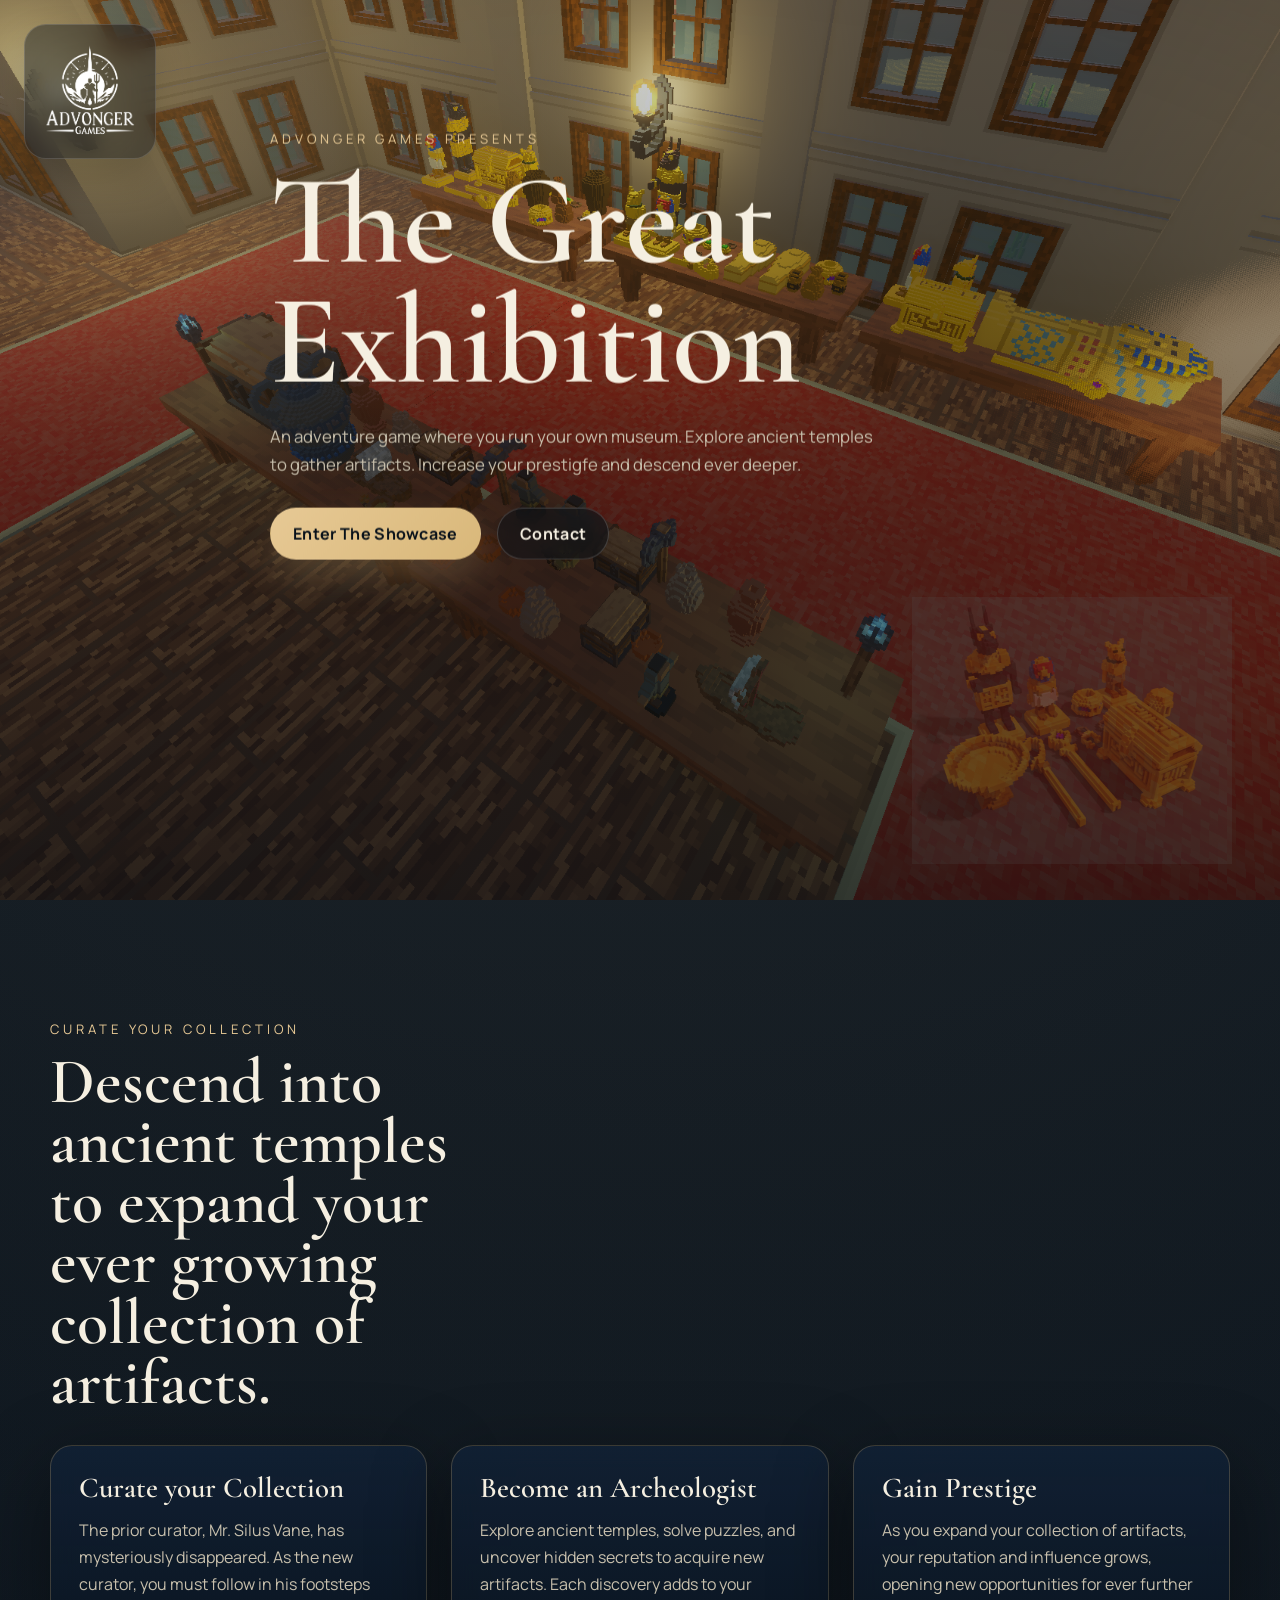
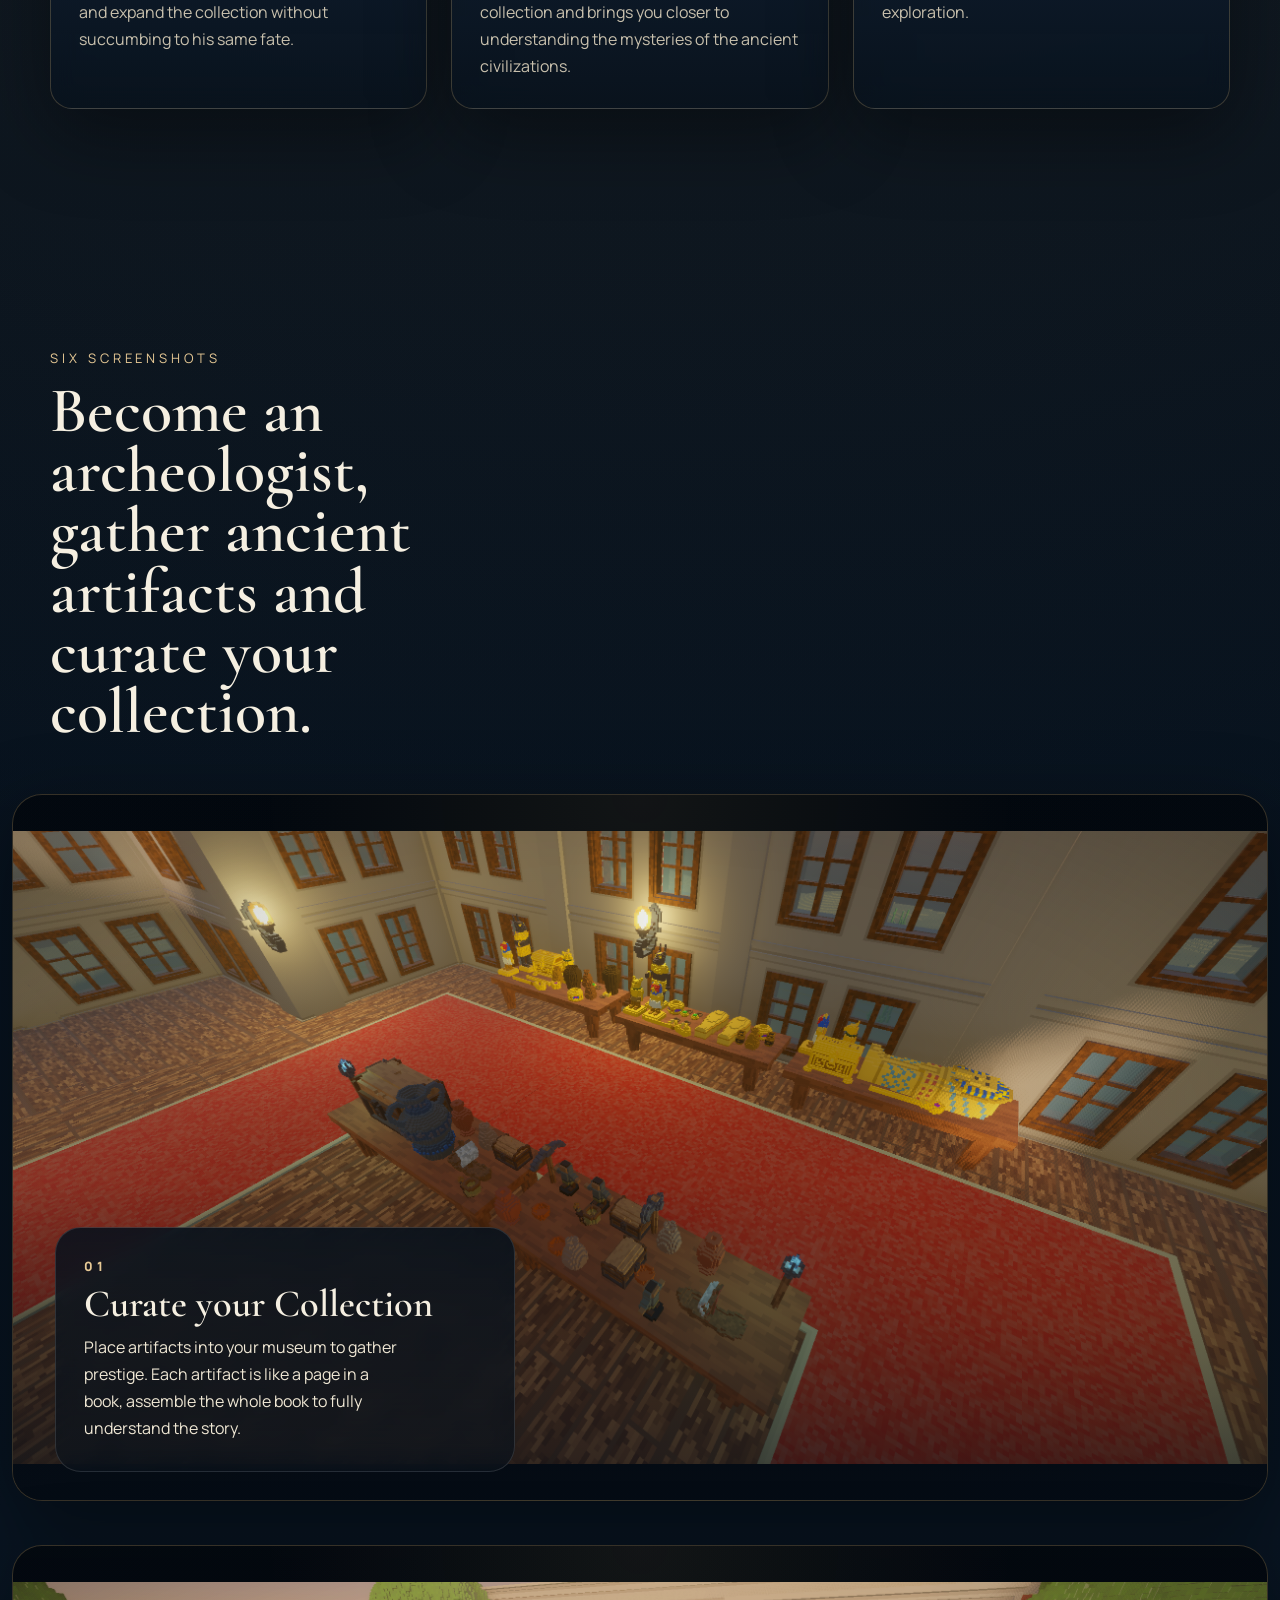
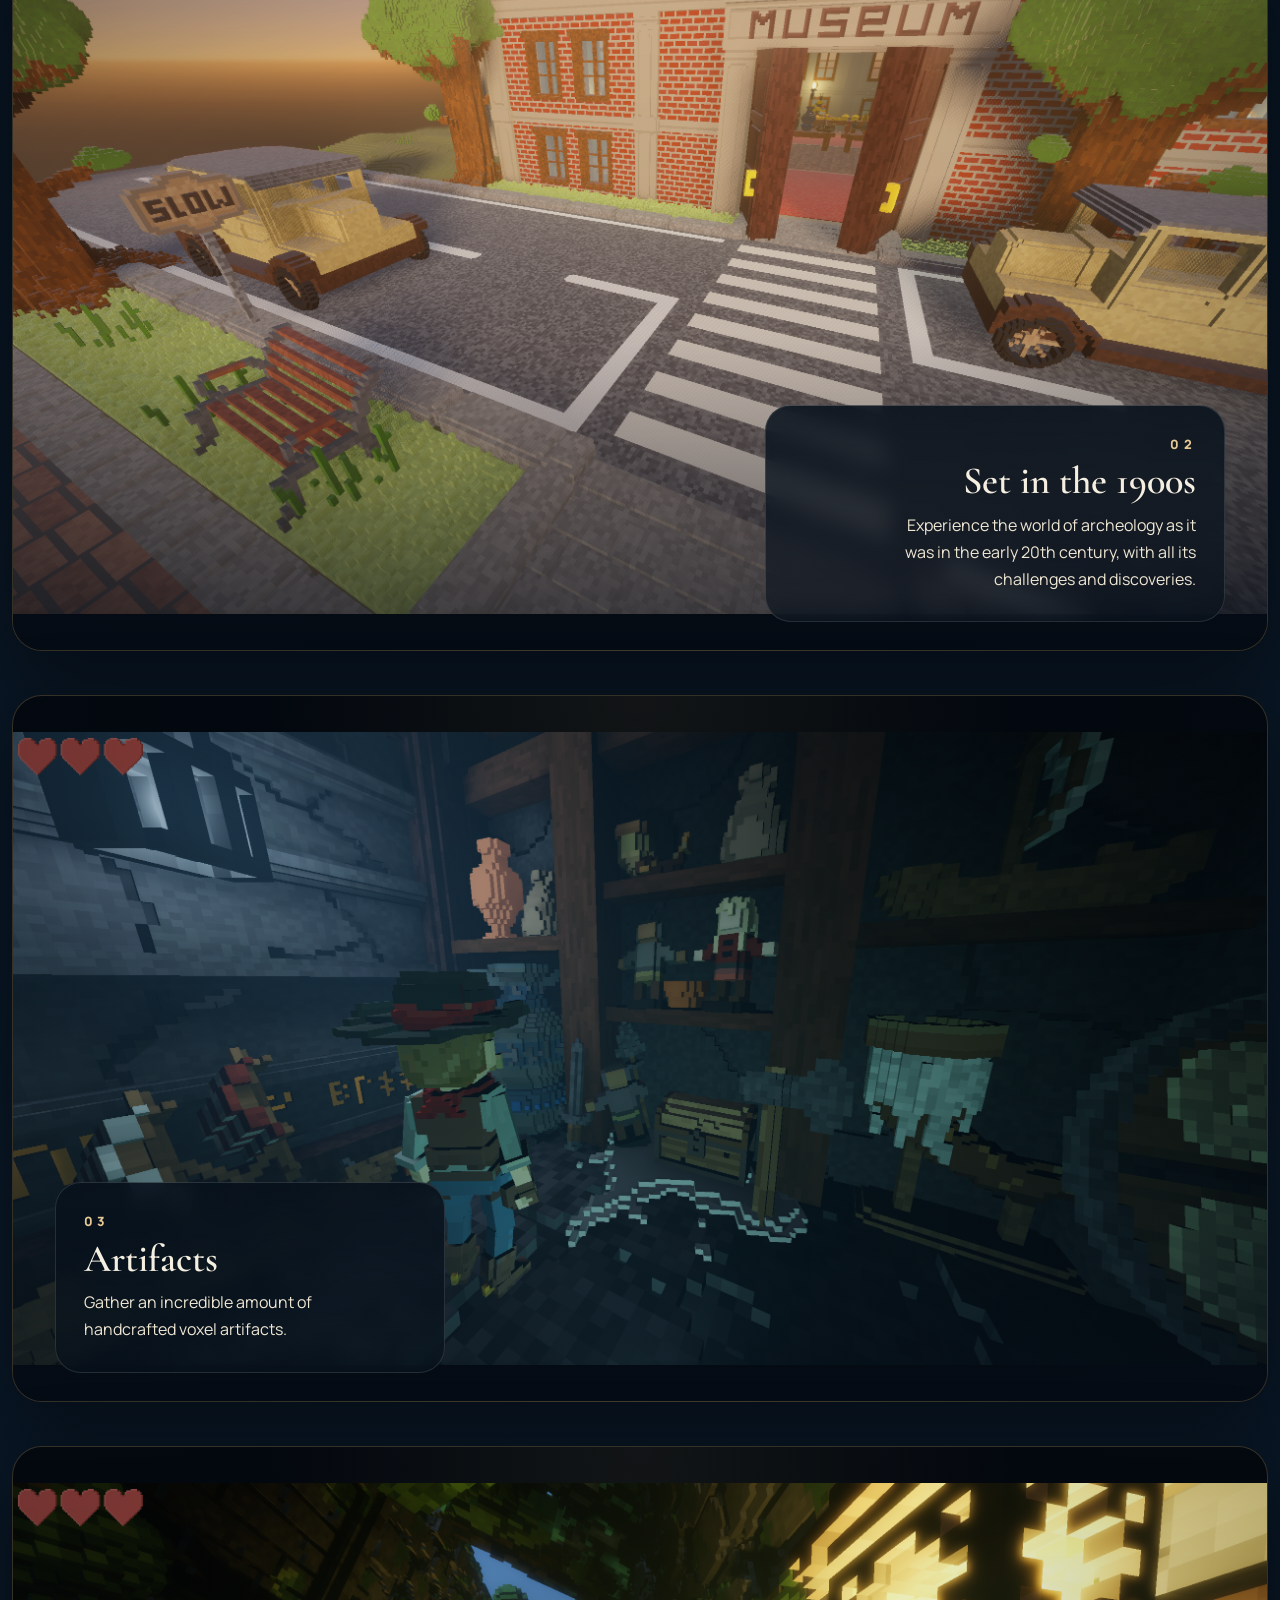
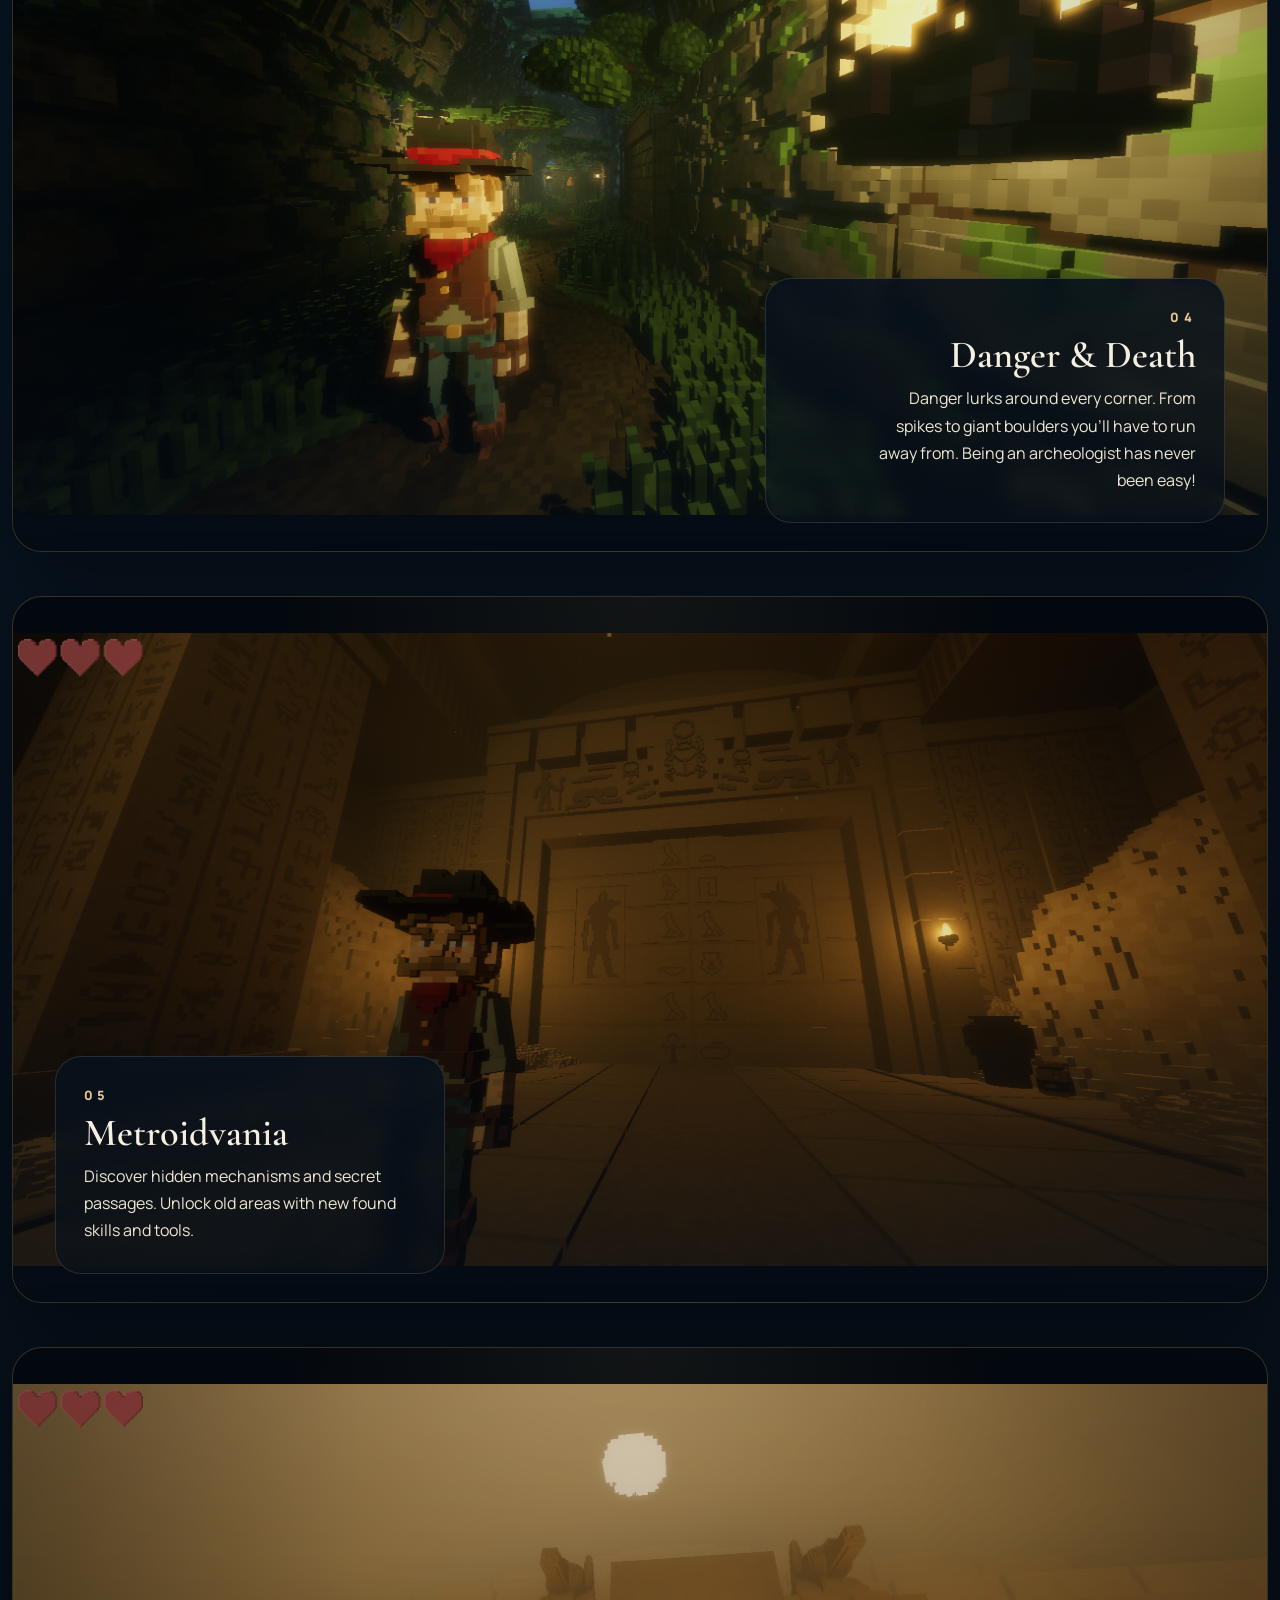
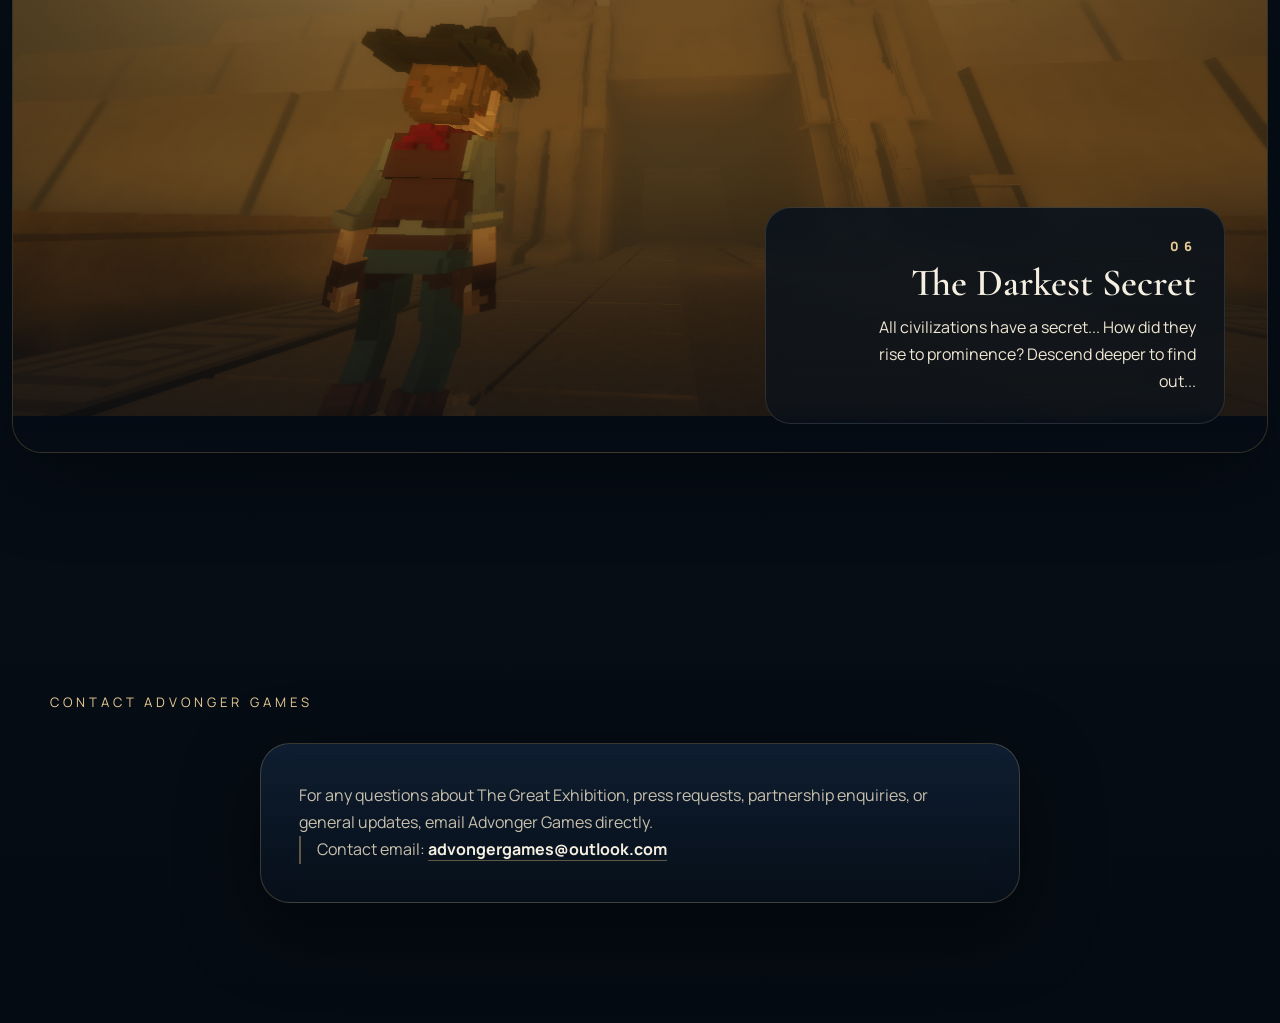
==== index.html @ 19810dae "second commit" ====
<!DOCTYPE html>
<html lang="en">
<head>
  <meta charset="UTF-8">
  <meta name="viewport" content="width=device-width, initial-scale=1.0">
  <meta name="description" content="The Great Exhibition is a cinematic game experience showcased through a parallax single-page website.">
  <title>The Great Exhibition | Advonger Games</title>
  <link rel="preconnect" href="https://fonts.googleapis.com">
  <link rel="preconnect" href="https://fonts.gstatic.com" crossorigin>
  <link href="https://fonts.googleapis.com/css2?family=Cormorant+Garamond:wght@500;600;700&family=Manrope:wght@400;500;600;700;800&display=swap" rel="stylesheet">
  <link rel="stylesheet" href="styles.css">
</head>
<body>
  <div class="page-shell">
    <header class="hero" id="top">
      <div class="hero-backdrop"></div>
      <nav class="topbar">
        <a class="brand" href="#top" aria-label="Advonger Games home">
          <img src="images/Advonger_Games_logo.png" alt="Advonger Games logo">
        </a>
      </nav>

      <div class="hero-content" data-parallax data-speed="0.18">
        <p class="eyebrow">Advonger Games presents</p>
        <h1>The Great Exhibition</h1>
        <p class="hero-copy">
          An adventure game where you run your own museum. Explore ancient temples to gather artifacts. Increase your prestigfe and descend ever deeper.
        </p>
        <div class="hero-actions">
          <a class="button button-primary" href="#gallery">Enter The Showcase</a>
          <a class="button button-secondary" href="#contact">Contact</a>
        </div>
      </div>

      <div class="hero-sigil" aria-hidden="true">
        <img src="images/Artifacts.png" alt="">
      </div>
    </header>

    <main>
      <section class="intro section" id="experience">
        <div class="section-heading">
          <p class="eyebrow">Curate your Collection</p>
          <h2>Descend into ancient temples to expand your ever growing collection of artifacts.</h2>
        </div>
        <div class="intro-grid">
          <article>
            <h3>Curate your Collection</h3>
            <p>
                The prior curator, Mr. Silus Vane, has mysteriously disappeared. As the new curator, you must follow in his footsteps and expand the collection without succumbing to his same fate.
            </p>
          </article>
          <article>
            <h3>Become an Archeologist</h3>
            <p>
                Explore ancient temples, solve puzzles, and uncover hidden secrets to acquire new artifacts. Each discovery adds to your collection and brings you closer to understanding the mysteries of the ancient civilizations. 
            </p>
          </article>
          <article>
            <h3>Gain Prestige</h3>
            <p>
              As you expand your collection of artifacts, your reputation and influence grows, opening new opportunities for ever further exploration.
            </p>
          </article>
        </div>
      </section>

      <section class="gallery section" id="gallery">
        <div class="section-heading gallery-heading">
          <p class="eyebrow">Six screenshots</p>
          <h2>Become an archeologist, gather ancient artifacts and curate your collection.</h2>
        </div>

        <article class="showcase-card">
          <div class="showcase-media">
            <img src="images/Screenshot1.png" alt="The Great Exhibition screenshot one">
            <div class="showcase-overlay left-align">
              <p class="showcase-index">01</p>
              <h3>Curate your Collection</h3>
              <p>Place artifacts into your museum to gather prestige. Each artifact is like a page in a book, assemble the whole book to fully understand the story.
            </div>
          </div>
        </article>

        <article class="showcase-card">
          <div class="showcase-media">
            <img src="images/Screenshot2.png" alt="The Great Exhibition screenshot two">
            <div class="showcase-overlay right-align">
              <p class="showcase-index">02</p>
              <h3>Set in the 1900s</h3>
              <p>Experience the world of archeology as it was in the early 20th century, with all its challenges and discoveries.</p>
            </div>
          </div>
        </article>

        <article class="showcase-card">
          <div class="showcase-media">
            <img src="images/Screenshot3.png" alt="The Great Exhibition screenshot three">
            <div class="showcase-overlay left-align compact">
              <p class="showcase-index">03</p>
              <h3>Artifacts</h3>
              <p>Gather an incredible amount of handcrafted voxel artifacts.</p>
            </div>
          </div>
        </article>

        <article class="showcase-card">
          <div class="showcase-media">
            <img src="images/Screenshot4.png" alt="The Great Exhibition screenshot four">
            <div class="showcase-overlay right-align">
              <p class="showcase-index">04</p>
              <h3>Danger & Death</h3>
              <p>Danger lurks around every corner. From spikes to giant boulders you'll have to run away from. Being an archeologist has never been easy!</p>
            </div>
          </div>
        </article>

        <article class="showcase-card">
          <div class="showcase-media">
            <img src="images/Screenshot5.png" alt="The Great Exhibition screenshot five">
            <div class="showcase-overlay left-align compact">
              <p class="showcase-index">05</p>
              <h3>Metroidvania</h3>
              <p>Discover hidden mechanisms and secret passages. Unlock old areas with new found skills and tools.</p>
            </div>
          </div>
        </article>

        <article class="showcase-card">
          <div class="showcase-media">
            <img src="images/Screenshot6.png" alt="The Great Exhibition screenshot six">
            <div class="showcase-overlay right-align">
              <p class="showcase-index">06</p>
              <h3>The Darkest Secret</h3>
              <p>All civilizations have a secret... How did they rise to prominence? Descend deeper to find out...</p>
            </div>
          </div>
        </article>
      </section>

      <section class="contact section" id="contact">
        <div class="section-heading contact-heading">
          <p class="eyebrow">Contact Advonger Games</p>
        </div>

        <div class="contact-layout">
          <div class="contact-copy">
            <p>
              For any questions about The Great Exhibition, press requests, partnership enquiries, or general updates, email Advonger Games directly.
            </p>
            <p class="contact-note">
              Contact email: <a class="contact-email" href="mailto:advongergames@outlook.com">advongergames@outlook.com</a>
            </p>
          </div>
        </div>
      </section>
    </main>
  </div>

  <script src="script.js"></script>
</body>
</html>
---- styles.css ----
:root {
  --bg: #07111c;
  --bg-soft: #102136;
  --panel: rgba(7, 17, 28, 0.72);
  --panel-strong: rgba(7, 17, 28, 0.88);
  --line: rgba(217, 184, 122, 0.24);
  --text: #f5efe1;
  --muted: #c8c0ad;
  --accent: #d9b87a;
  --accent-strong: #e7c995;
  --shadow: 0 24px 80px rgba(0, 0, 0, 0.42);
  --radius-lg: 30px;
  --radius-md: 22px;
  --content-width: min(1180px, calc(100% - 48px));
}

* {
  box-sizing: border-box;
}

html {
  scroll-behavior: smooth;
}

body {
  margin: 0;
  font-family: "Manrope", sans-serif;
  color: var(--text);
  background:
    radial-gradient(circle at top, rgba(217, 184, 122, 0.12), transparent 34%),
    linear-gradient(180deg, #08131f 0%, #07111c 24%, #091726 60%, #050b12 100%);
  overflow-x: hidden;
}

img {
  display: block;
  max-width: 100%;
}

a {
  color: inherit;
  text-decoration: none;
}

.page-shell {
  position: relative;
}

.page-shell::before {
  content: "";
  position: fixed;
  inset: 0;
  pointer-events: none;
  background-image:
    linear-gradient(rgba(255, 255, 255, 0.03) 1px, transparent 1px),
    linear-gradient(90deg, rgba(255, 255, 255, 0.03) 1px, transparent 1px);
  background-size: 120px 120px;
  mask-image: radial-gradient(circle at center, black 20%, transparent 80%);
  opacity: 0.18;
}

.section,
.hero {
  position: relative;
  z-index: 1;
}

.hero {
  min-height: 100vh;
  padding: 24px 0 64px;
  display: grid;
  grid-template-rows: auto 1fr;
  overflow: clip;
}

.hero-backdrop {
  position: absolute;
  inset: 0;
  background:
    linear-gradient(180deg, rgba(5, 11, 18, 0.16), rgba(5, 11, 18, 0.7)),
    radial-gradient(circle at 20% 20%, rgba(217, 184, 122, 0.18), transparent 28%),
    url("images/Screenshot1.png") center top / cover no-repeat;
  transform: scale(1.08);
}

.topbar,
.hero-content,
.section-heading,
.intro-grid,
.gallery,
.details-panel,
.contact-layout {
  width: var(--content-width);
  margin: 0 auto;
}

.topbar {
  position: absolute;
  top: 24px;
  left: 24px;
  width: auto;
  margin: 0;
  display: flex;
  align-items: center;
  justify-content: flex-start;
  gap: 24px;
  padding: 0;
  z-index: 3;
}

.brand {
  display: inline-flex;
  align-items: center;
  padding: 12px 14px;
  border: 1px solid rgba(255, 255, 255, 0.14);
  border-radius: 22px;
  background: rgba(6, 14, 24, 0.42);
  backdrop-filter: blur(12px);
  box-shadow: 0 18px 36px rgba(0, 0, 0, 0.22);
}

.brand img {
  width: clamp(92px, 8vw, 126px);
  filter: drop-shadow(0 12px 28px rgba(0, 0, 0, 0.36));
}

.topbar-links {
  display: flex;
  gap: 18px;
  flex-wrap: wrap;
}

.topbar-links a {
  padding: 10px 14px;
  border: 1px solid rgba(255, 255, 255, 0.12);
  border-radius: 999px;
  background: rgba(6, 14, 24, 0.34);
  backdrop-filter: blur(12px);
  transition: border-color 180ms ease, transform 180ms ease, background 180ms ease;
}

.topbar-links a:hover,
.topbar-links a:focus-visible {
  border-color: rgba(217, 184, 122, 0.5);
  background: rgba(6, 14, 24, 0.54);
  transform: translateY(-2px);
}

.hero-content {
  position: relative;
  z-index: 2;
  align-self: center;
  max-width: 740px;
  padding: 8vh 0 4vh;
}

.eyebrow {
  margin: 0 0 14px;
  font-size: 0.82rem;
  letter-spacing: 0.3em;
  text-transform: uppercase;
  color: var(--accent-strong);
}

h1,
h2,
h3 {
  margin: 0;
  font-family: "Cormorant Garamond", serif;
  font-weight: 600;
  line-height: 0.94;
}

h1 {
  max-width: 9ch;
  font-size: clamp(4rem, 11vw, 8rem);
}

h2 {
  font-size: clamp(2.6rem, 5vw, 4.6rem);
}

h3 {
  font-size: clamp(2rem, 3vw, 3.1rem);
}

.hero-copy,
.intro-grid p,
.showcase-overlay p,
.details-copy p,
.contact-copy p,
.contact-form input,
.contact-form textarea,
.form-status {
  line-height: 1.7;
}

.hero-copy {
  max-width: 62ch;
  margin: 20px 0 0;
  font-size: 1.05rem;
  color: var(--muted);
}

.hero-actions {
  display: flex;
  flex-wrap: wrap;
  gap: 16px;
  margin-top: 28px;
}

.button {
  display: inline-flex;
  align-items: center;
  justify-content: center;
  min-height: 52px;
  padding: 0 22px;
  border-radius: 999px;
  border: 1px solid transparent;
  font-weight: 700;
  letter-spacing: 0.02em;
  cursor: pointer;
  transition: transform 180ms ease, box-shadow 180ms ease, background 180ms ease, border-color 180ms ease;
}

.button:hover,
.button:focus-visible {
  transform: translateY(-2px);
}

.button-primary {
  color: #08111a;
  background: linear-gradient(135deg, var(--accent-strong), var(--accent));
  box-shadow: 0 18px 36px rgba(217, 184, 122, 0.24);
}

.button-secondary {
  border-color: rgba(255, 255, 255, 0.18);
  background: rgba(8, 17, 26, 0.46);
  color: var(--text);
  backdrop-filter: blur(12px);
}

.hero-sigil {
  position: absolute;
  right: min(4vw, 48px);
  bottom: 4vh;
  width: min(26vw, 320px);
  opacity: 0.22;
  pointer-events: none;
  z-index: 1;
}

.section {
  padding: 120px 0;
}

.section-heading {
  margin-bottom: 32px;
}

.section-heading h2 {
  max-width: 13ch;
}

.intro-grid {
  display: grid;
  grid-template-columns: repeat(3, minmax(0, 1fr));
  gap: 24px;
}

.intro-grid article,
.details-panel,
.contact-layout,
.contact-form {
  border: 1px solid var(--line);
  background: linear-gradient(180deg, rgba(17, 33, 54, 0.84), rgba(7, 17, 28, 0.72));
  box-shadow: var(--shadow);
  backdrop-filter: blur(12px);
}

.intro-grid article {
  padding: 28px;
  border-radius: var(--radius-md);
}

.intro-grid h3 {
  margin-bottom: 16px;
  font-size: clamp(1.8rem, 2vw, 2.3rem);
}

.intro-grid p {
  margin: 0;
  color: var(--muted);
}

.gallery {
  width: min(1380px, calc(100% - 24px));
  display: grid;
  gap: 44px;
}

.gallery-heading {
  margin-bottom: 8px;
}

.showcase-card {
  position: relative;
}

.showcase-media {
  position: relative;
  aspect-ratio: 16 / 9;
  border-radius: var(--radius-lg);
  overflow: hidden;
  border: 1px solid rgba(217, 184, 122, 0.24);
  box-shadow: var(--shadow);
  background:
    radial-gradient(circle at top, rgba(217, 184, 122, 0.08), transparent 40%),
    #02070d;
}

.showcase-media::after {
  content: "";
  position: absolute;
  inset: 0;
  background:
    linear-gradient(180deg, rgba(6, 14, 24, 0.06) 0%, rgba(6, 14, 24, 0.12) 55%, rgba(6, 14, 24, 0.66) 100%),
    linear-gradient(90deg, rgba(6, 14, 24, 0.16), transparent 28%, transparent 72%, rgba(6, 14, 24, 0.16));
}

.showcase-media img {
  width: 100%;
  height: 100%;
  object-fit: contain;
  object-position: center;
}

.showcase-overlay {
  position: absolute;
  bottom: clamp(18px, 3vw, 28px);
  z-index: 1;
  width: min(460px, calc(100% - 36px));
  max-width: 46%;
  padding: clamp(18px, 2.6vw, 28px);
  border-radius: 26px;
  background: linear-gradient(180deg, rgba(7, 17, 28, 0.88), rgba(7, 17, 28, 0.58));
  border: 1px solid rgba(255, 255, 255, 0.12);
  display: flex;
  flex-direction: column;
  justify-content: flex-end;
  backdrop-filter: blur(10px);
}

.showcase-overlay.left-align {
  left: clamp(18px, 4vw, 42px);
}

.showcase-overlay.right-align {
  right: clamp(18px, 4vw, 42px);
  text-align: right;
  align-items: flex-end;
}

.showcase-overlay.compact {
  width: min(390px, calc(100% - 36px));
  max-width: 40%;
}

.showcase-index {
  margin: 0 0 8px;
  font-size: 0.8rem;
  font-weight: 800;
  letter-spacing: 0.34em;
  text-transform: uppercase;
  color: var(--accent-strong);
}

.showcase-overlay h3 {
  margin-bottom: 12px;
}

.showcase-overlay p:last-child {
  margin: 0;
  max-width: 32ch;
  color: #efe7d4;
}

.details-panel {
  border-radius: var(--radius-lg);
  padding: clamp(28px, 5vw, 52px);
  display: grid;
  grid-template-columns: minmax(0, 0.9fr) minmax(0, 1.1fr);
  gap: 28px;
}

.details-copy p {
  margin: 0;
  color: var(--muted);
}

.details-copy p + p {
  margin-top: 16px;
}

.contact-layout {
  border-radius: var(--radius-lg);
  padding: clamp(22px, 4vw, 38px);
  max-width: 760px;
  margin: 0 auto;
}

.contact-copy {
  align-self: start;
}

.contact-copy p {
  margin: 0;
  color: var(--muted);
}

.contact-note {
  margin-top: 16px;
  padding-left: 16px;
  border-left: 2px solid rgba(217, 184, 122, 0.42);
}

.contact-email {
  font-weight: 700;
  color: var(--text);
  border-bottom: 1px solid rgba(217, 184, 122, 0.42);
}

.contact-email:hover,
.contact-email:focus-visible {
  color: var(--accent-strong);
  border-bottom-color: rgba(231, 201, 149, 0.9);
}

.contact-form {
  padding: 22px;
  border-radius: 24px;
}

.contact-form label {
  display: grid;
  gap: 8px;
  margin-bottom: 18px;
}

.contact-form span {
  font-size: 0.84rem;
  font-weight: 700;
  letter-spacing: 0.08em;
  text-transform: uppercase;
  color: var(--accent-strong);
}

.contact-form input,
.contact-form textarea {
  width: 100%;
  border: 1px solid rgba(255, 255, 255, 0.14);
  border-radius: 16px;
  padding: 14px 16px;
  font: inherit;
  color: var(--text);
  background: rgba(6, 14, 24, 0.58);
}

.contact-form input:focus,
.contact-form textarea:focus {
  outline: 2px solid rgba(217, 184, 122, 0.42);
  border-color: rgba(217, 184, 122, 0.42);
}

.contact-form textarea {
  resize: vertical;
  min-height: 160px;
}

.form-status {
  min-height: 1.7em;
  margin: 14px 0 0;
  color: var(--muted);
}

.form-status.success {
  color: #e9d7aa;
}

.form-status.error {
  color: #ffb3b3;
}

[data-parallax] {
  --parallax-offset: 0px;
  transform: translate3d(0, var(--parallax-offset), 0);
  will-change: transform;
}

@media (max-width: 980px) {
  .intro-grid,
  .details-panel,
  .contact-layout {
    grid-template-columns: 1fr;
  }

  .gallery {
    width: var(--content-width);
  }

  .showcase-overlay,
  .showcase-overlay.left-align,
  .showcase-overlay.right-align {
    left: 18px;
    right: 18px;
    top: auto;
    width: auto;
    max-width: none;
    text-align: left;
    align-items: flex-start;
  }
}

@media (max-width: 720px) {
  :root {
    --content-width: min(100% - 28px, 1180px);
  }

  .hero {
    padding-top: 18px;
  }

  .topbar {
    top: 18px;
    left: 14px;
  }

  .topbar-links {
    width: 100%;
  }

  .topbar-links a {
    flex: 1 1 auto;
    text-align: center;
  }

  .section {
    padding: 88px 0;
  }

  .showcase-media {
    aspect-ratio: 16 / 10;
  }

  .hero-sigil {
    width: 180px;
    opacity: 0.18;
  }
}

@media (prefers-reduced-motion: reduce) {
  html {
    scroll-behavior: auto;
  }

  [data-parallax],
  .button,
  .topbar-links a {
    transition: none;
    transform: none;
  }
}
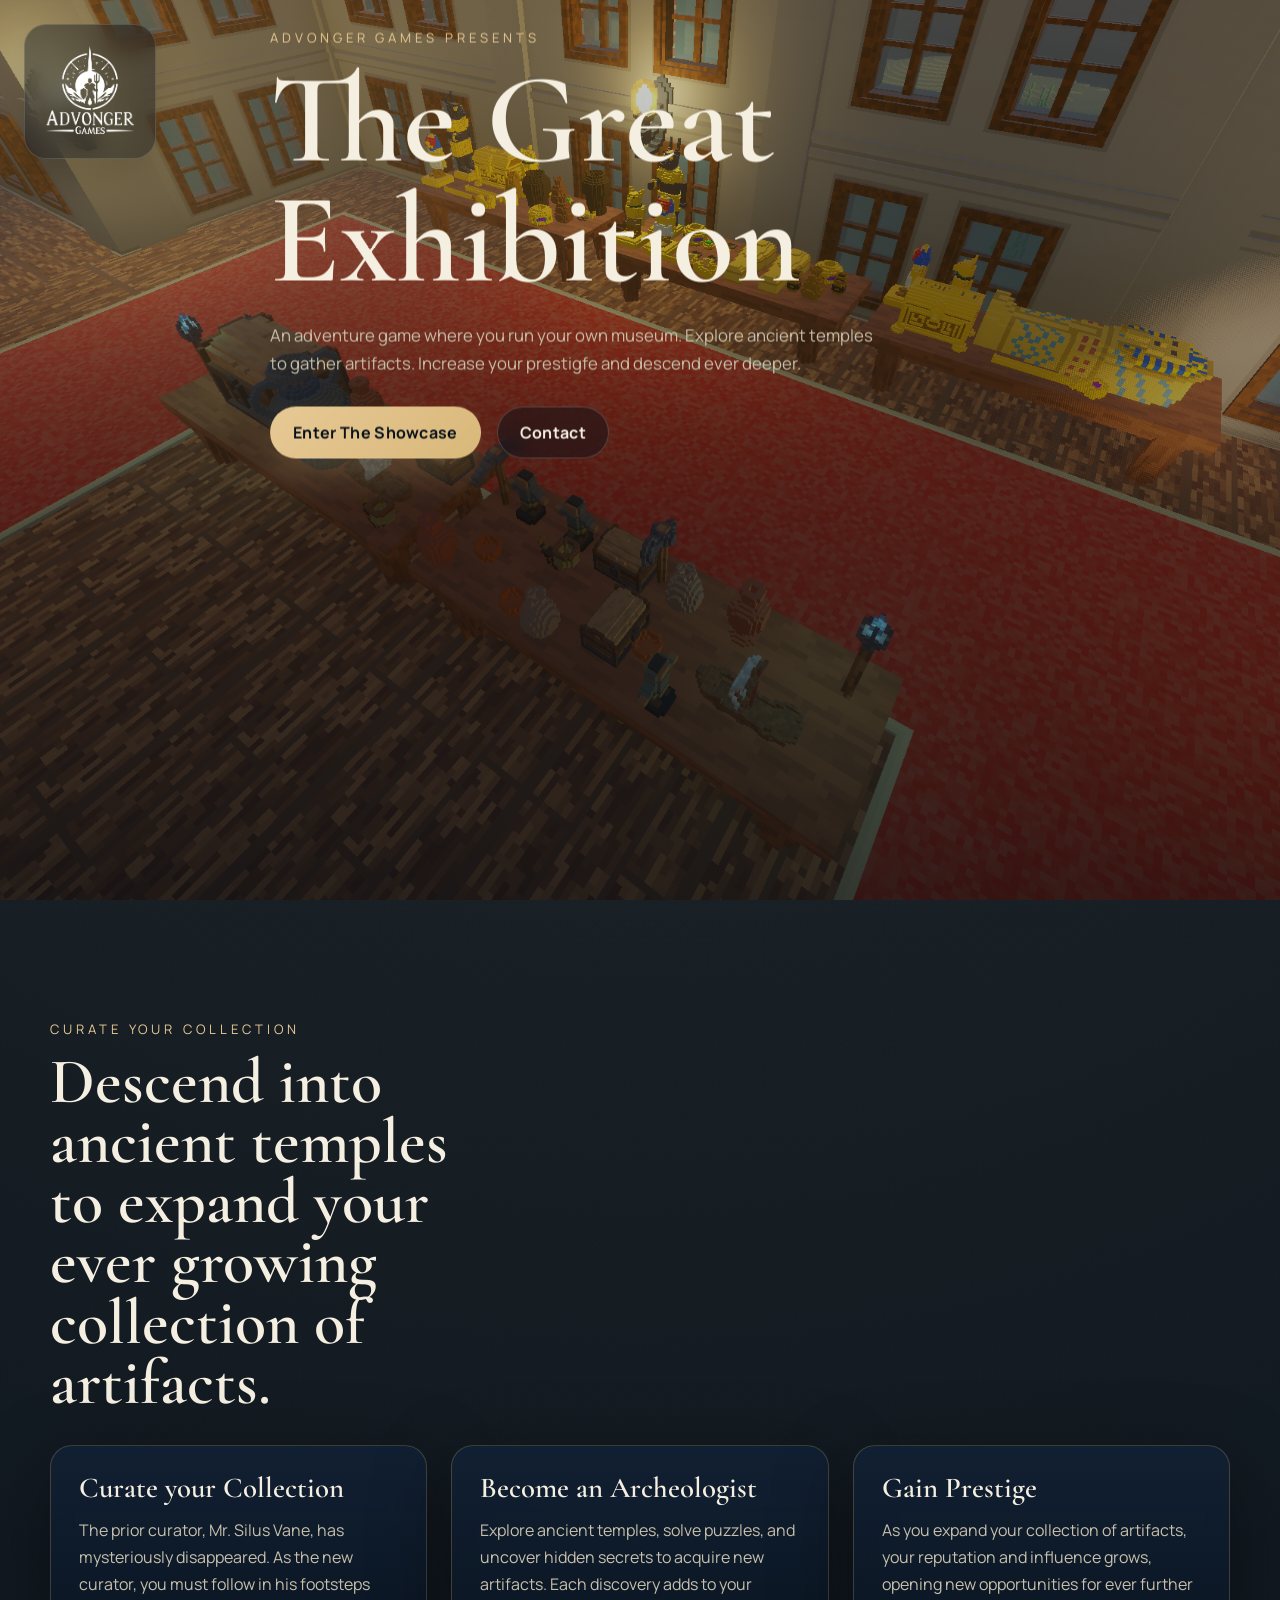
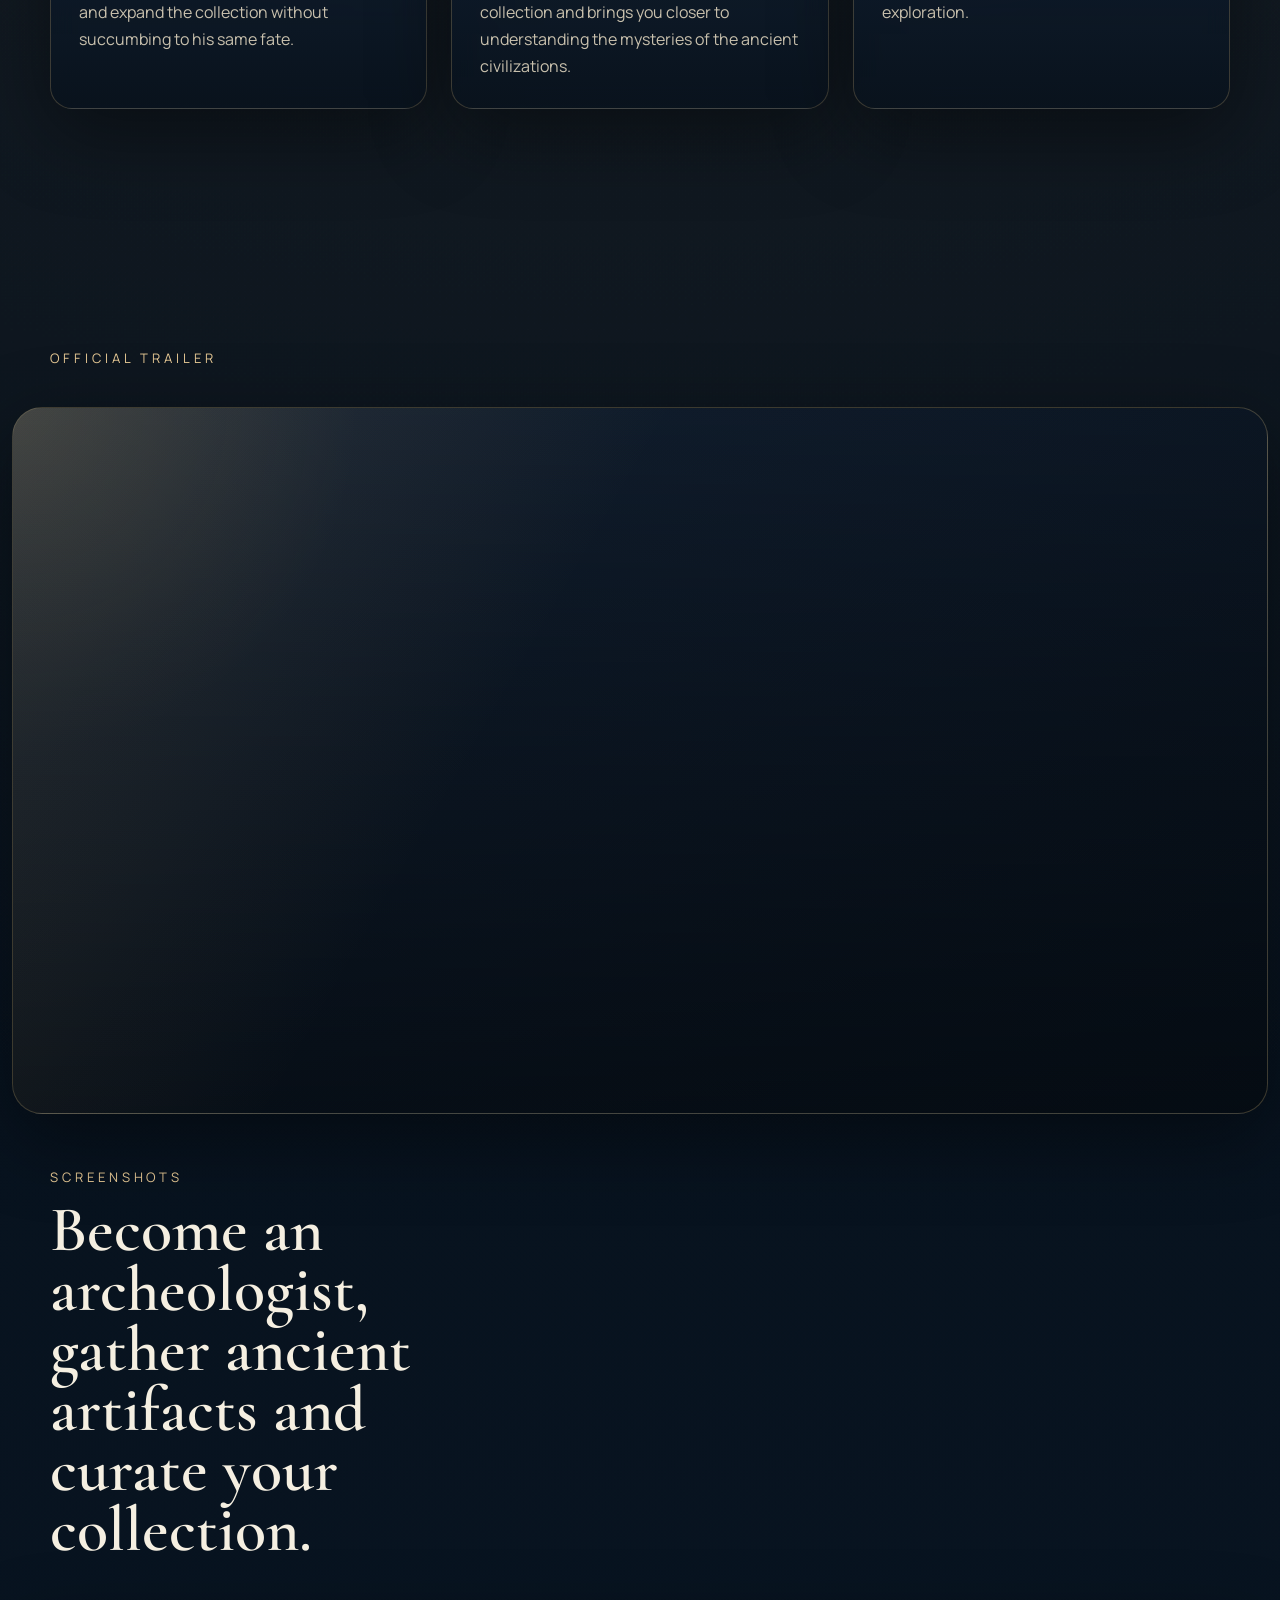
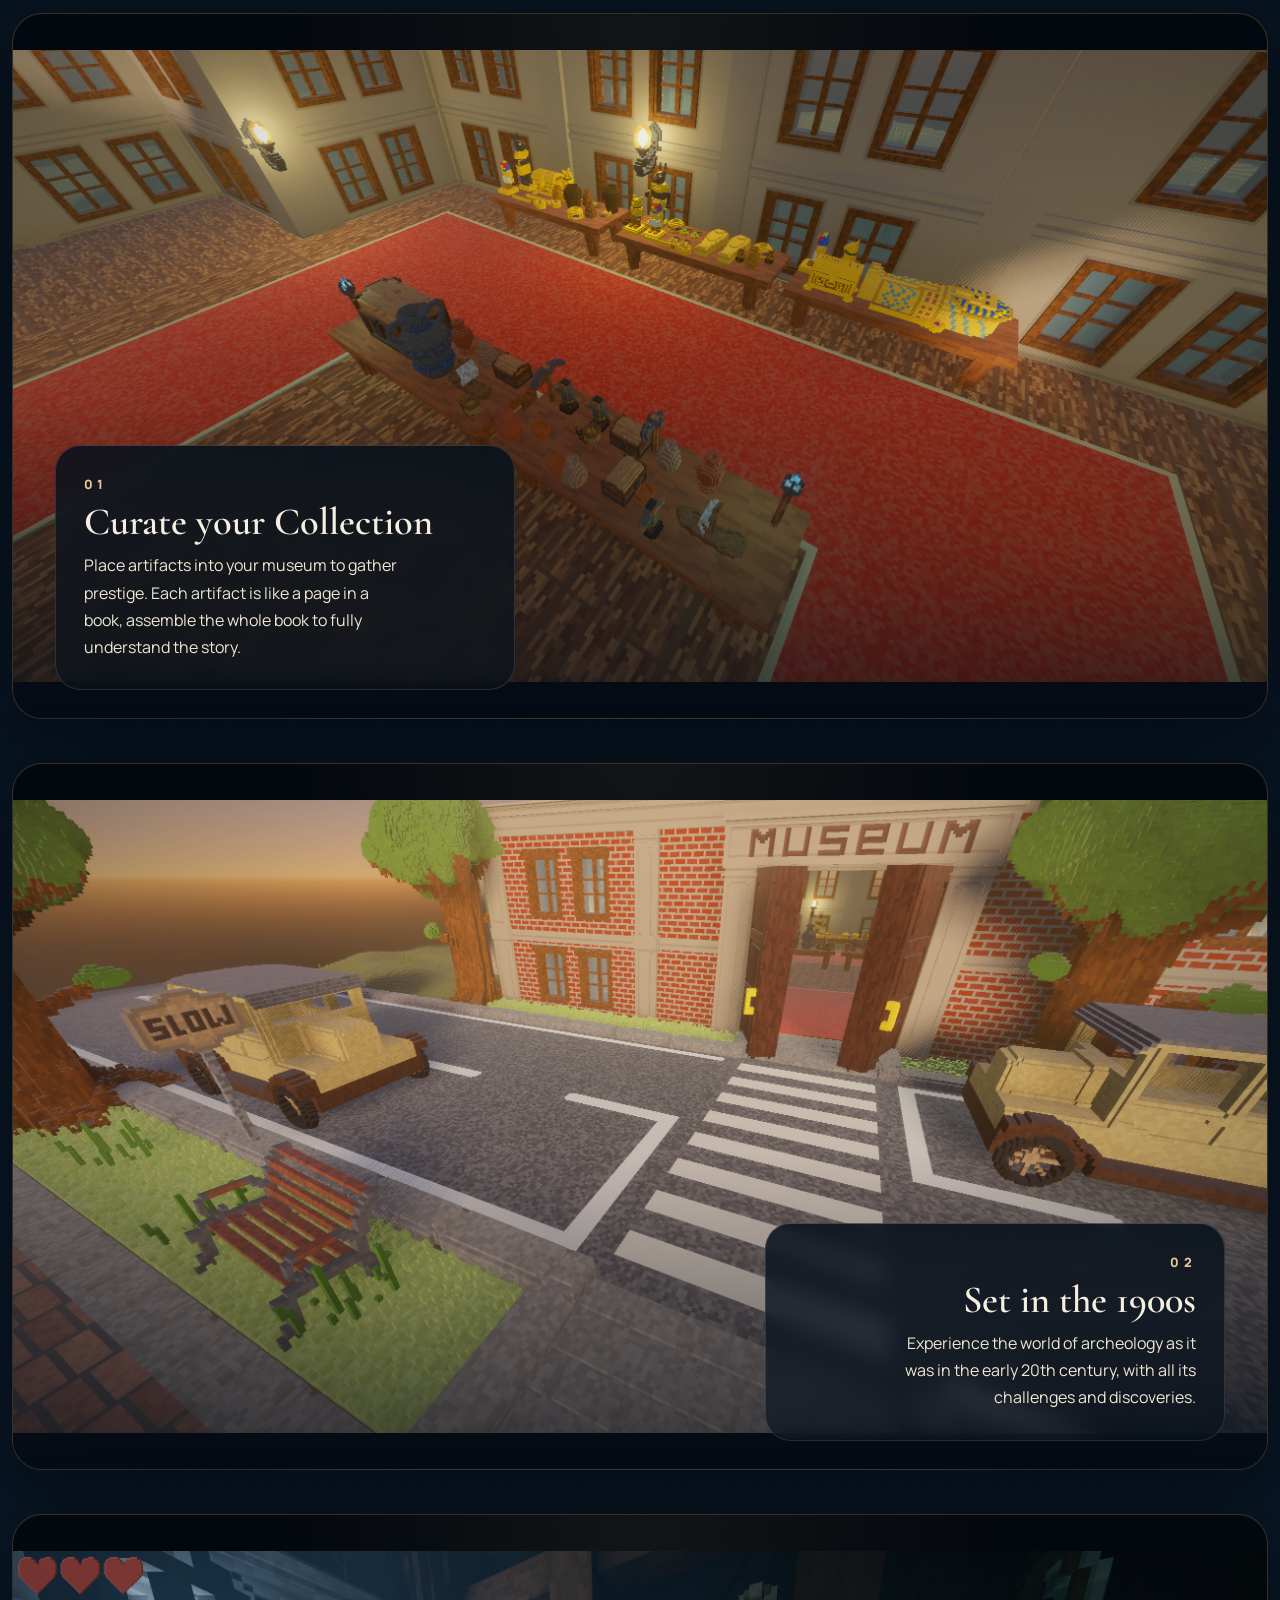
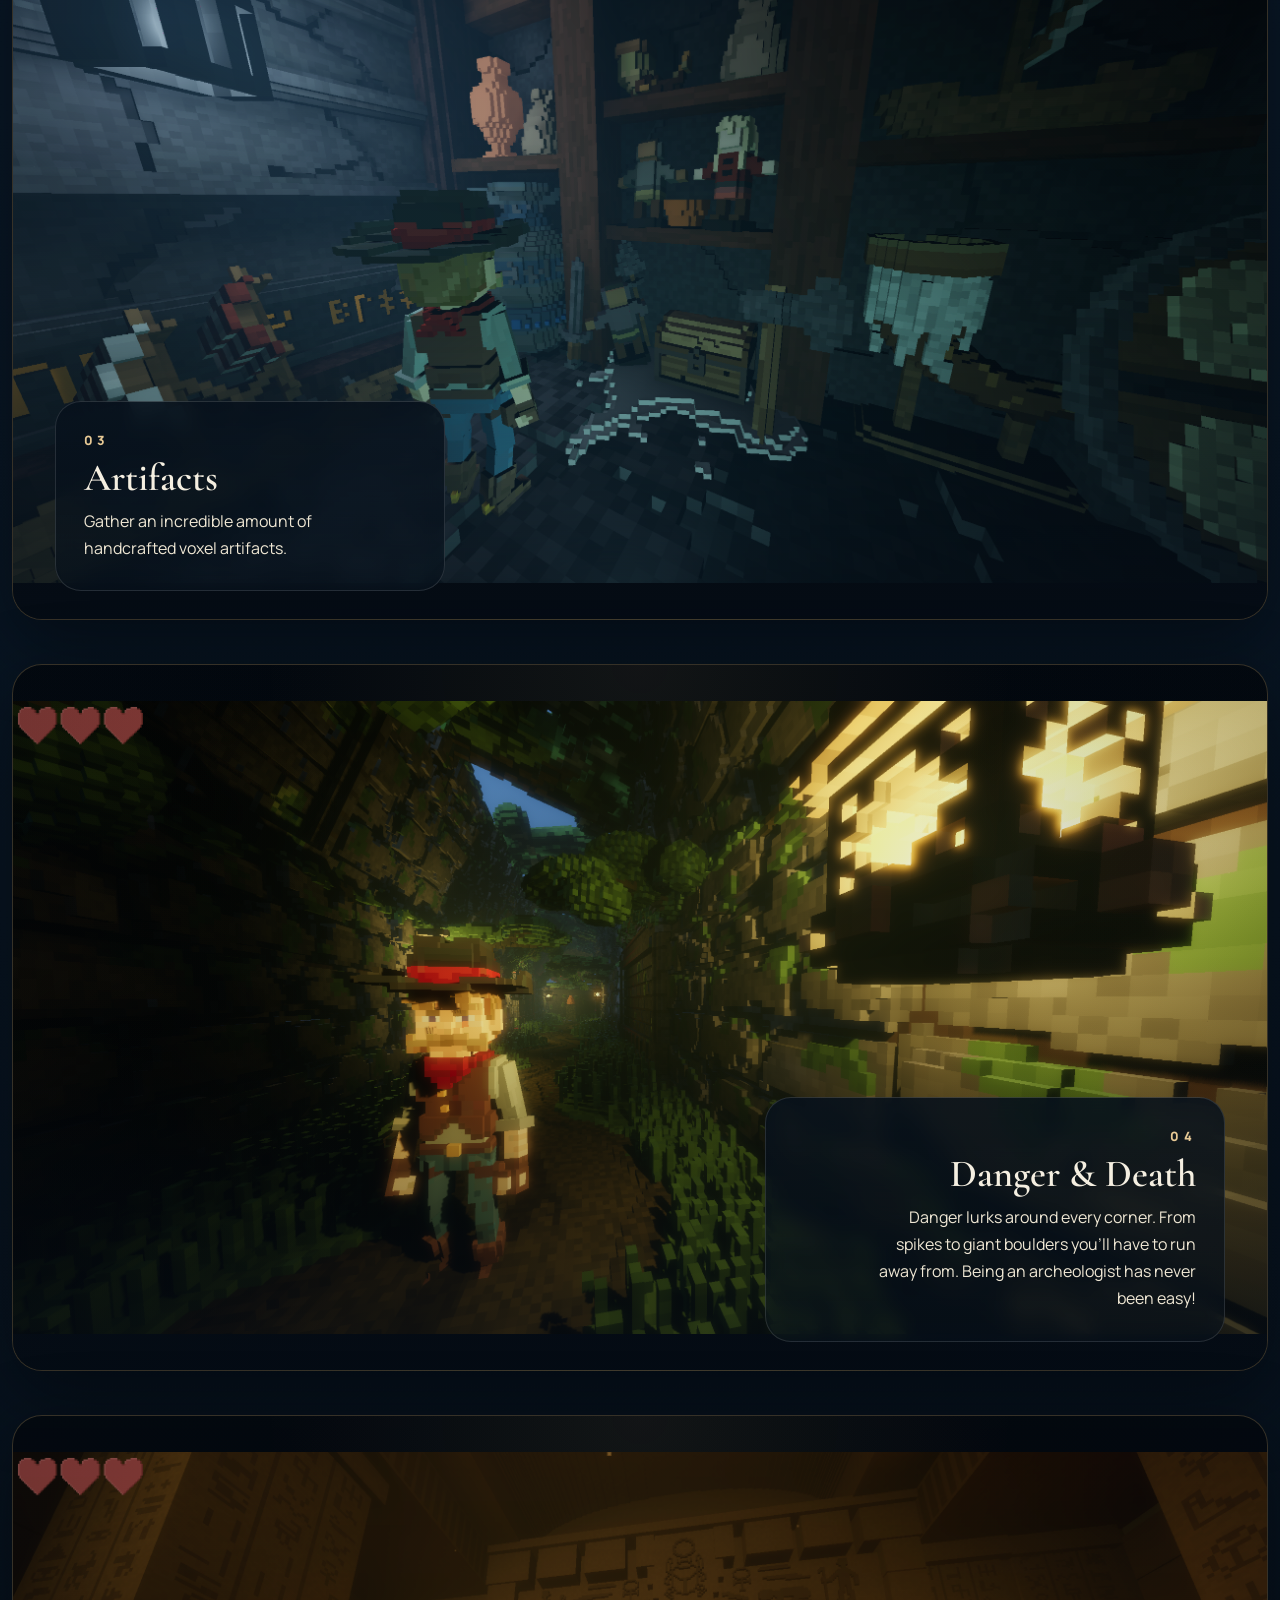
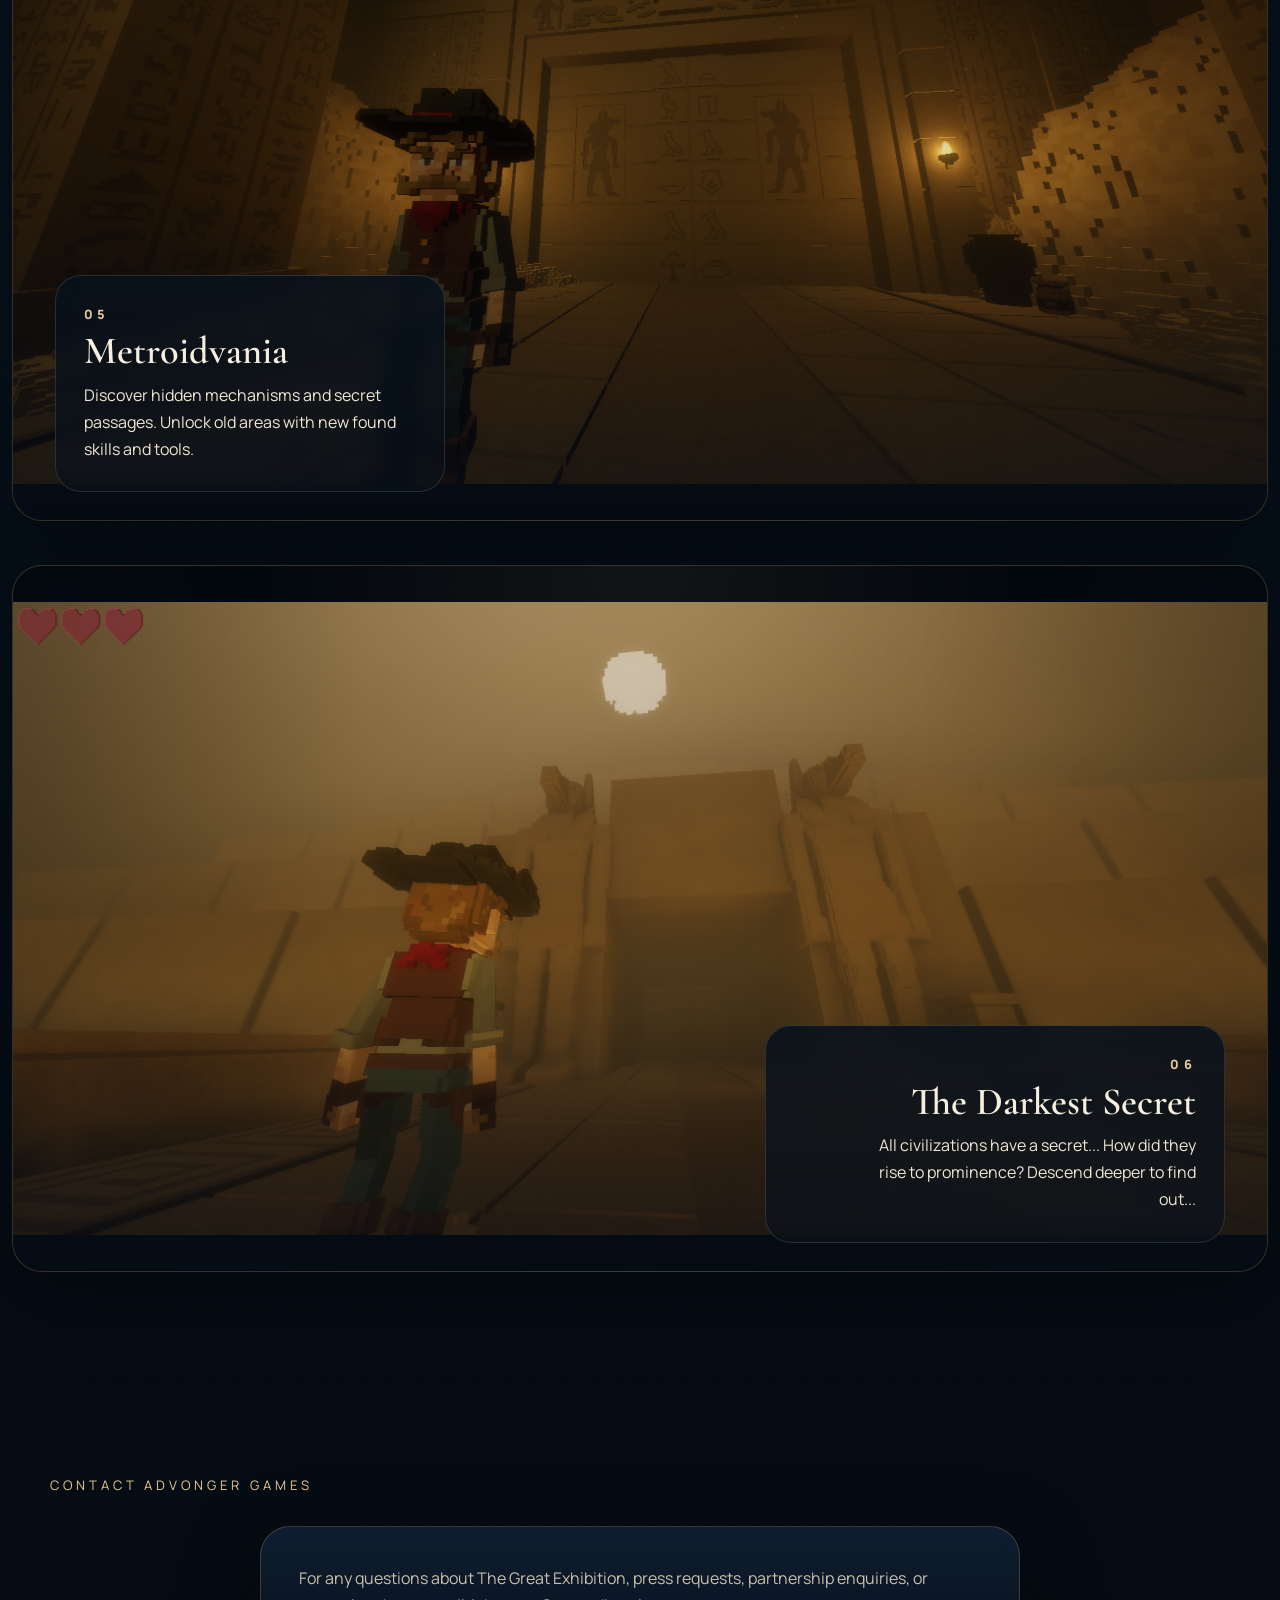
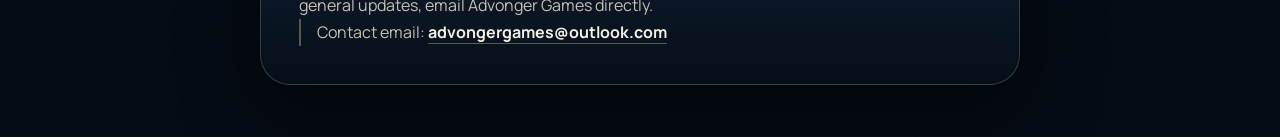
==== commit 7e0697e6: "Banana" ====
--- a/index.html
+++ b/index.html
@@ -31,10 +31,6 @@
           <a class="button button-secondary" href="#contact">Contact</a>
         </div>
       </div>
-
-      <div class="hero-sigil" aria-hidden="true">
-        <img src="images/Artifacts.png" alt="">
-      </div>
     </header>
 
     <main>
@@ -66,8 +62,27 @@
       </section>
 
       <section class="gallery section" id="gallery">
+        <div class="trailer-feature">
+          <div class="section-heading trailer-heading">
+            <p class="eyebrow">Official trailer</p>
+          </div>
+
+          <div class="trailer-player">
+            <div class="trailer-frame">
+              <iframe
+                src="https://drive.google.com/file/d/1xAnU7zW53WGJoswJsCjLzrLVVc6YeqzQ/view?usp=drive_link"
+                title="The Great Exhibition trailer"
+                loading="lazy"
+                allow="accelerometer; autoplay; clipboard-write; encrypted-media; gyroscope; picture-in-picture; web-share"
+                referrerpolicy="strict-origin-when-cross-origin"
+                allowfullscreen
+              ></iframe>
+            </div>
+          </div>
+        </div>
+
         <div class="section-heading gallery-heading">
-          <p class="eyebrow">Six screenshots</p>
+          <p class="eyebrow">Screenshots</p>
           <h2>Become an archeologist, gather ancient artifacts and curate your collection.</h2>
         </div>
 
@@ -77,7 +92,7 @@
             <div class="showcase-overlay left-align">
               <p class="showcase-index">01</p>
               <h3>Curate your Collection</h3>
-              <p>Place artifacts into your museum to gather prestige. Each artifact is like a page in a book, assemble the whole book to fully understand the story.
+              <p>Place artifacts into your museum to gather prestige. Each artifact is like a page in a book, assemble the whole book to fully understand the story.</p>
             </div>
           </div>
         </article>
--- a/styles.css
+++ b/styles.css
@@ -151,7 +151,8 @@
   z-index: 2;
   align-self: center;
   max-width: 740px;
-  padding: 8vh 0 4vh;
+  margin-top: clamp(72px, 10vh, 132px);
+  padding: 4vh 0 8vh;
 }
 
 .eyebrow {
@@ -241,16 +242,6 @@
   backdrop-filter: blur(12px);
 }
 
-.hero-sigil {
-  position: absolute;
-  right: min(4vw, 48px);
-  bottom: 4vh;
-  width: min(26vw, 320px);
-  opacity: 0.22;
-  pointer-events: none;
-  z-index: 1;
-}
-
 .section {
   padding: 120px 0;
 }
@@ -300,16 +291,157 @@
   gap: 44px;
 }
 
+.trailer-feature {
+  display: grid;
+  gap: 26px;
+  margin-bottom: 10px;
+}
+
+.trailer-heading {
+  margin-bottom: 0;
+}
+
+.trailer-heading h2 {
+  max-width: 14ch;
+}
+
+.trailer-player {
+  display: grid;
+  gap: 20px;
+}
+
+.trailer-frame {
+  position: relative;
+  aspect-ratio: 16 / 9;
+  border-radius: var(--radius-lg);
+  overflow: hidden;
+  border: 1px solid rgba(217, 184, 122, 0.26);
+  box-shadow: var(--shadow);
+  background:
+    linear-gradient(180deg, rgba(4, 10, 16, 0.18), rgba(4, 10, 16, 0.74)),
+    radial-gradient(circle at top left, rgba(217, 184, 122, 0.18), transparent 24%),
+    url("https://img.youtube.com/vi/-8i6SAYagWk/maxresdefault.jpg") center center / cover no-repeat,
+    linear-gradient(135deg, #18283d, #08111c);
+}
+
+.trailer-frame::before {
+  content: "";
+  position: absolute;
+  inset: 0;
+  pointer-events: none;
+  z-index: 1;
+  background:
+    linear-gradient(180deg, rgba(5, 11, 18, 0.06), rgba(5, 11, 18, 0.14)),
+    linear-gradient(120deg, rgba(217, 184, 122, 0.14), transparent 40%);
+}
+
+.trailer-frame iframe {
+  width: 100%;
+  height: 100%;
+  border: 0;
+  display: block;
+}
+
+.trailer-copy {
+  max-width: min(720px, 100%);
+  padding: clamp(22px, 3vw, 32px);
+  border-radius: 26px;
+  border: 1px solid rgba(255, 255, 255, 0.12);
+  background: linear-gradient(180deg, rgba(7, 17, 28, 0.86), rgba(7, 17, 28, 0.62));
+  backdrop-filter: blur(10px);
+}
+
+.trailer-kicker {
+  margin: 0 0 10px;
+  font-size: 0.78rem;
+  font-weight: 800;
+  letter-spacing: 0.3em;
+  text-transform: uppercase;
+  color: var(--accent-strong);
+}
+
+.trailer-copy h3 {
+  margin-bottom: 10px;
+}
+
+.trailer-copy p:last-child {
+  margin: 0;
+  max-width: 40ch;
+  color: #efe7d4;
+}
+
+.trailer-note a {
+  color: var(--accent-strong);
+  font-weight: 700;
+  border-bottom: 1px solid rgba(231, 201, 149, 0.5);
+}
+
+.trailer-note a:hover,
+.trailer-note a:focus-visible {
+  color: var(--text);
+  border-bottom-color: rgba(245, 239, 225, 0.8);
+}
+
 .gallery-heading {
   margin-bottom: 8px;
 }
 
 .showcase-card {
   position: relative;
+  isolation: isolate;
+  overflow: visible;
+}
+
+.showcase-card::before,
+.showcase-card::after {
+  content: "";
+  position: absolute;
+  top: 36px;
+  bottom: 36px;
+  width: clamp(108px, 11vw, 156px);
+  transform: scale(0.88);
+  transform-origin: center;
+  opacity: 0;
+  pointer-events: none;
+  z-index: 0;
+  background-repeat: no-repeat;
+  background-image:
+    linear-gradient(180deg, transparent 0%, rgba(231, 201, 149, 0.95) 12%, rgba(231, 201, 149, 0.95) 88%, transparent 100%),
+    linear-gradient(90deg, rgba(231, 201, 149, 0.96), transparent 88%),
+    linear-gradient(90deg, rgba(231, 201, 149, 0.96), transparent 88%),
+    linear-gradient(90deg, rgba(231, 201, 149, 0.72), transparent 82%),
+    linear-gradient(90deg, rgba(231, 201, 149, 0.72), transparent 82%),
+    radial-gradient(circle, rgba(245, 228, 184, 1) 0%, rgba(231, 201, 149, 0.96) 38%, transparent 42%),
+    radial-gradient(circle, rgba(245, 228, 184, 0.96) 0%, rgba(231, 201, 149, 0.92) 34%, transparent 40%),
+    radial-gradient(circle, rgba(245, 228, 184, 0.92) 0%, rgba(231, 201, 149, 0.88) 32%, transparent 38%);
+  background-size: 2px 100%, 70px 2px, 70px 2px, 44px 2px, 44px 2px, 14px 14px, 12px 12px, 12px 12px;
+  background-position: 34px center, 34px 26px, 34px calc(100% - 26px), 34px 42px, 34px calc(100% - 42px), 28px 50%, 29px 26px, 29px calc(100% - 26px);
+  filter: drop-shadow(0 0 16px rgba(217, 184, 122, 0.5)) drop-shadow(0 0 28px rgba(217, 184, 122, 0.24));
+  transition: opacity 420ms ease, transform 700ms ease;
+}
+
+.showcase-card::before {
+  left: clamp(-140px, -10vw, -88px);
+}
+
+.showcase-card::after {
+  right: clamp(-140px, -10vw, -88px);
+  transform: scale(0.88) scaleX(-1);
+}
+
+.showcase-card.is-visible::before,
+.showcase-card.is-visible::after {
+  opacity: 1;
+  transform: scale(1);
+}
+
+.showcase-card.is-visible::after {
+  transform: scaleX(-1);
 }
 
 .showcase-media {
   position: relative;
+  z-index: 1;
   aspect-ratio: 16 / 9;
   border-radius: var(--radius-lg);
   overflow: hidden;
@@ -410,6 +542,11 @@
   margin: 0 auto;
 }
 
+.contact {
+  padding-top: 84px;
+  padding-bottom: 52px;
+}
+
 .contact-copy {
   align-self: start;
 }
@@ -507,6 +644,10 @@
 
   .gallery {
     width: var(--content-width);
+  }
+
+  .trailer-frame {
+    aspect-ratio: 16 / 9;
   }
 
   .showcase-overlay,
@@ -549,13 +690,34 @@
     padding: 88px 0;
   }
 
+  .hero-content {
+    margin-top: 92px;
+    padding-bottom: 6vh;
+  }
+
+  .trailer-frame {
+    aspect-ratio: 16 / 10;
+  }
+
+  .trailer-copy {
+    max-width: 100%;
+  }
+
+  .showcase-card::before,
+  .showcase-card::after {
+    width: 96px;
+    top: 28px;
+    bottom: 28px;
+    display: none;
+  }
+
   .showcase-media {
     aspect-ratio: 16 / 10;
   }
 
-  .hero-sigil {
-    width: 180px;
-    opacity: 0.18;
+  .contact {
+    padding-top: 72px;
+    padding-bottom: 36px;
   }
 }
 
@@ -566,8 +728,15 @@
 
   [data-parallax],
   .button,
-  .topbar-links a {
+  .topbar-links a,
+  .showcase-card::before,
+  .showcase-card::after {
     transition: none;
     transform: none;
   }
+
+  .showcase-card::before,
+  .showcase-card::after {
+    opacity: 1;
+  }
 }
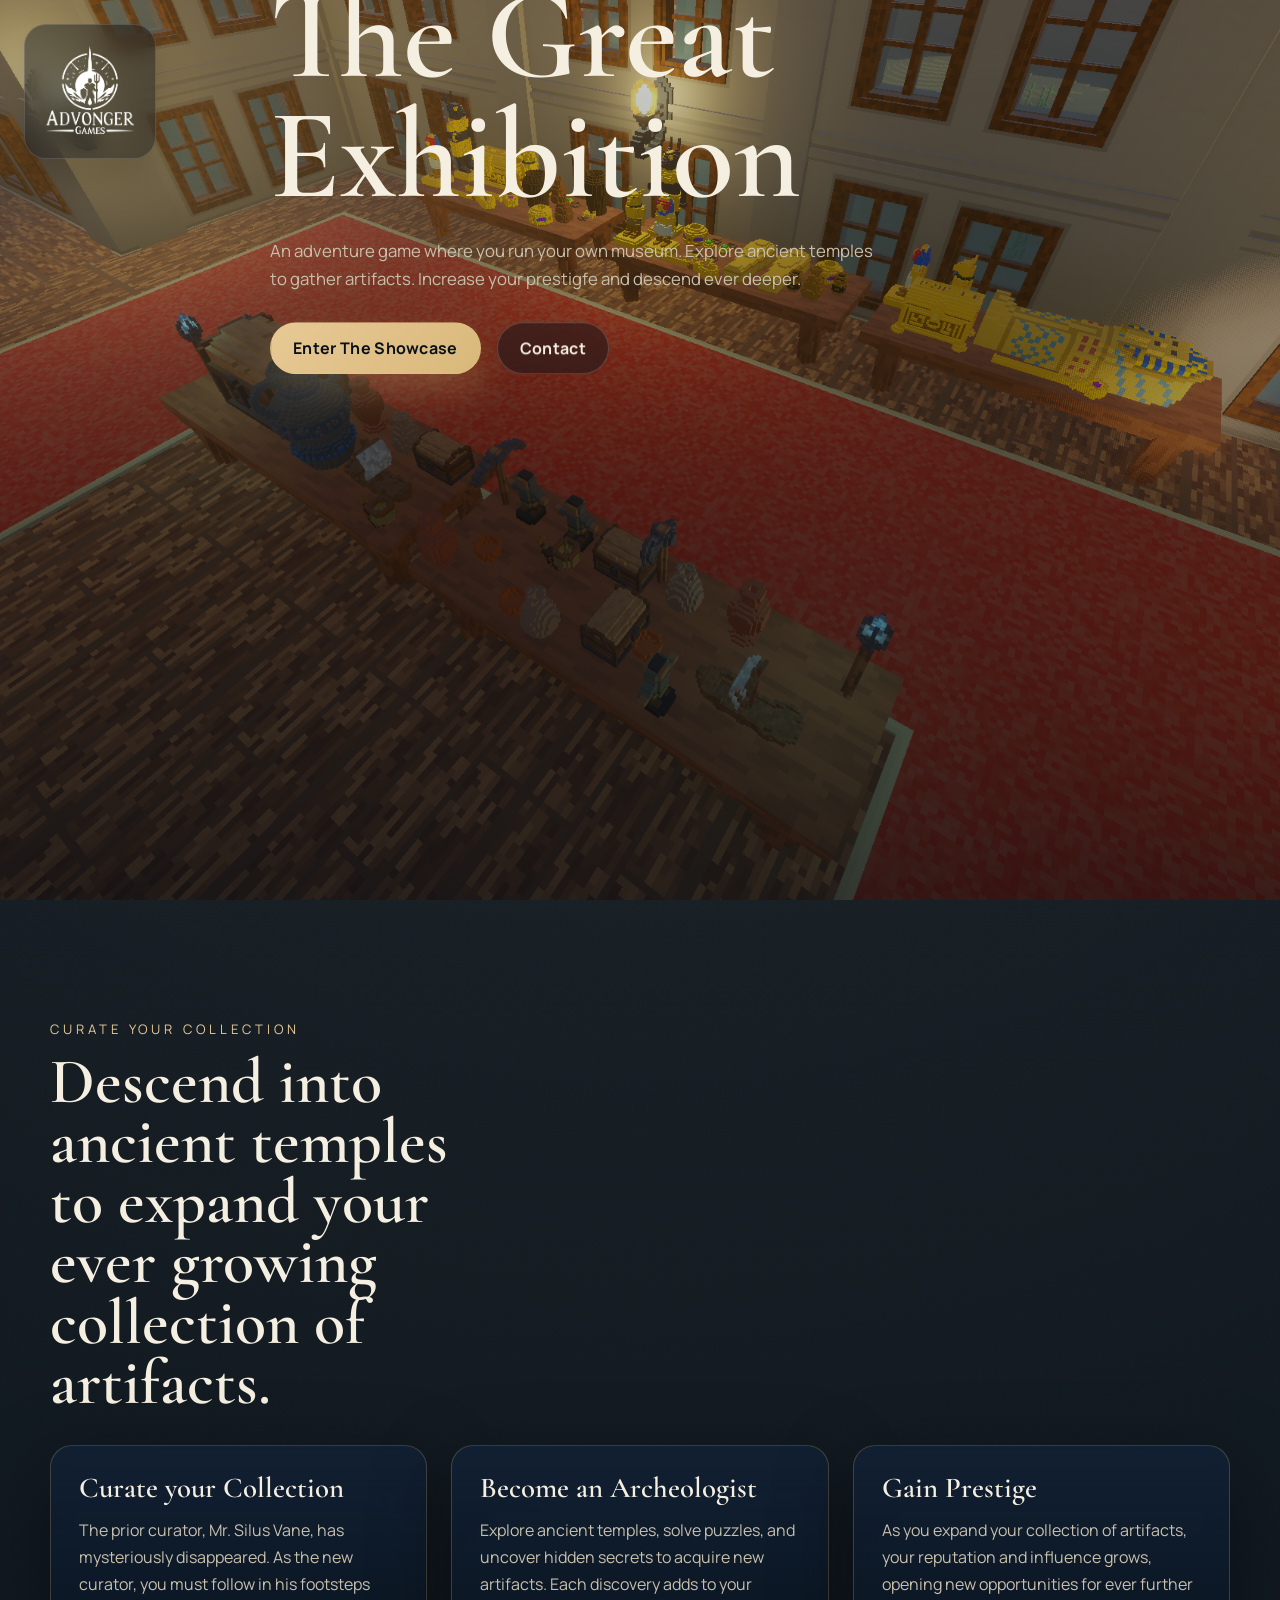
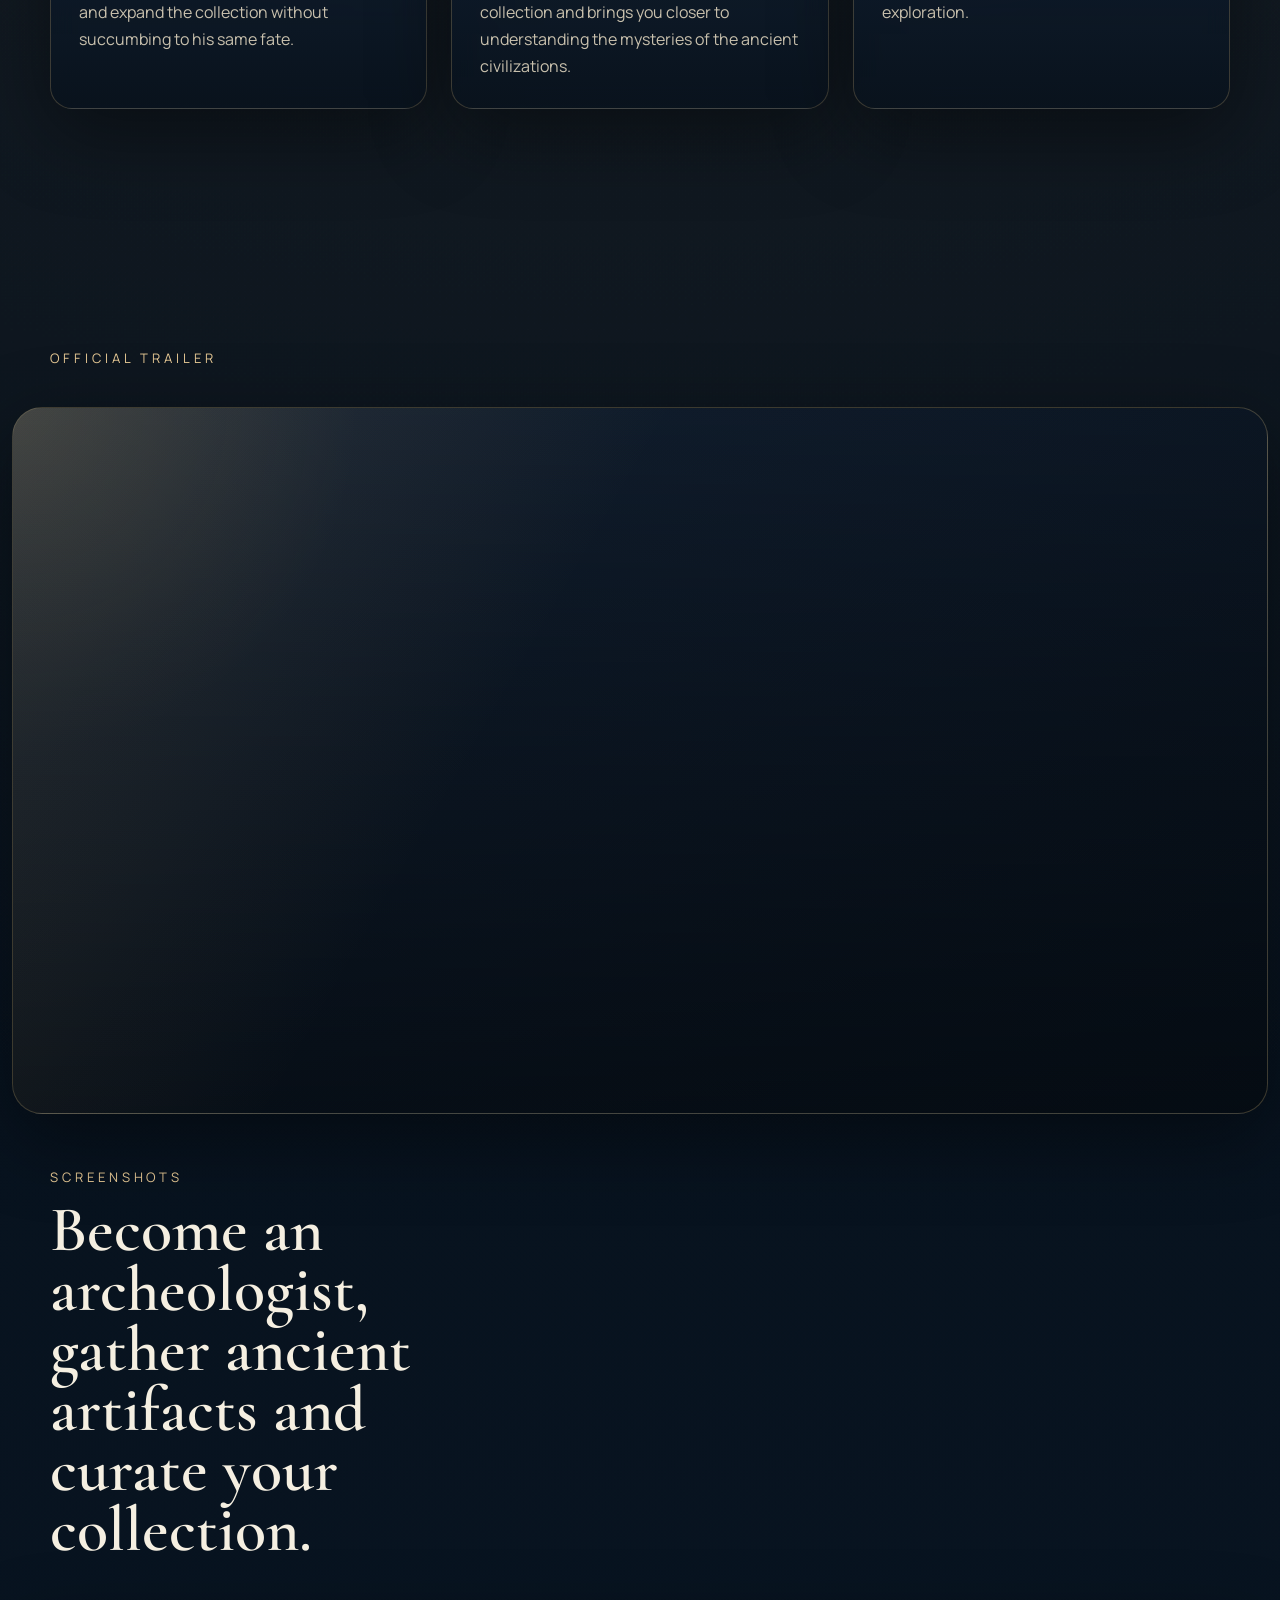
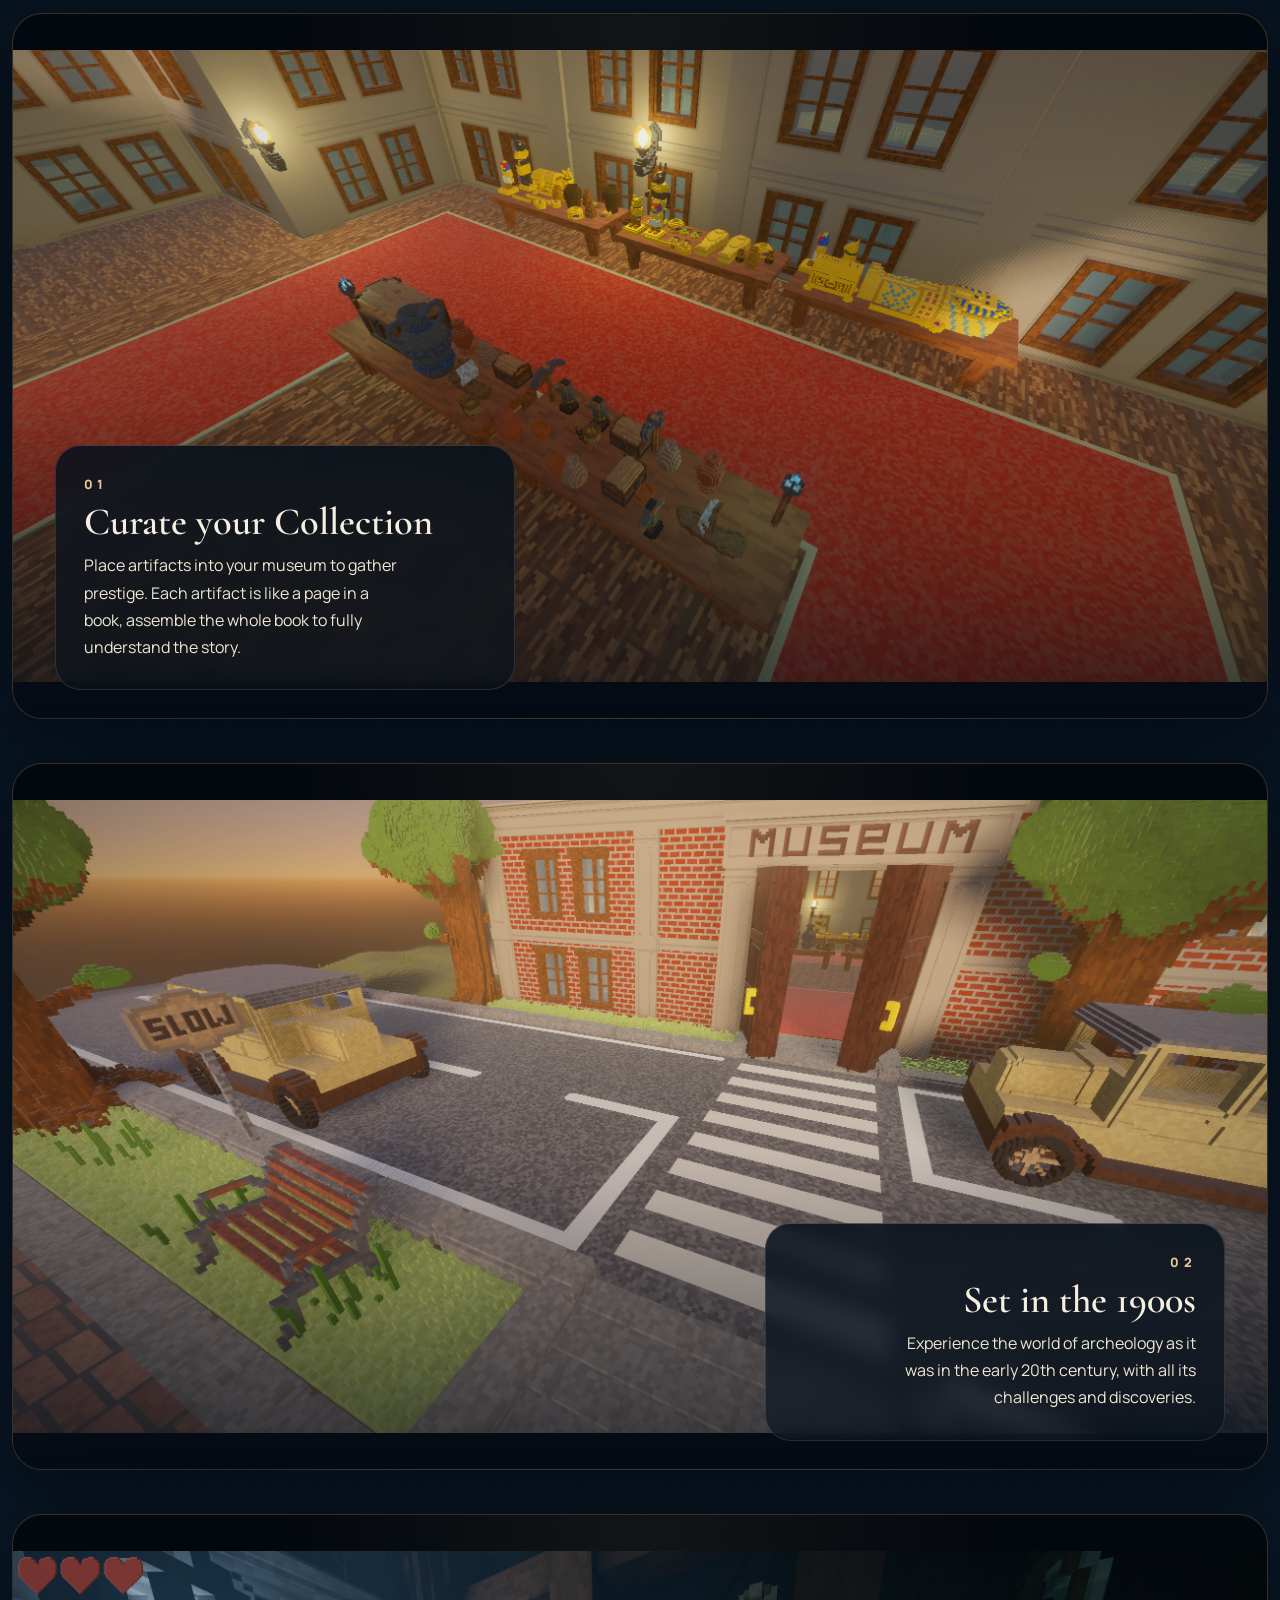
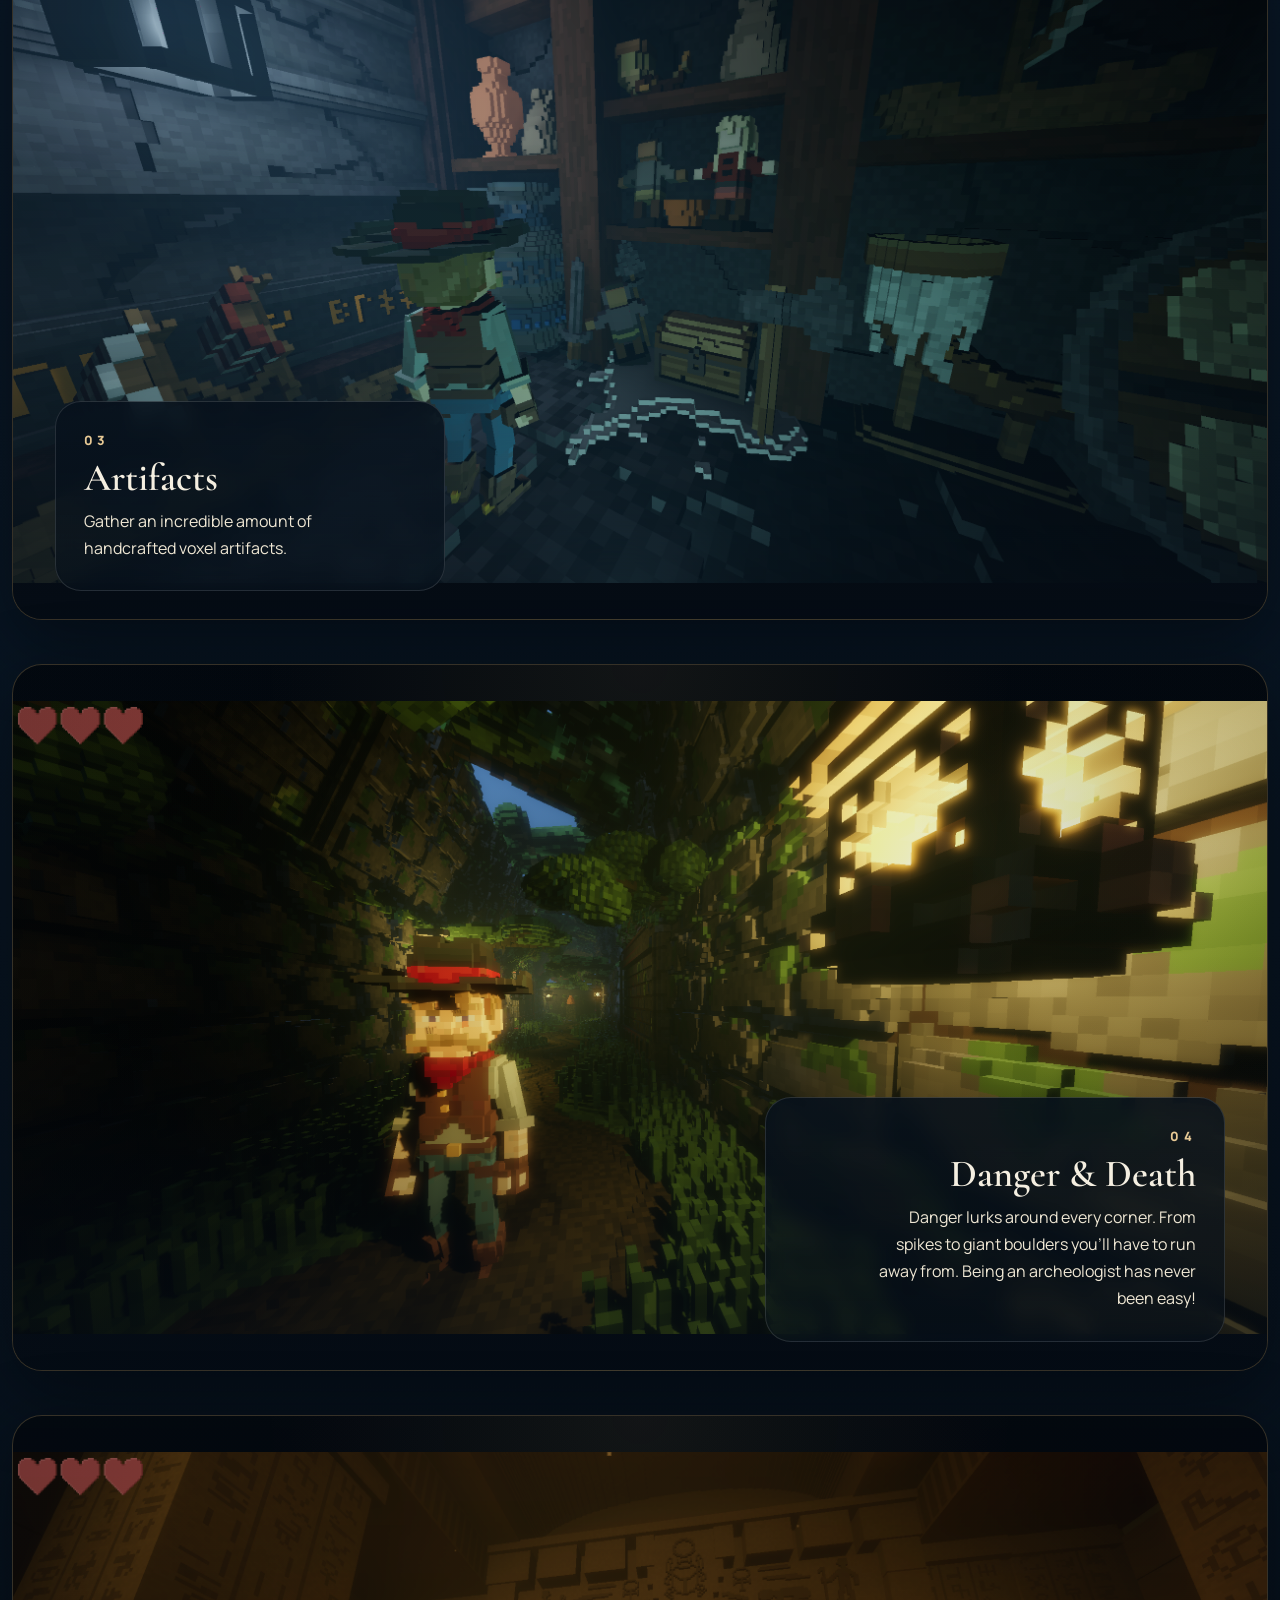
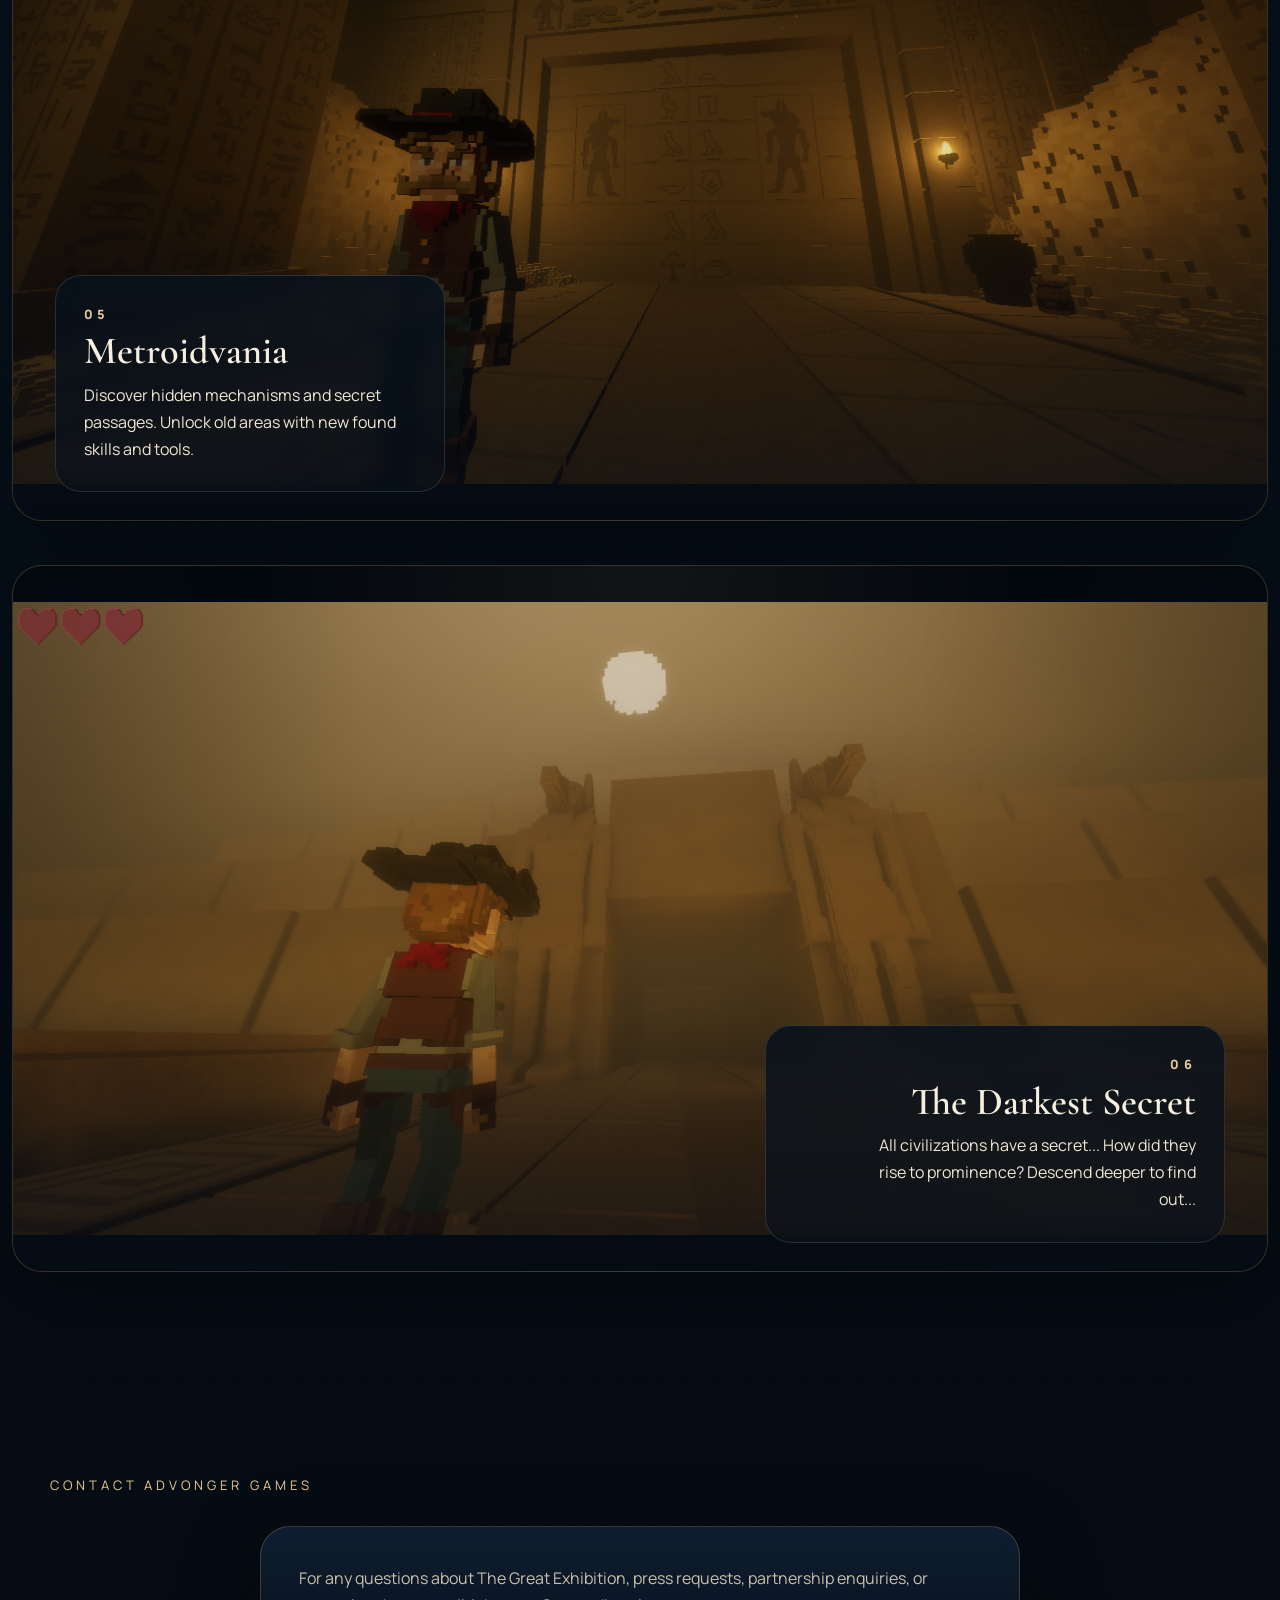
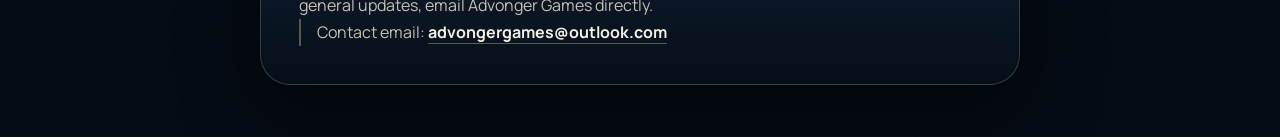
==== commit 9548b682: "Banan" ====
--- a/index.html
+++ b/index.html
@@ -70,7 +70,7 @@
           <div class="trailer-player">
             <div class="trailer-frame">
               <iframe
-                src="https://drive.google.com/file/d/1xAnU7zW53WGJoswJsCjLzrLVVc6YeqzQ/view?usp=drive_link"
+                src="https://youtu.be/RSC0NTQQ5ZE"
                 title="The Great Exhibition trailer"
                 loading="lazy"
                 allow="accelerometer; autoplay; clipboard-write; encrypted-media; gyroscope; picture-in-picture; web-share"
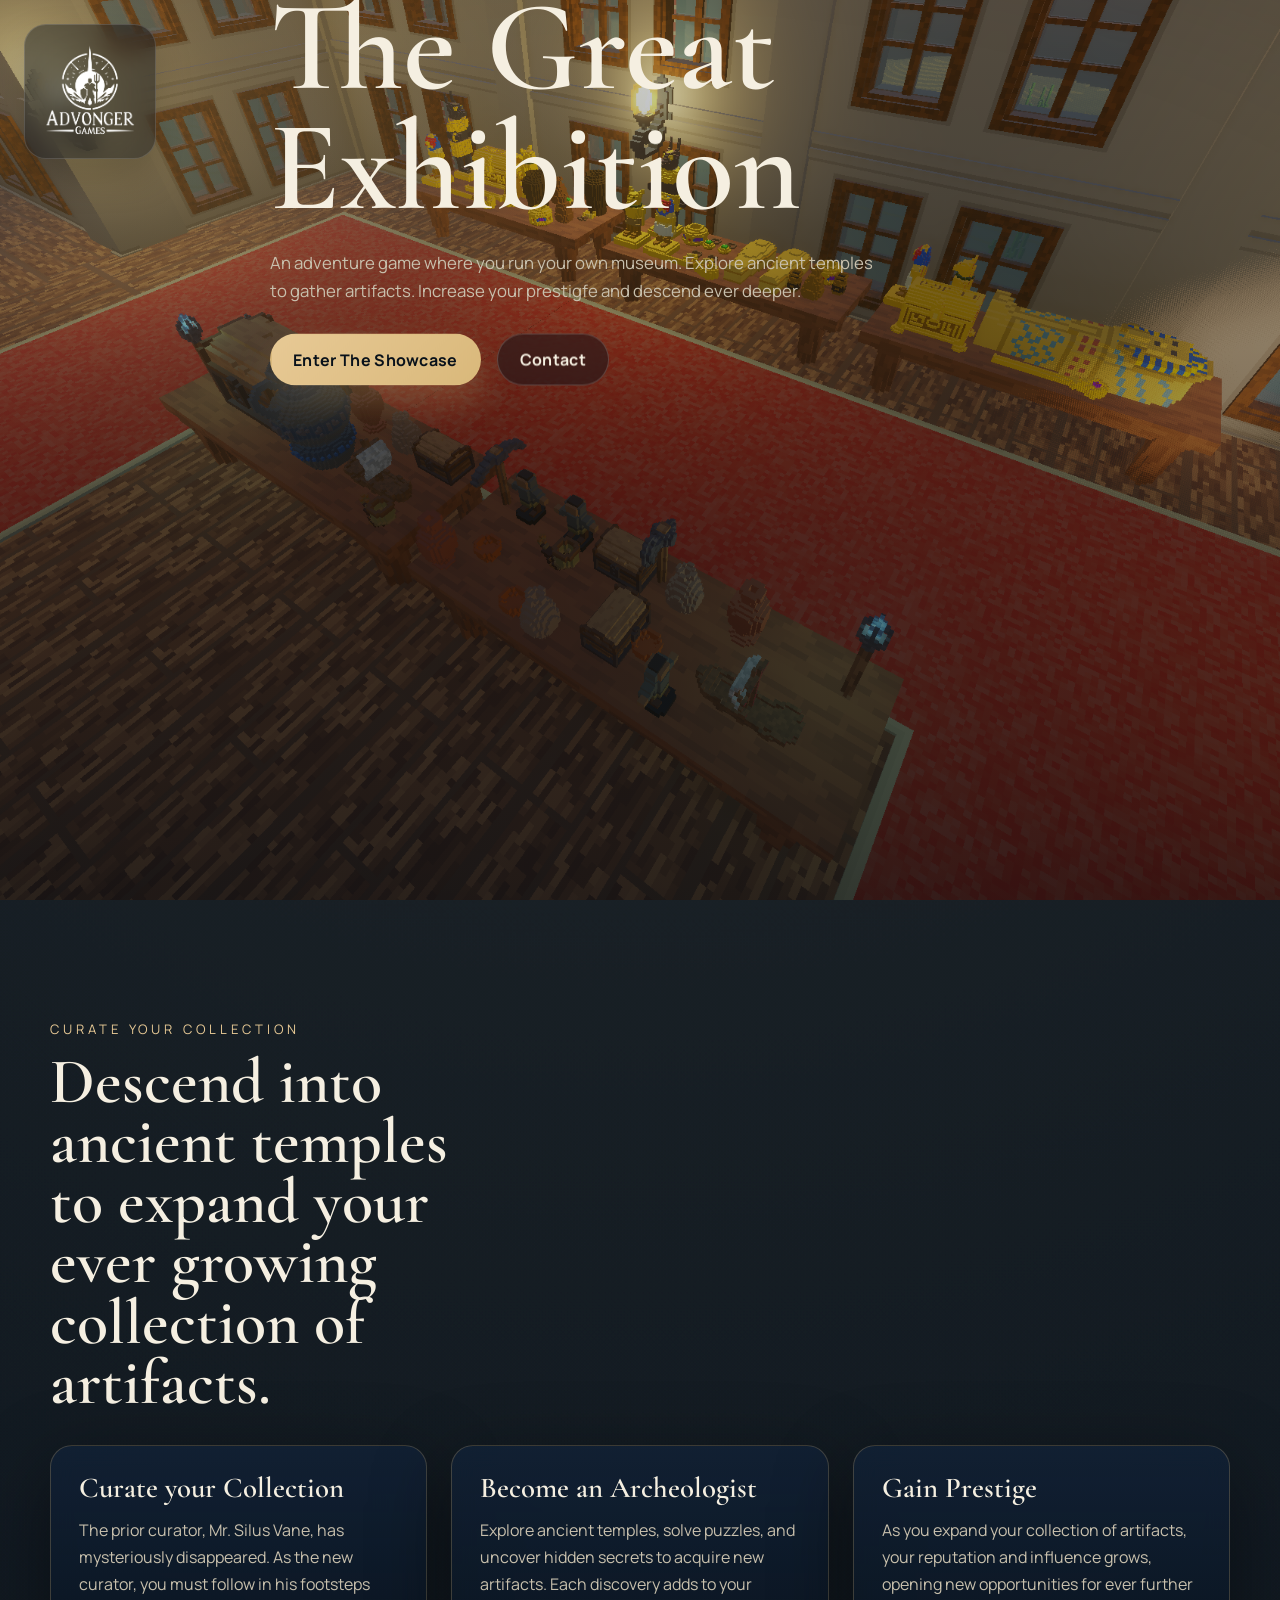
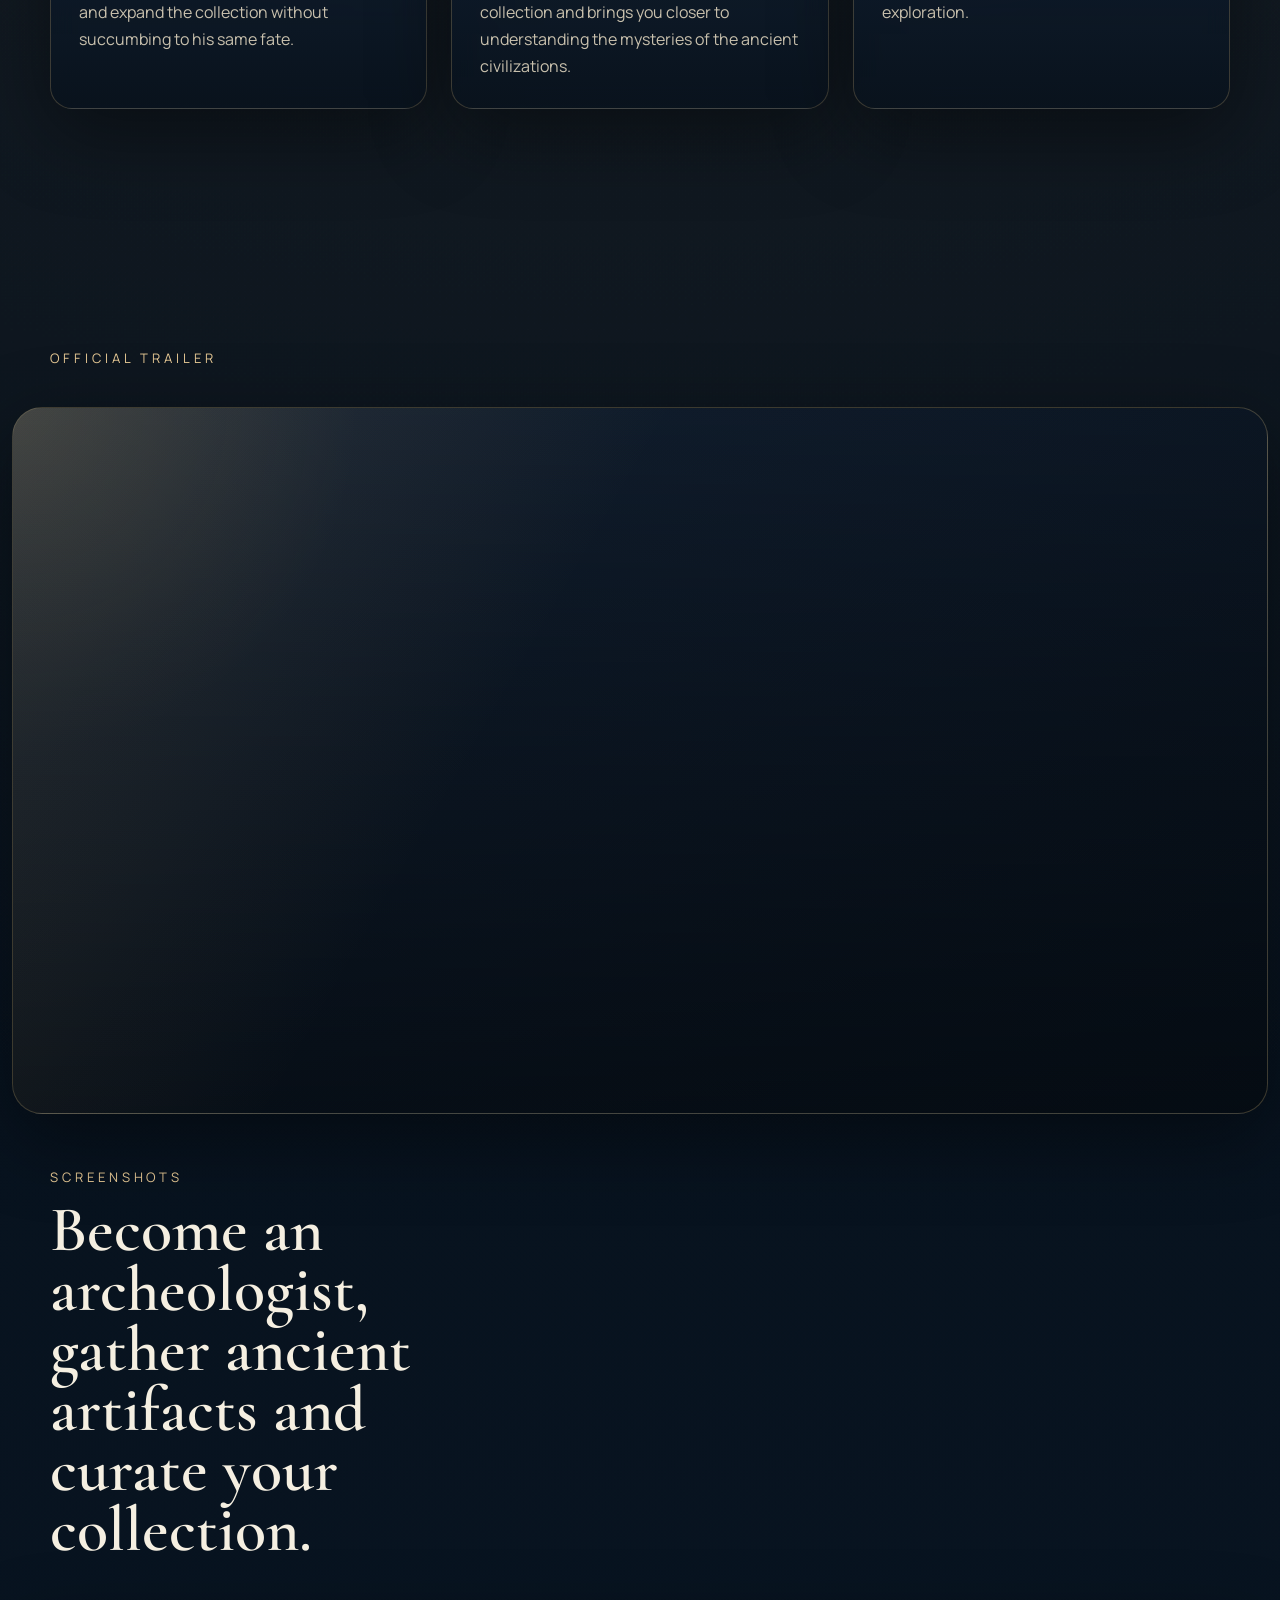
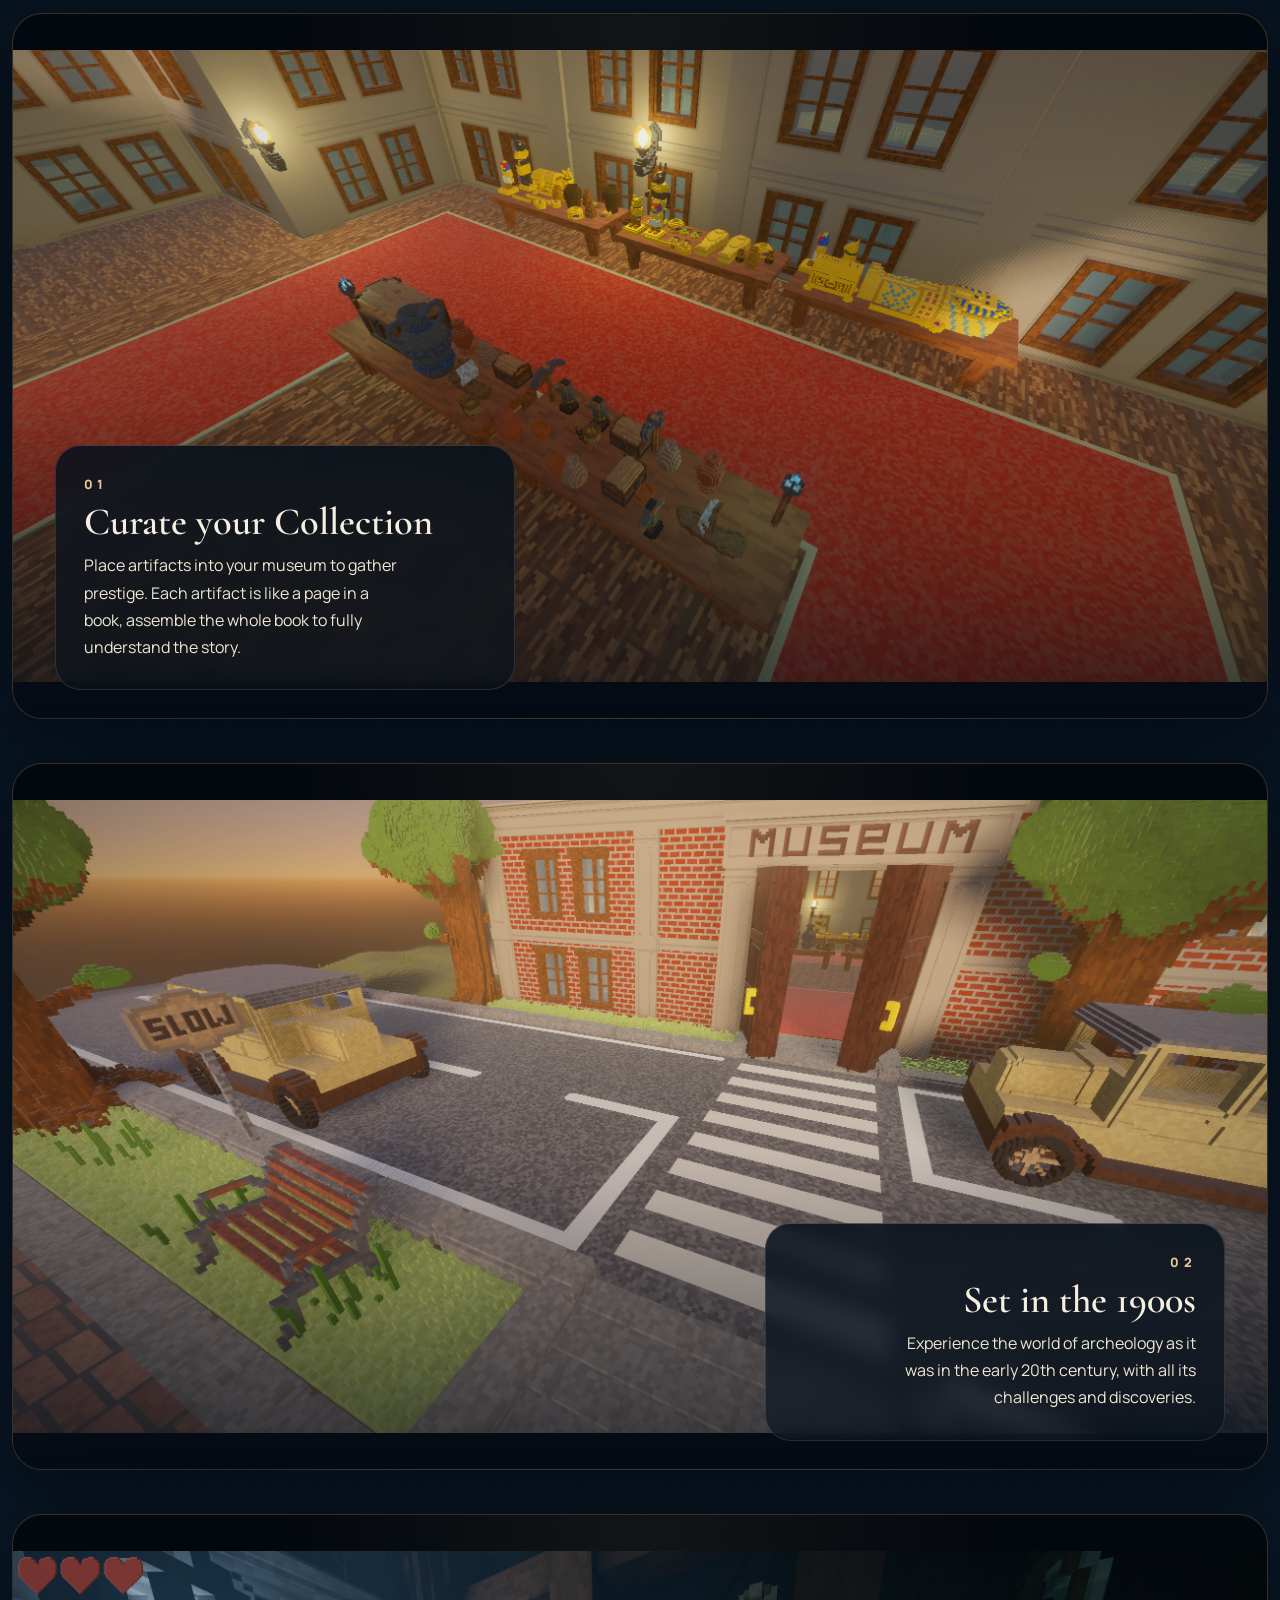
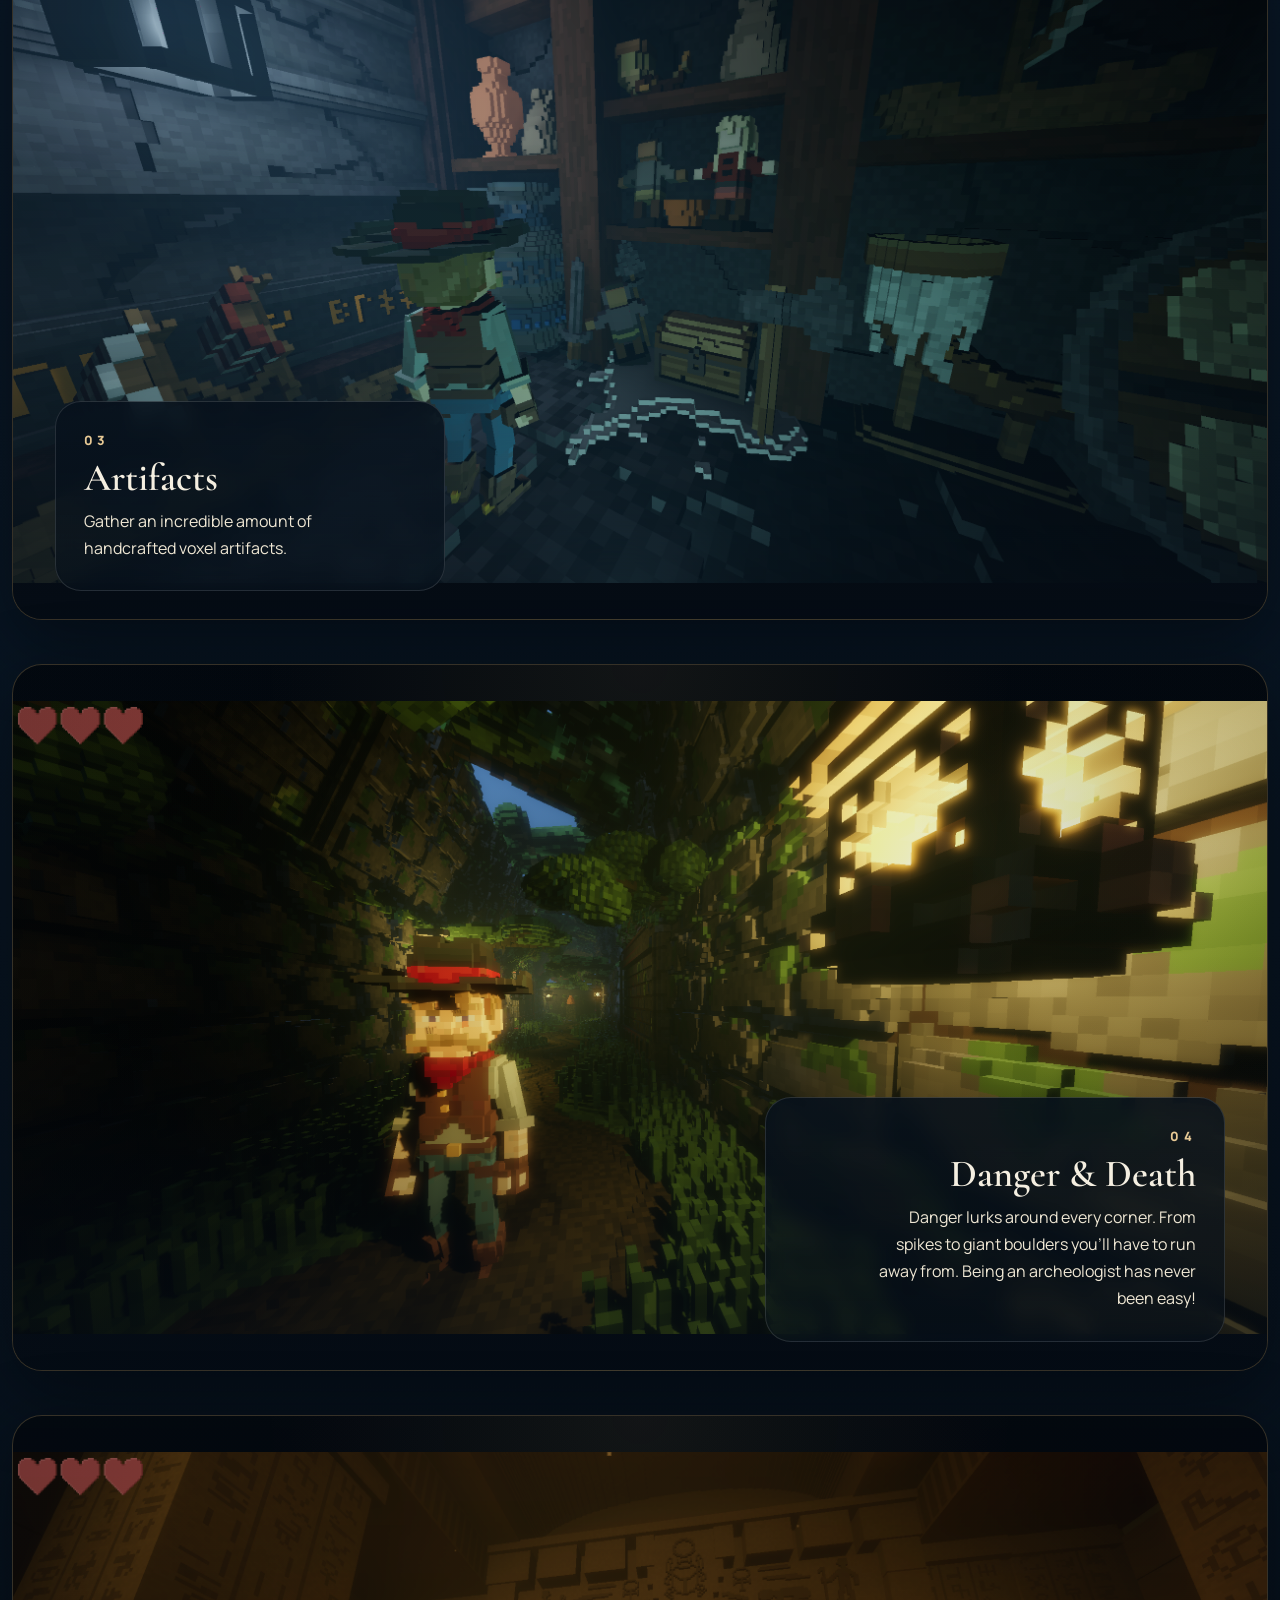
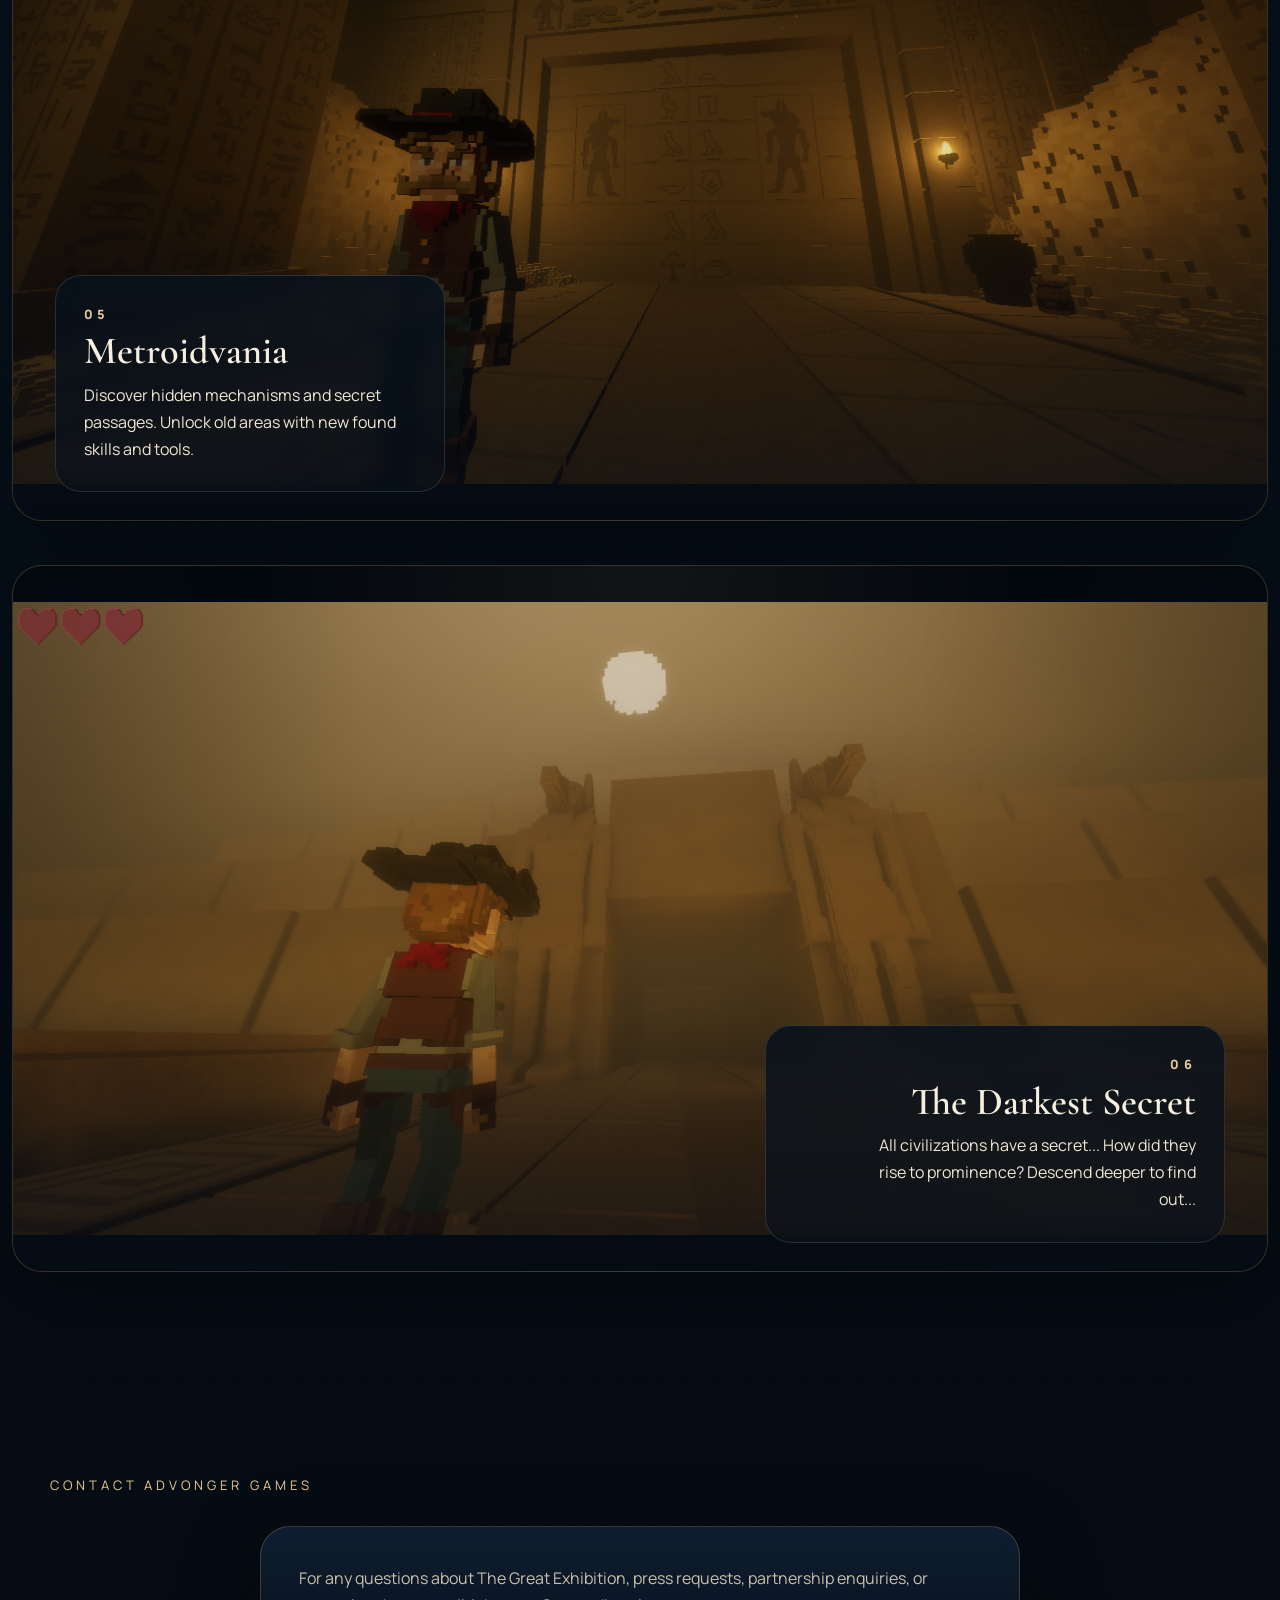
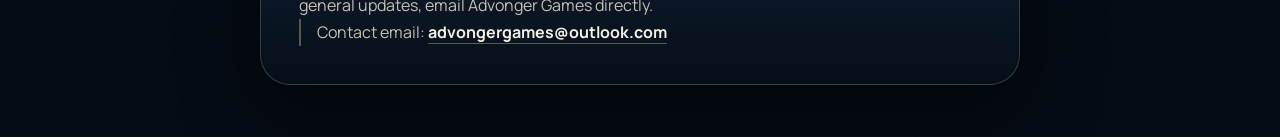
==== commit 2a6ff194: "Banana" ====
--- a/index.html
+++ b/index.html
@@ -70,7 +70,7 @@
           <div class="trailer-player">
             <div class="trailer-frame">
               <iframe
-                src="https://youtu.be/RSC0NTQQ5ZE"
+                src="https://www.youtube.com/watch?v=RSC0NTQQ5ZE"
                 title="The Great Exhibition trailer"
                 loading="lazy"
                 allow="accelerometer; autoplay; clipboard-write; encrypted-media; gyroscope; picture-in-picture; web-share"
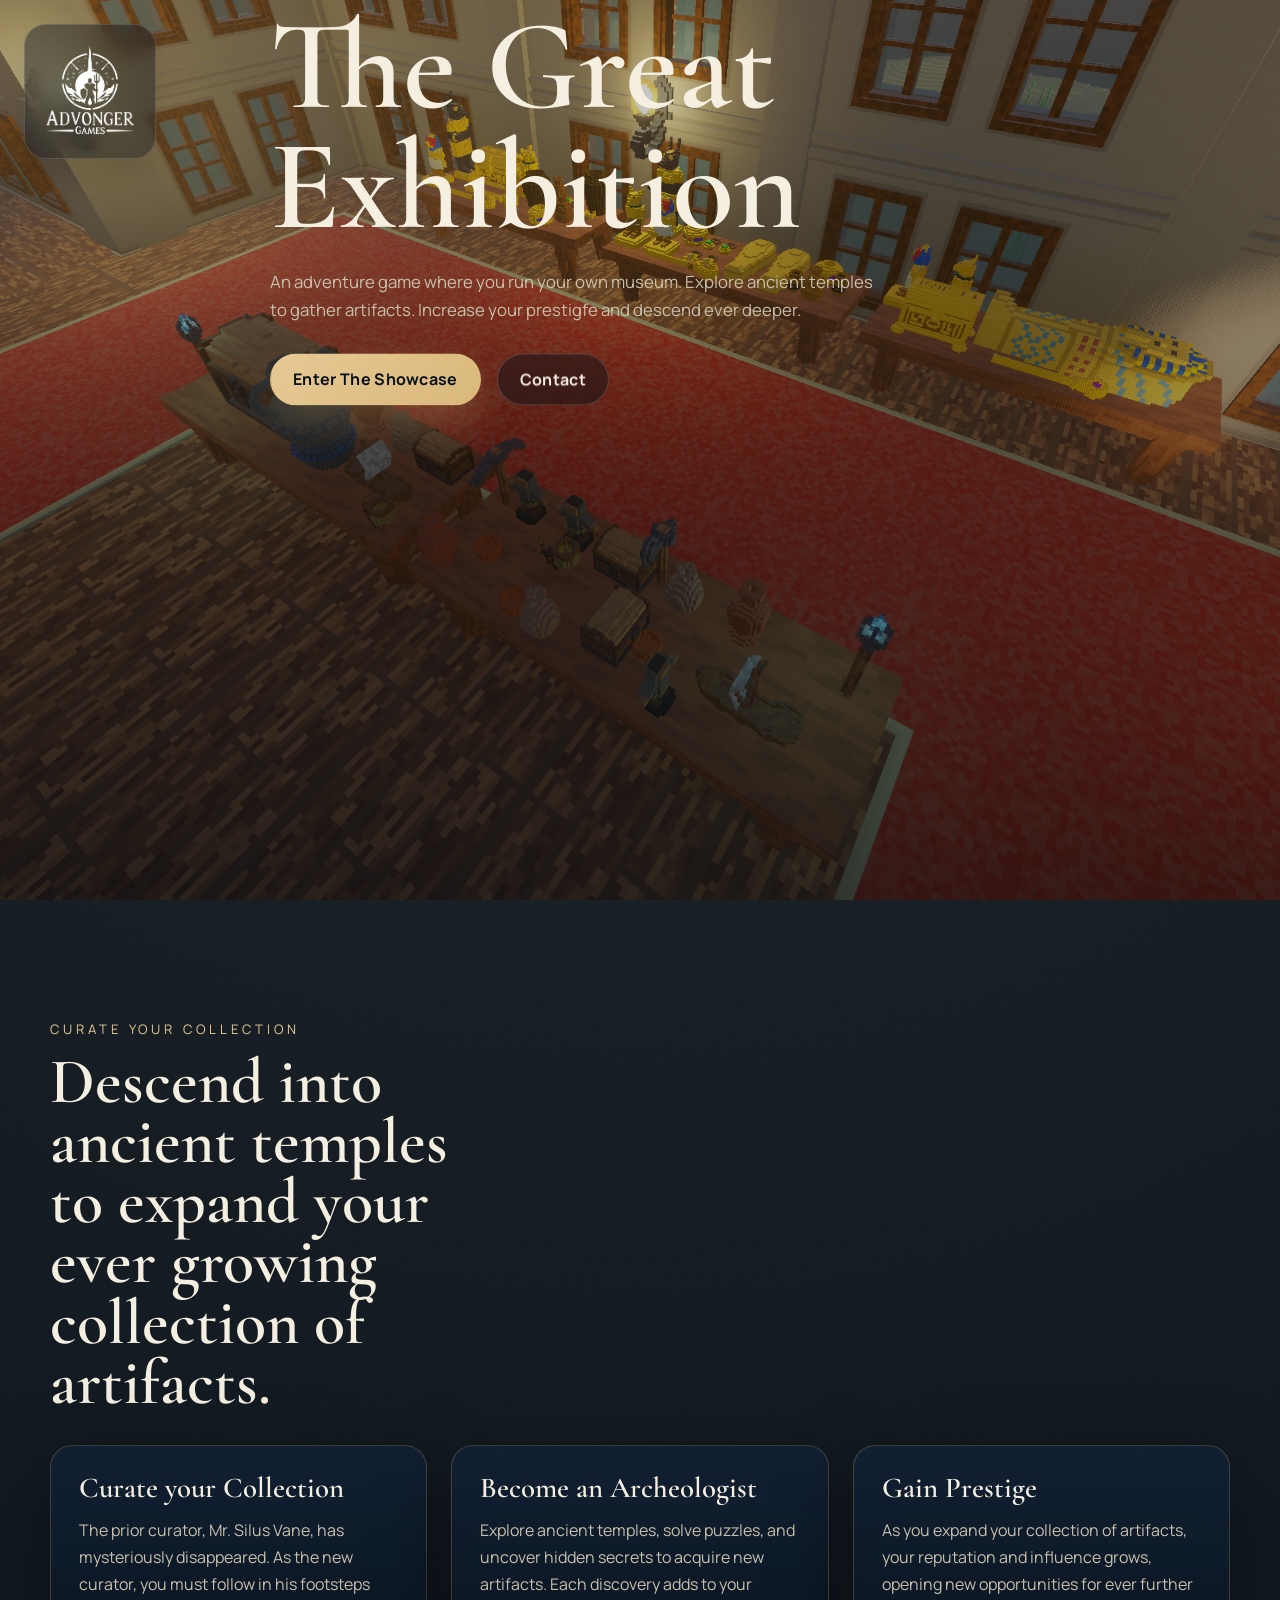
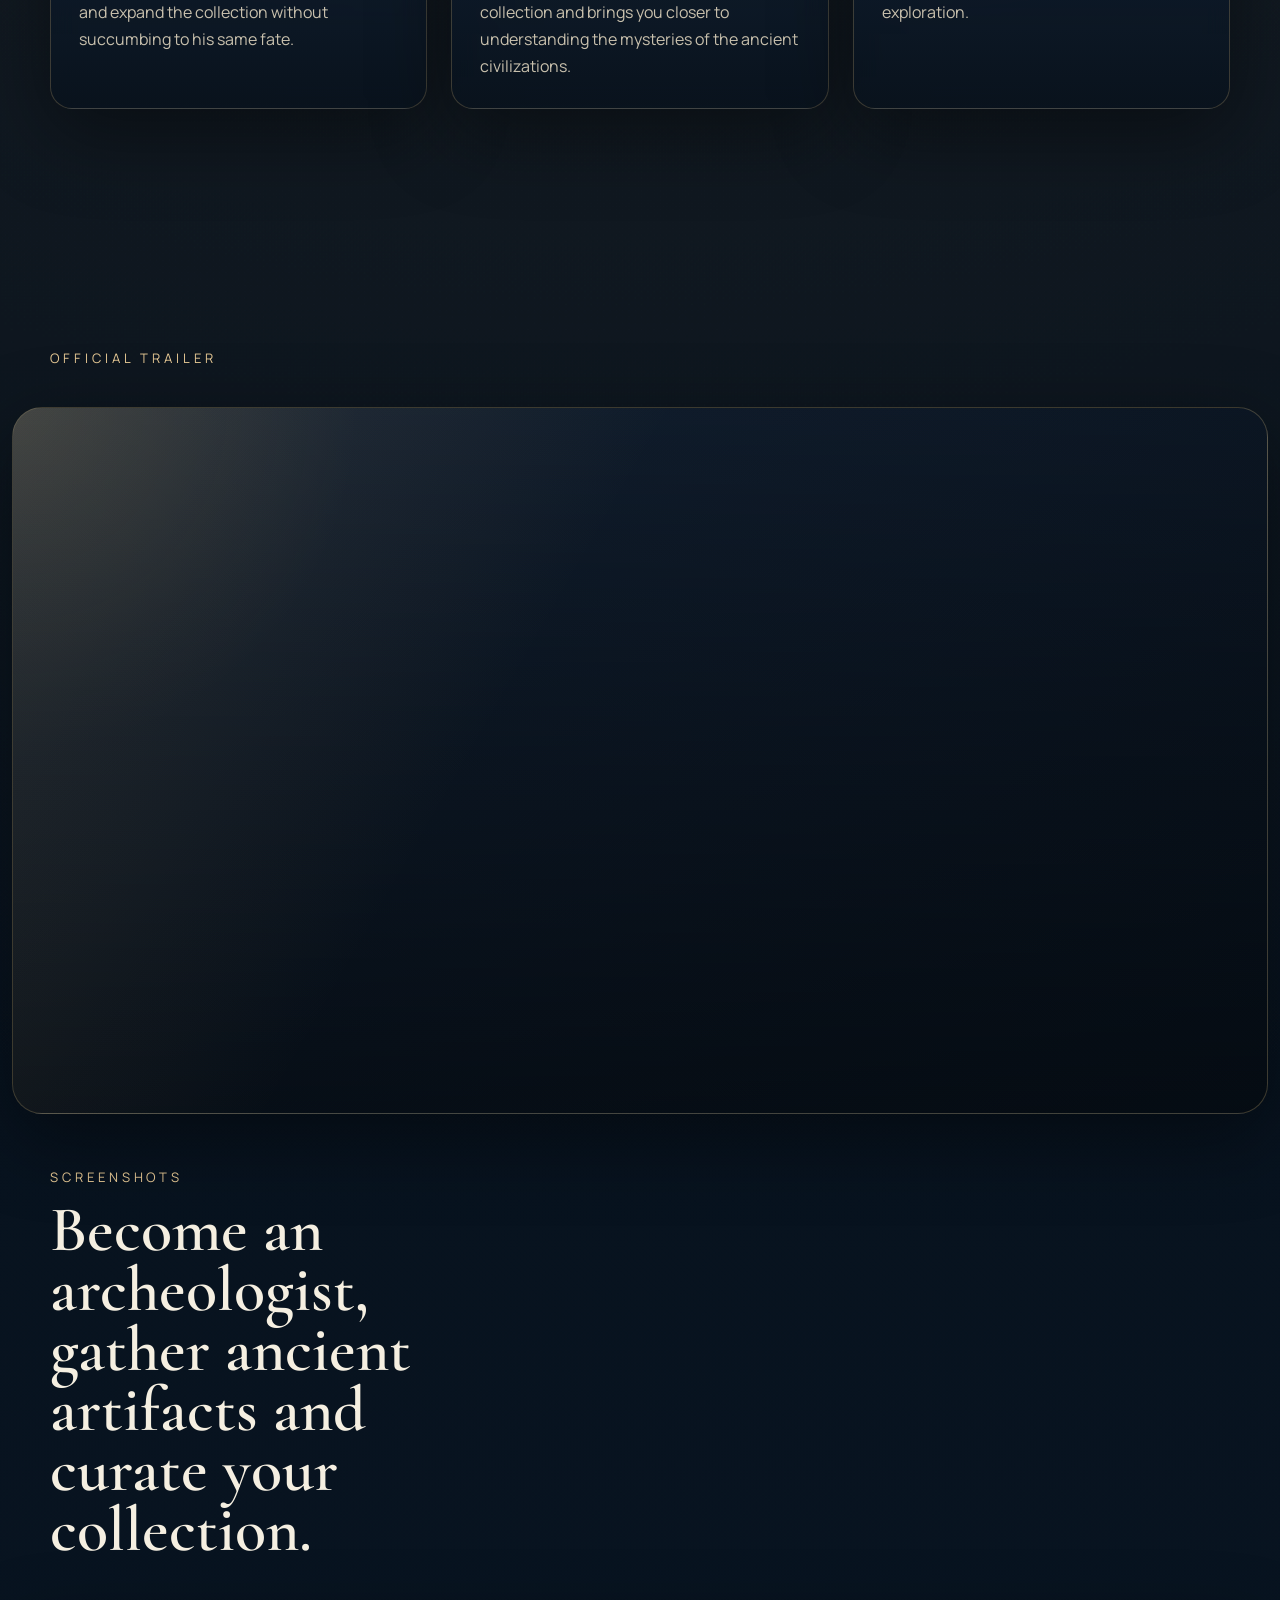
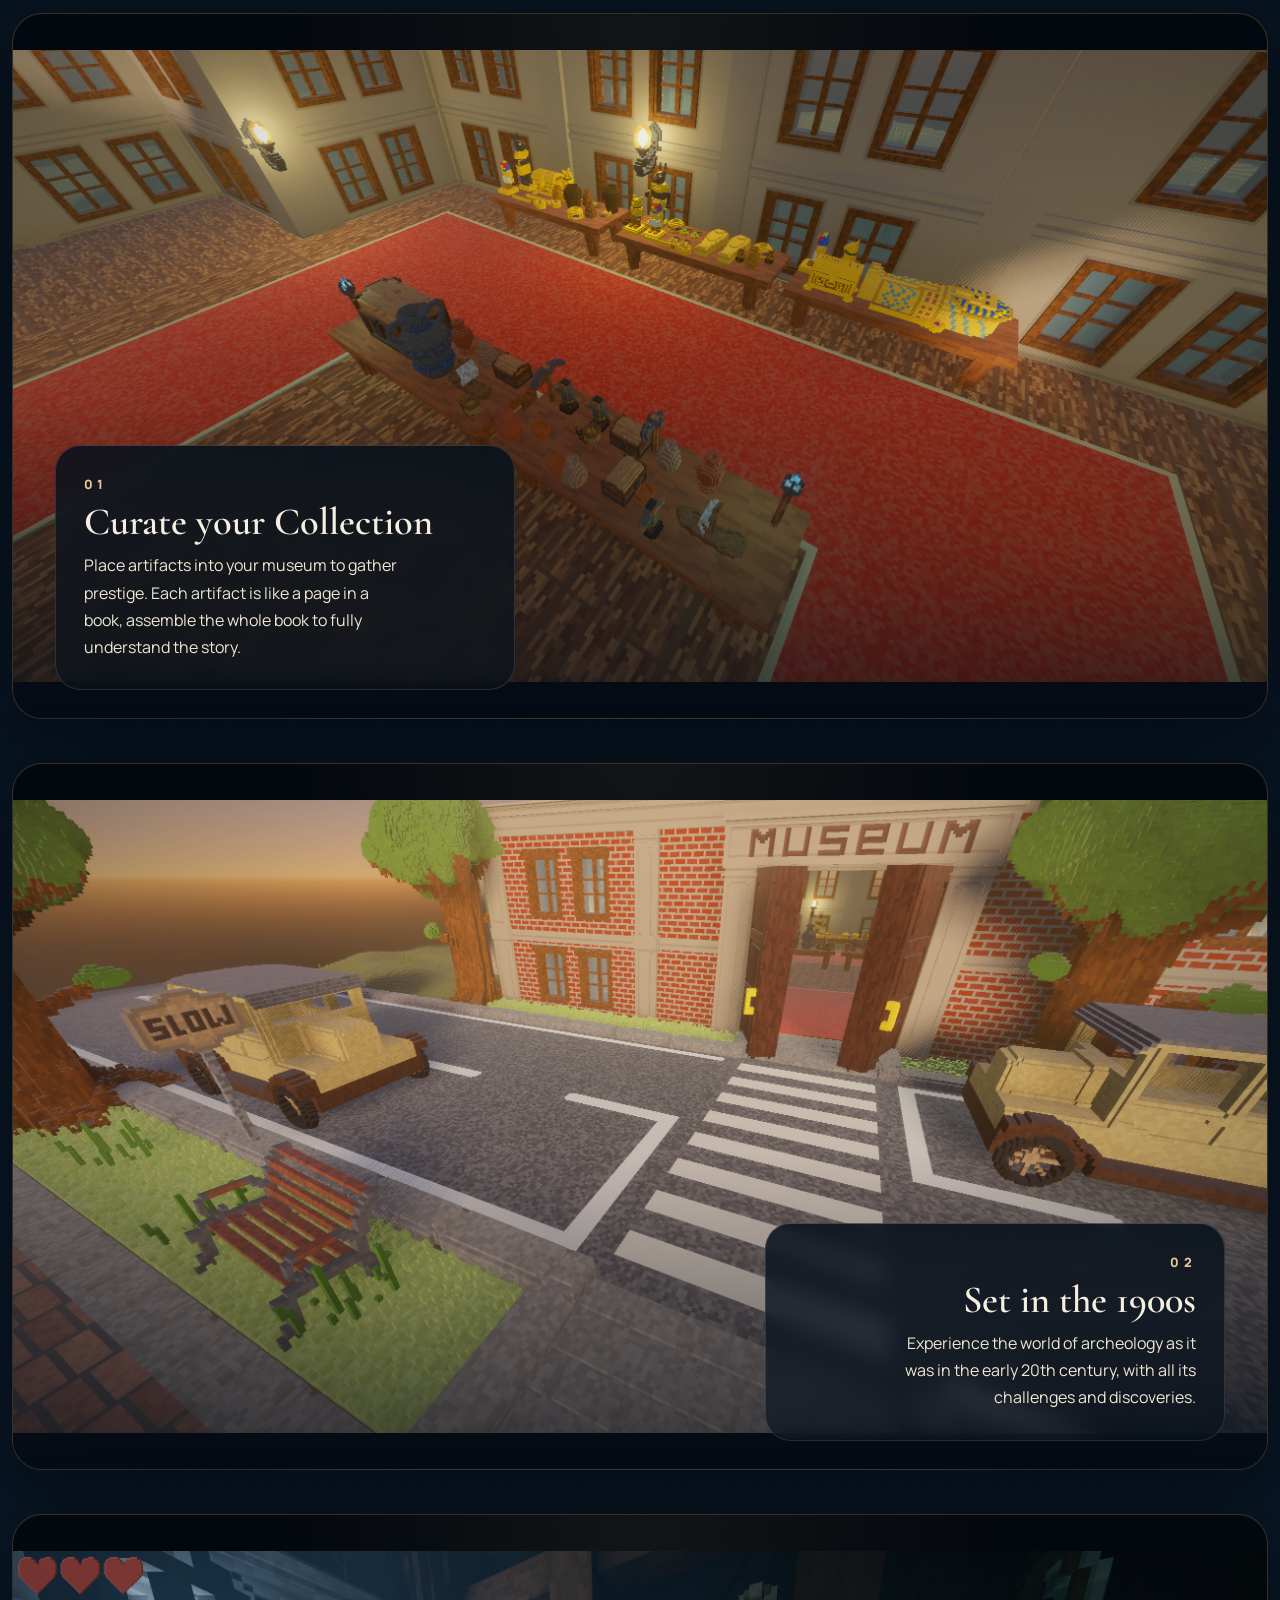
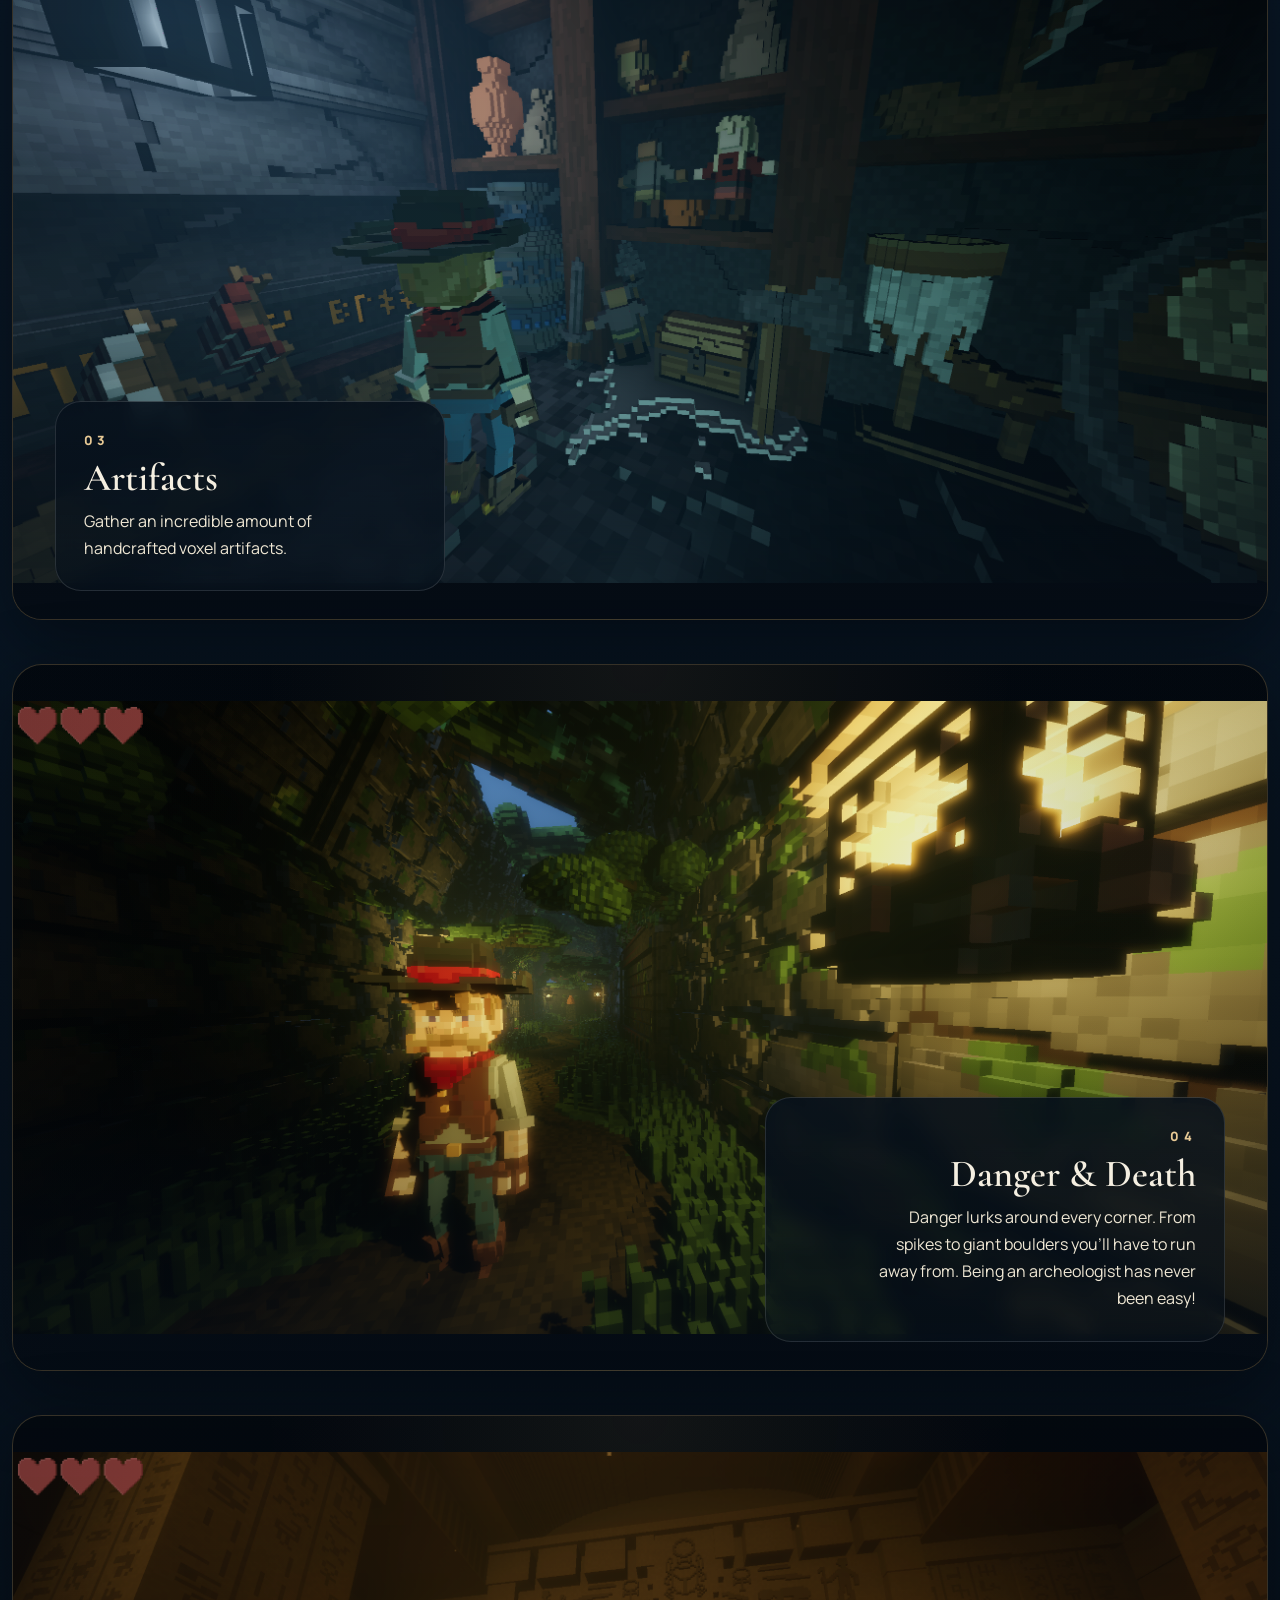
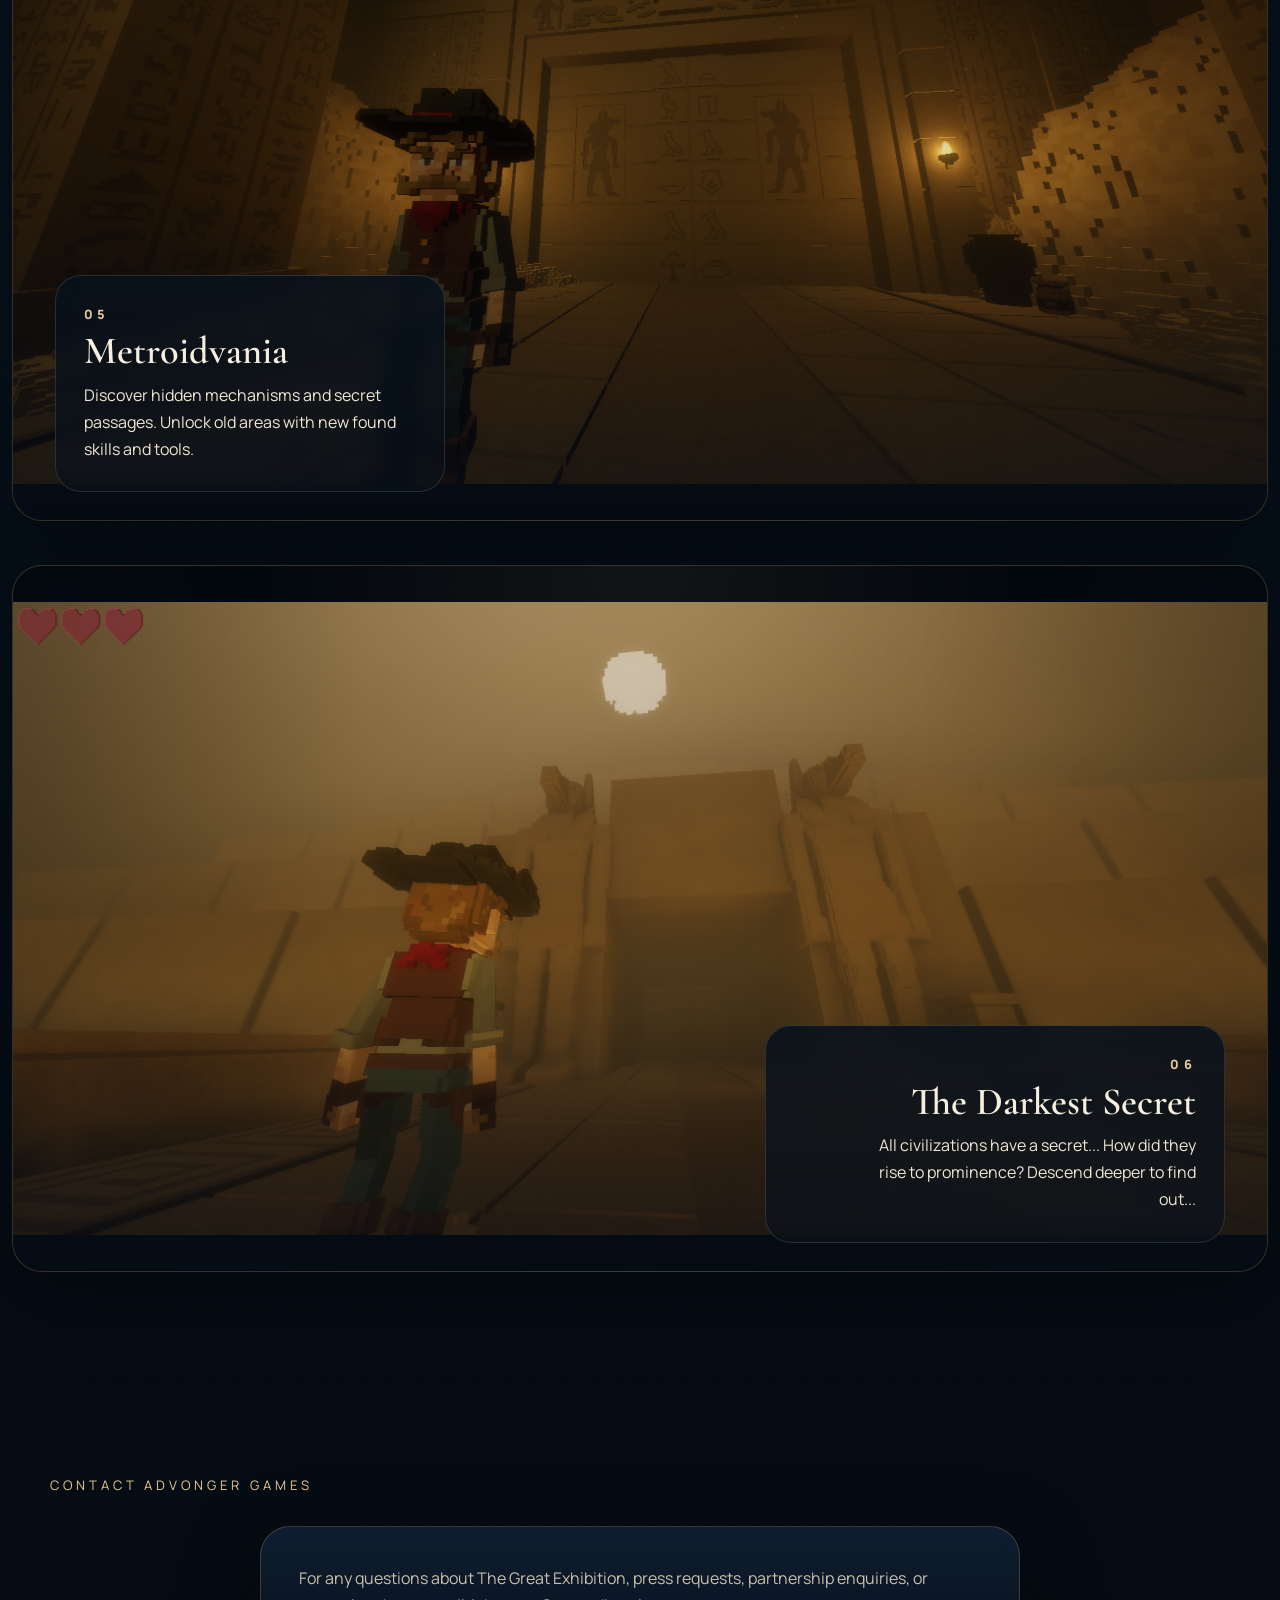
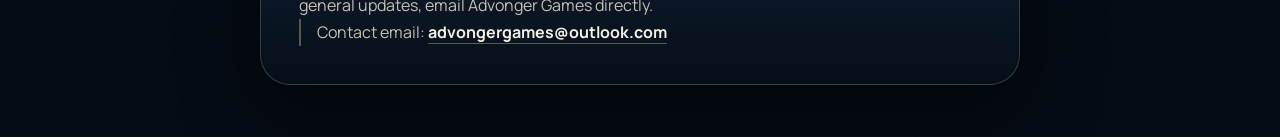
==== commit 10b9bc19: "Update index.html" ====
--- a/index.html
+++ b/index.html
@@ -69,14 +69,7 @@
 
           <div class="trailer-player">
             <div class="trailer-frame">
-              <iframe
-                src="https://www.youtube.com/watch?v=RSC0NTQQ5ZE"
-                title="The Great Exhibition trailer"
-                loading="lazy"
-                allow="accelerometer; autoplay; clipboard-write; encrypted-media; gyroscope; picture-in-picture; web-share"
-                referrerpolicy="strict-origin-when-cross-origin"
-                allowfullscreen
-              ></iframe>
+              <iframe width="560" height="315" src="https://www.youtube.com/embed/RSC0NTQQ5ZE?si=EnCVtJQtzwzAWikQ" title="YouTube video player" frameborder="0" allow="accelerometer; autoplay; clipboard-write; encrypted-media; gyroscope; picture-in-picture; web-share" referrerpolicy="strict-origin-when-cross-origin" allowfullscreen></iframe>
             </div>
           </div>
         </div>
@@ -174,4 +167,4 @@
 
   <script src="script.js"></script>
 </body>
-</html>+</html>
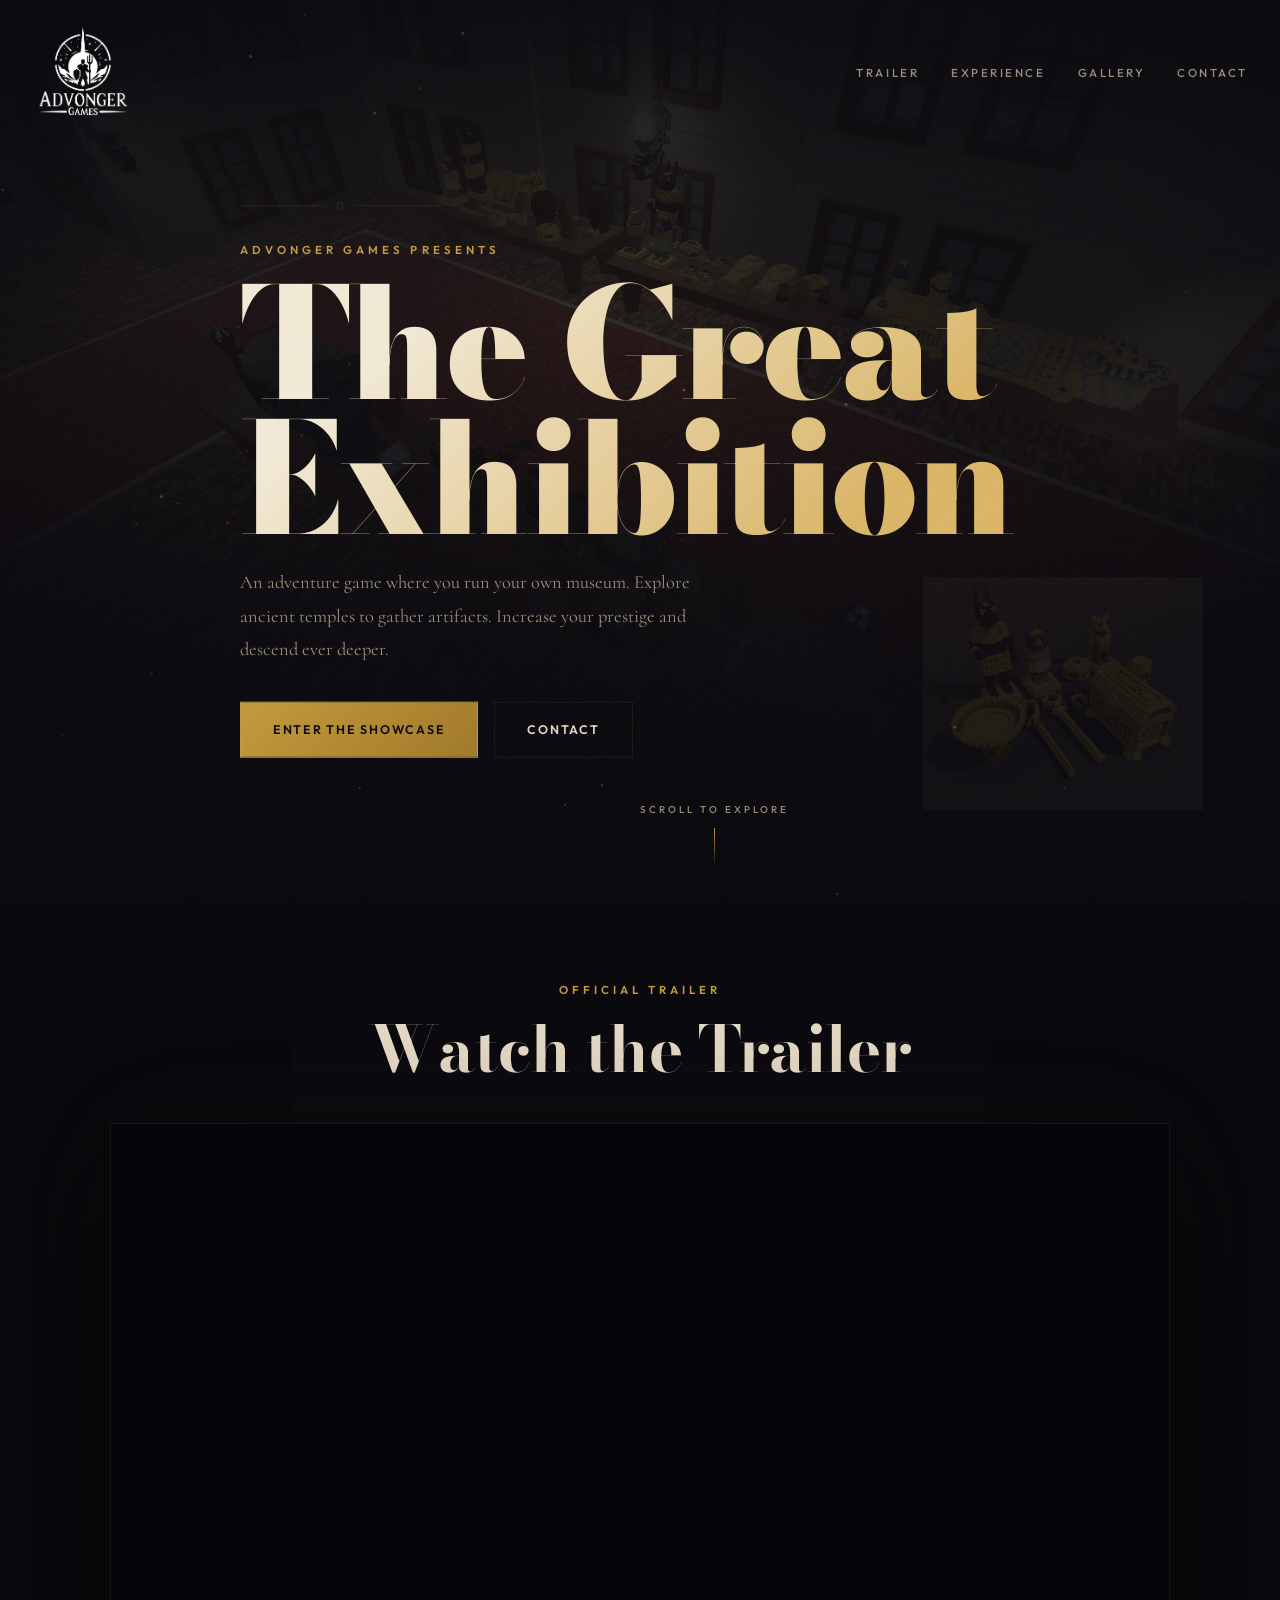
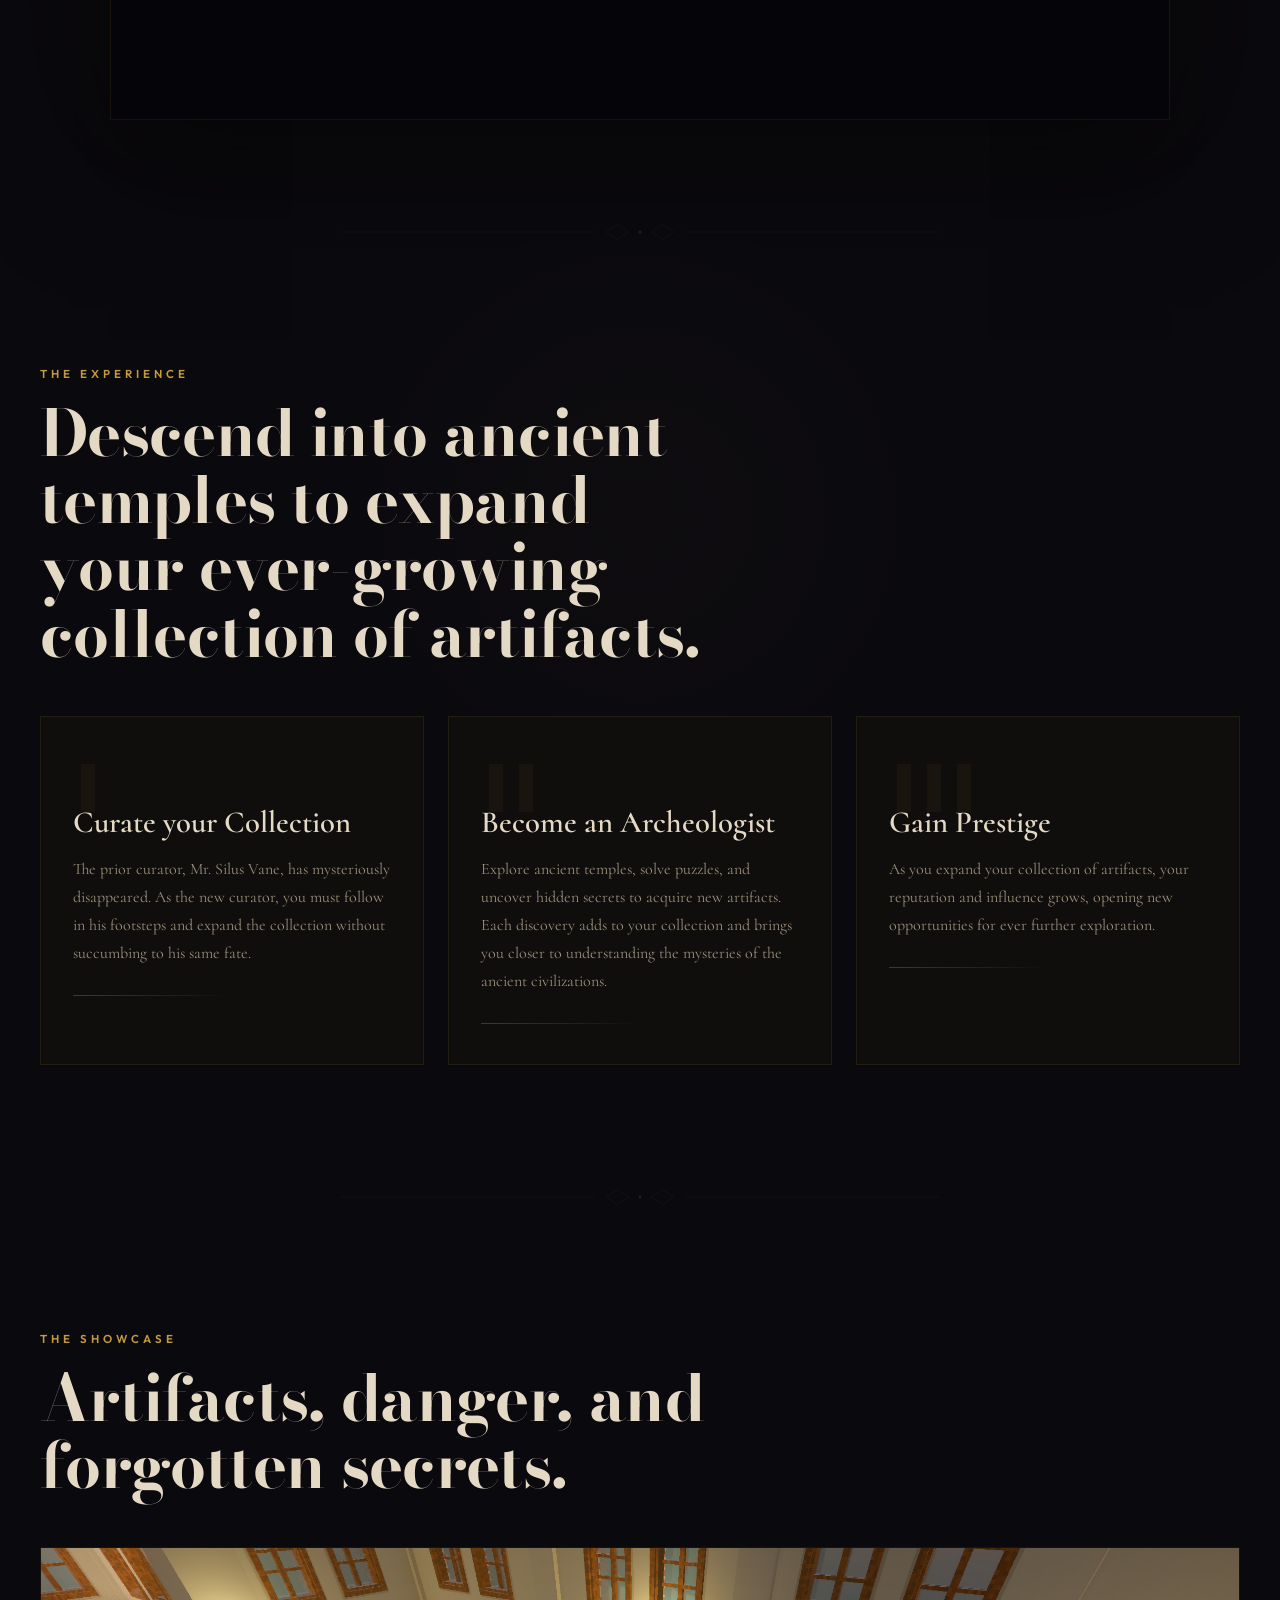
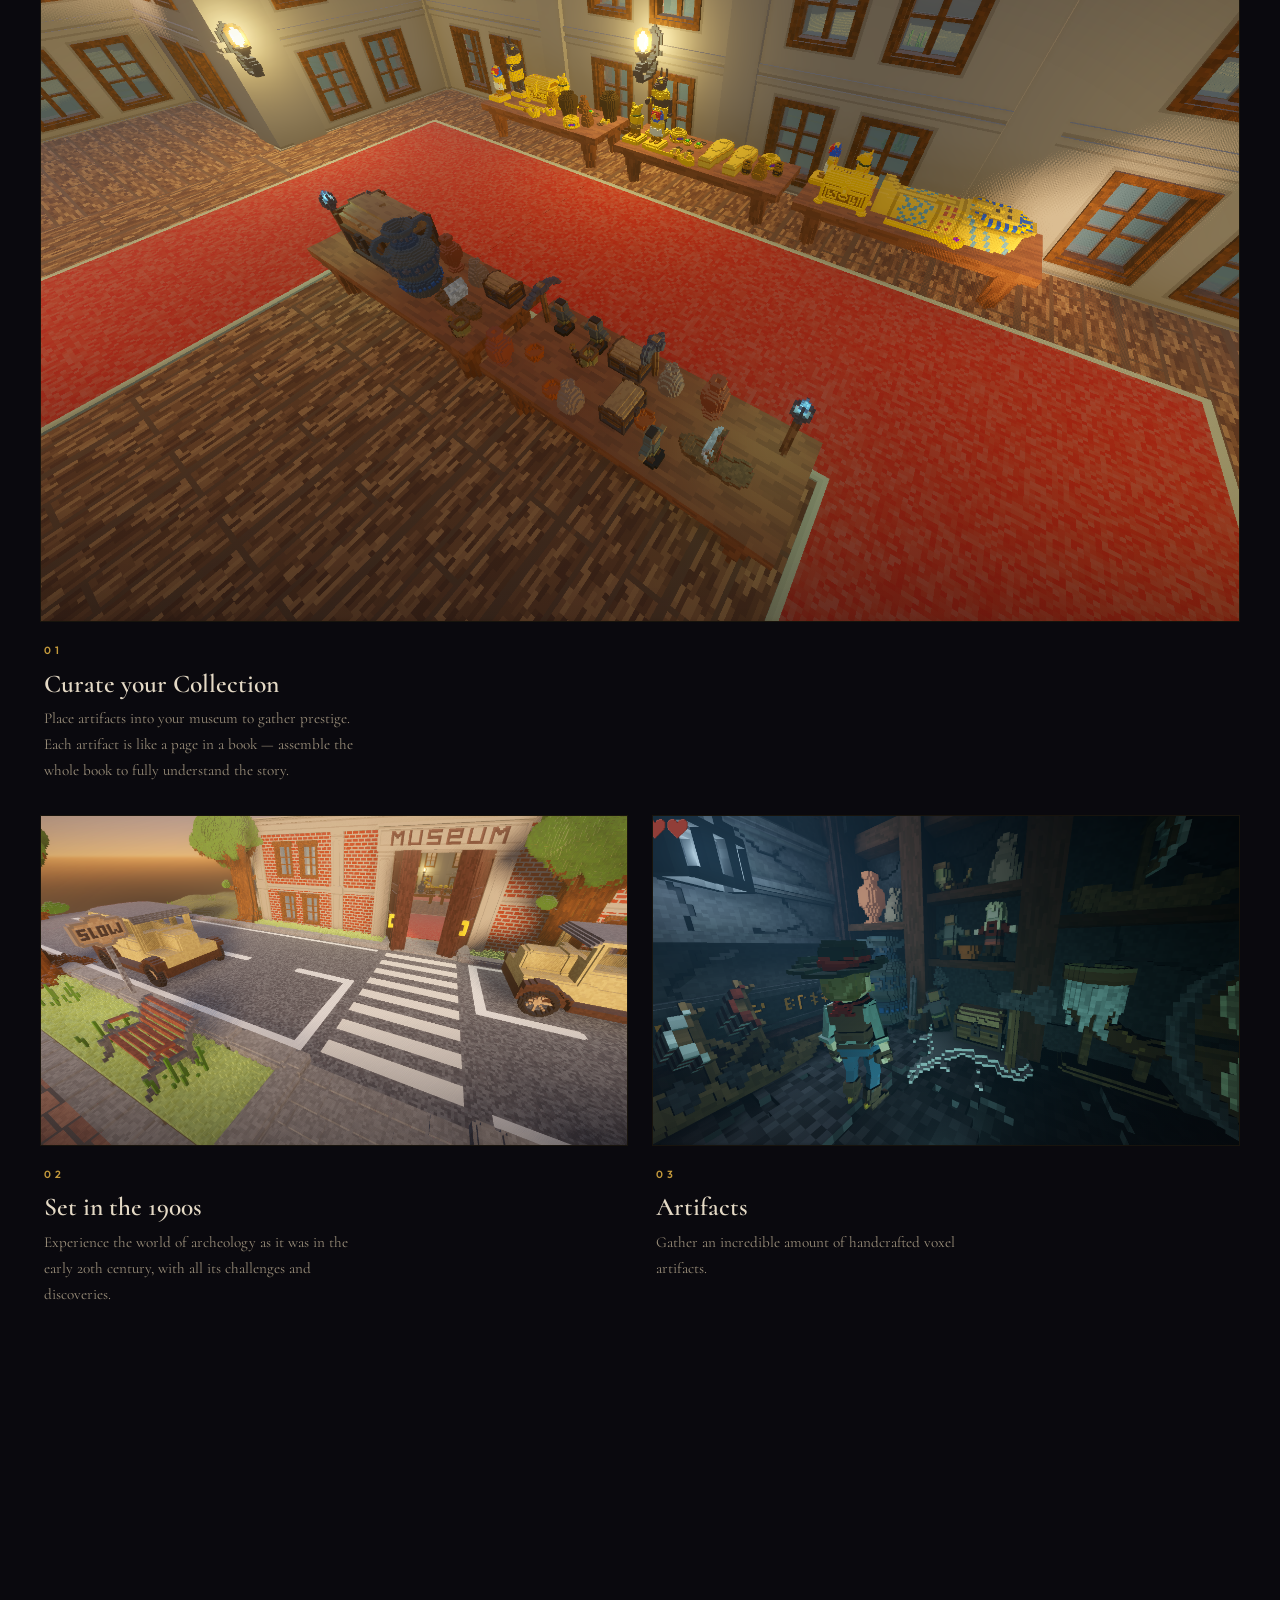
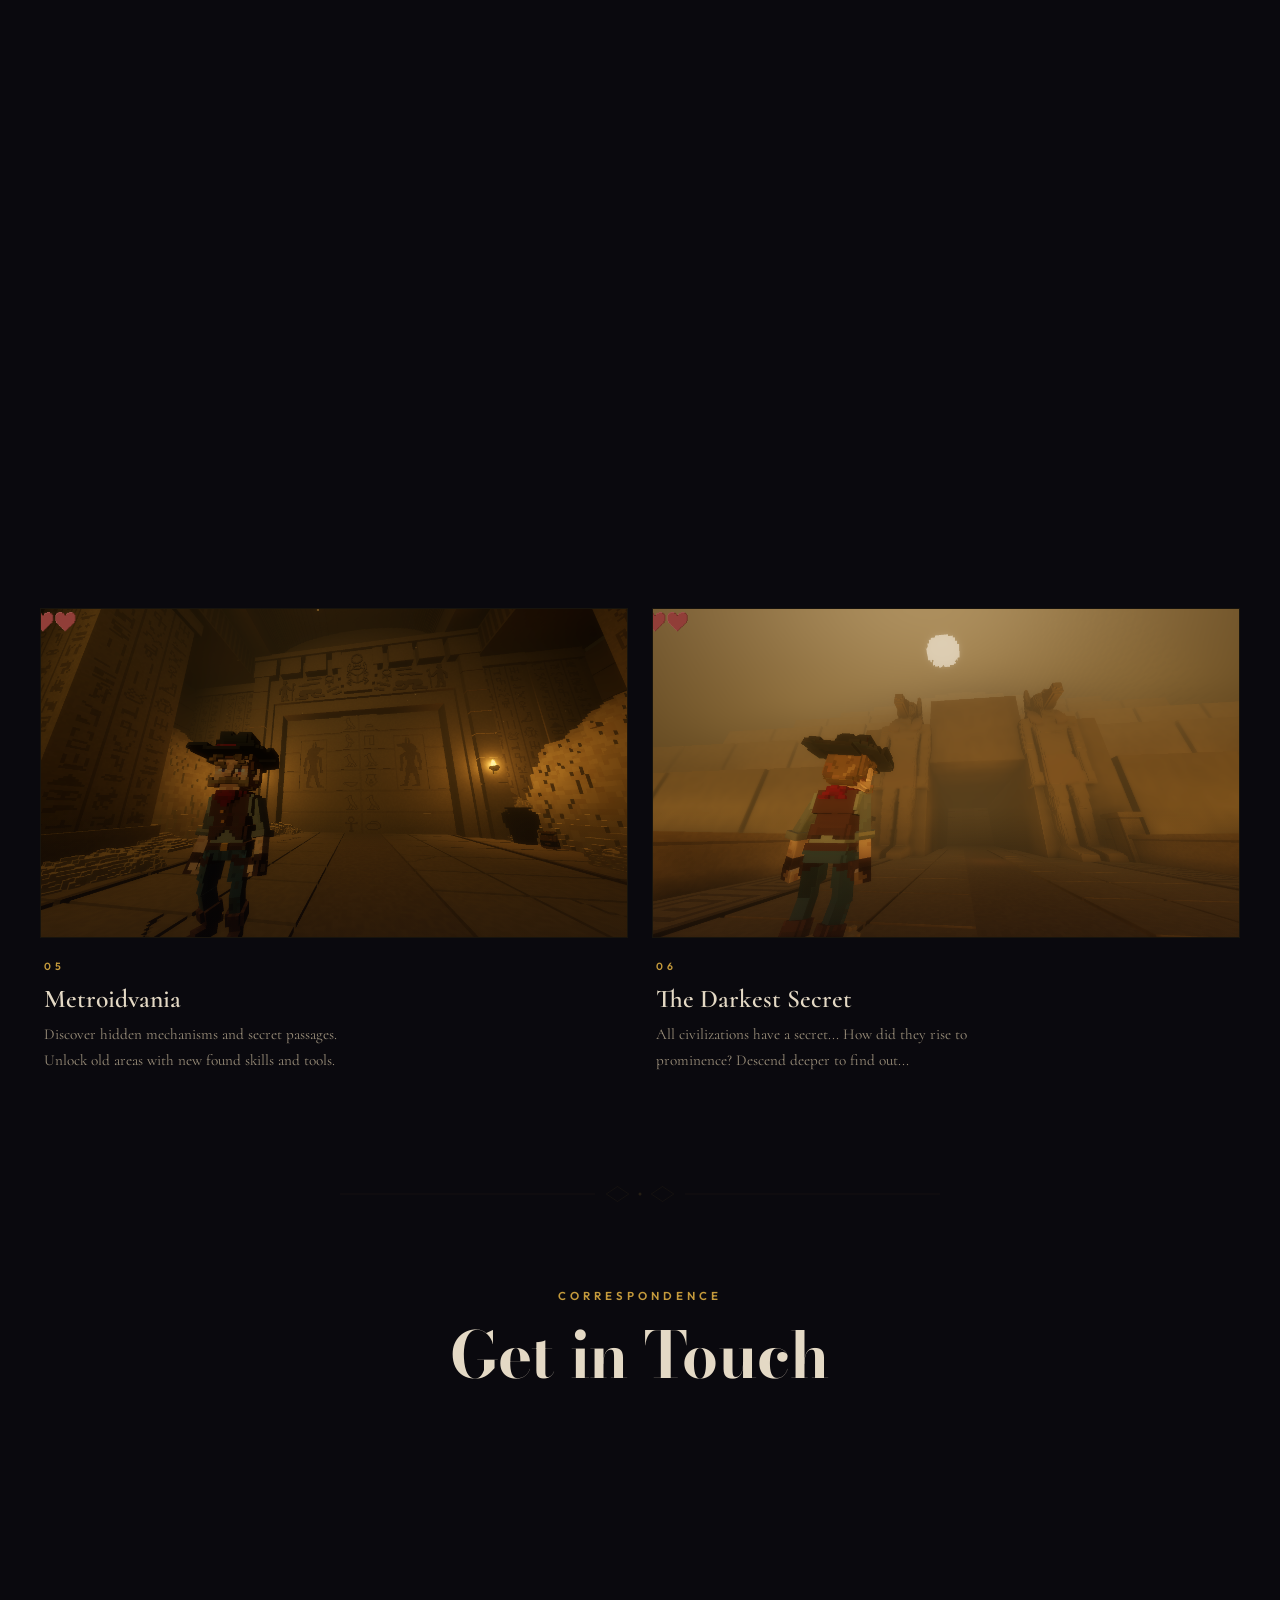
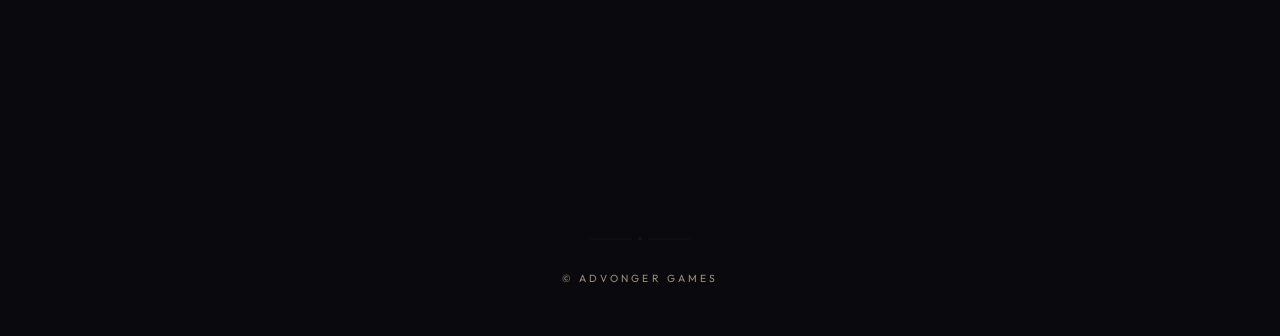
==== commit 3ef53d6d: "Banana" ====
--- a/index.html
+++ b/index.html
@@ -3,168 +3,247 @@
 <head>
   <meta charset="UTF-8">
   <meta name="viewport" content="width=device-width, initial-scale=1.0">
-  <meta name="description" content="The Great Exhibition is a cinematic game experience showcased through a parallax single-page website.">
+  <meta name="description" content="The Great Exhibition — an adventure game where you run your own museum, explore ancient temples, and uncover forgotten secrets.">
   <title>The Great Exhibition | Advonger Games</title>
   <link rel="preconnect" href="https://fonts.googleapis.com">
   <link rel="preconnect" href="https://fonts.gstatic.com" crossorigin>
-  <link href="https://fonts.googleapis.com/css2?family=Cormorant+Garamond:wght@500;600;700&family=Manrope:wght@400;500;600;700;800&display=swap" rel="stylesheet">
+  <link href="https://fonts.googleapis.com/css2?family=Bodoni+Moda:ital,opsz,wght@0,6..96,400;0,6..96,700;0,6..96,900;1,6..96,400&family=Cormorant:ital,wght@0,300;0,400;0,500;0,600;1,400;1,500&family=Outfit:wght@300;400;500;600;700&display=swap" rel="stylesheet">
   <link rel="stylesheet" href="styles.css">
 </head>
 <body>
-  <div class="page-shell">
-    <header class="hero" id="top">
-      <div class="hero-backdrop"></div>
-      <nav class="topbar">
-        <a class="brand" href="#top" aria-label="Advonger Games home">
-          <img src="images/Advonger_Games_logo.png" alt="Advonger Games logo">
-        </a>
-      </nav>
-
-      <div class="hero-content" data-parallax data-speed="0.18">
-        <p class="eyebrow">Advonger Games presents</p>
-        <h1>The Great Exhibition</h1>
-        <p class="hero-copy">
-          An adventure game where you run your own museum. Explore ancient temples to gather artifacts. Increase your prestigfe and descend ever deeper.
-        </p>
-        <div class="hero-actions">
-          <a class="button button-primary" href="#gallery">Enter The Showcase</a>
-          <a class="button button-secondary" href="#contact">Contact</a>
+  <div class="grain" aria-hidden="true"></div>
+
+  <header class="hero" id="top">
+    <canvas class="dust-canvas" aria-hidden="true"></canvas>
+
+    <nav class="topbar">
+      <a class="brand" href="#top" aria-label="Advonger Games home">
+        <img src="images/Advonger_Games_logo.png" alt="Advonger Games logo">
+      </a>
+      <div class="nav-links">
+        <a href="#trailer">Trailer</a>
+        <a href="#experience">Experience</a>
+        <a href="#gallery">Gallery</a>
+        <a href="#contact">Contact</a>
+      </div>
+    </nav>
+
+    <div class="hero-bg">
+      <img src="images/Screenshot1.png" alt="">
+    </div>
+
+    <div class="hero-content" data-parallax data-speed="0.12">
+      <div class="hero-ornament" aria-hidden="true">
+        <svg width="200" height="12" viewBox="0 0 200 12">
+          <line x1="0" y1="6" x2="85" y2="6" stroke="currentColor" stroke-width="0.5"/>
+          <circle cx="100" cy="6" r="3" fill="none" stroke="currentColor" stroke-width="0.5"/>
+          <line x1="115" y1="6" x2="200" y2="6" stroke="currentColor" stroke-width="0.5"/>
+        </svg>
+      </div>
+
+      <p class="eyebrow reveal" data-delay="0">Advonger Games presents</p>
+      <h1 class="reveal" data-delay="1">The Great<br>Exhibition</h1>
+      <p class="hero-copy reveal" data-delay="2">
+        An adventure game where you run your own museum. Explore ancient temples
+        to gather artifacts. Increase your prestige and descend ever deeper.
+      </p>
+      <div class="hero-actions reveal" data-delay="3">
+        <a class="btn btn-gold" href="#gallery">Enter The Showcase</a>
+        <a class="btn btn-ghost" href="#contact">Contact</a>
+      </div>
+    </div>
+
+    <div class="hero-sigil" aria-hidden="true">
+      <img src="images/Artifacts.png" alt="">
+    </div>
+
+    <div class="hero-scroll-hint" aria-hidden="true">
+      <span>Scroll to explore</span>
+      <div class="scroll-line"></div>
+    </div>
+  </header>
+
+  <main>
+    <section class="trailer section" id="trailer">
+      <div class="section-header trailer-header scroll-reveal">
+        <p class="eyebrow">Official Trailer</p>
+        <h2>Watch the Trailer</h2>
+      </div>
+
+      <div class="trailer-frame scroll-reveal">
+        <iframe
+          src="https://www.youtube-nocookie.com/embed/RSC0NTQQ5ZE"
+          title="The Great Exhibition — Official Trailer"
+          frameborder="0"
+          allow="accelerometer; autoplay; clipboard-write; encrypted-media; gyroscope; picture-in-picture"
+          allowfullscreen
+          loading="lazy"
+        ></iframe>
+      </div>
+    </section>
+
+    <div class="divider" aria-hidden="true">
+      <svg viewBox="0 0 800 24" preserveAspectRatio="xMidYMid meet">
+        <line x1="0" y1="12" x2="340" y2="12" stroke="currentColor" stroke-width="0.5"/>
+        <path d="M355,12 L370,2 L385,12 L370,22 Z" fill="none" stroke="currentColor" stroke-width="0.5"/>
+        <circle cx="400" cy="12" r="2" fill="currentColor"/>
+        <path d="M415,12 L430,2 L445,12 L430,22 Z" fill="none" stroke="currentColor" stroke-width="0.5"/>
+        <line x1="460" y1="12" x2="800" y2="12" stroke="currentColor" stroke-width="0.5"/>
+      </svg>
+    </div>
+
+    <section class="features section" id="experience">
+      <div class="section-header scroll-reveal">
+        <p class="eyebrow">The Experience</p>
+        <h2>Descend into ancient temples to expand your ever-growing collection of artifacts.</h2>
+      </div>
+
+      <div class="features-grid">
+        <article class="feature-card scroll-reveal" data-delay="0">
+          <div class="feature-numeral">I</div>
+          <h3>Curate your Collection</h3>
+          <p>The prior curator, Mr. Silus Vane, has mysteriously disappeared. As the new curator, you must follow in his footsteps and expand the collection without succumbing to his same fate.</p>
+          <div class="feature-line"></div>
+        </article>
+
+        <article class="feature-card scroll-reveal" data-delay="1">
+          <div class="feature-numeral">II</div>
+          <h3>Become an Archeologist</h3>
+          <p>Explore ancient temples, solve puzzles, and uncover hidden secrets to acquire new artifacts. Each discovery adds to your collection and brings you closer to understanding the mysteries of the ancient civilizations.</p>
+          <div class="feature-line"></div>
+        </article>
+
+        <article class="feature-card scroll-reveal" data-delay="2">
+          <div class="feature-numeral">III</div>
+          <h3>Gain Prestige</h3>
+          <p>As you expand your collection of artifacts, your reputation and influence grows, opening new opportunities for ever further exploration.</p>
+          <div class="feature-line"></div>
+        </article>
+      </div>
+    </section>
+
+    <div class="divider" aria-hidden="true">
+      <svg viewBox="0 0 800 24" preserveAspectRatio="xMidYMid meet">
+        <line x1="0" y1="12" x2="340" y2="12" stroke="currentColor" stroke-width="0.5"/>
+        <path d="M355,12 L370,2 L385,12 L370,22 Z" fill="none" stroke="currentColor" stroke-width="0.5"/>
+        <circle cx="400" cy="12" r="2" fill="currentColor"/>
+        <path d="M415,12 L430,2 L445,12 L430,22 Z" fill="none" stroke="currentColor" stroke-width="0.5"/>
+        <line x1="460" y1="12" x2="800" y2="12" stroke="currentColor" stroke-width="0.5"/>
+      </svg>
+    </div>
+
+    <section class="gallery section" id="gallery">
+      <div class="section-header gallery-header scroll-reveal">
+        <p class="eyebrow">The Showcase</p>
+        <h2>Artifacts, danger, and forgotten secrets.</h2>
+      </div>
+
+      <div class="gallery-grid">
+        <article class="gallery-item gallery-wide scroll-reveal">
+          <div class="gallery-media">
+            <img src="images/Screenshot1.png" alt="The Great Exhibition screenshot one" loading="lazy">
+          </div>
+          <div class="gallery-caption">
+            <span class="gallery-index">01</span>
+            <h3>Curate your Collection</h3>
+            <p>Place artifacts into your museum to gather prestige. Each artifact is like a page in a book &mdash; assemble the whole book to fully understand the story.</p>
+          </div>
+        </article>
+
+        <article class="gallery-item scroll-reveal">
+          <div class="gallery-media">
+            <img src="images/Screenshot2.png" alt="The Great Exhibition screenshot two" loading="lazy">
+          </div>
+          <div class="gallery-caption">
+            <span class="gallery-index">02</span>
+            <h3>Set in the 1900s</h3>
+            <p>Experience the world of archeology as it was in the early 20th century, with all its challenges and discoveries.</p>
+          </div>
+        </article>
+
+        <article class="gallery-item scroll-reveal">
+          <div class="gallery-media">
+            <img src="images/Screenshot3.png" alt="The Great Exhibition screenshot three" loading="lazy">
+          </div>
+          <div class="gallery-caption">
+            <span class="gallery-index">03</span>
+            <h3>Artifacts</h3>
+            <p>Gather an incredible amount of handcrafted voxel artifacts.</p>
+          </div>
+        </article>
+
+        <article class="gallery-item gallery-wide scroll-reveal">
+          <div class="gallery-media">
+            <img src="images/Screenshot4.png" alt="The Great Exhibition screenshot four" loading="lazy">
+          </div>
+          <div class="gallery-caption">
+            <span class="gallery-index">04</span>
+            <h3>Danger &amp; Death</h3>
+            <p>Danger lurks around every corner. From spikes to giant boulders you'll have to run away from. Being an archeologist has never been easy!</p>
+          </div>
+        </article>
+
+        <article class="gallery-item scroll-reveal">
+          <div class="gallery-media">
+            <img src="images/Screenshot5.png" alt="The Great Exhibition screenshot five" loading="lazy">
+          </div>
+          <div class="gallery-caption">
+            <span class="gallery-index">05</span>
+            <h3>Metroidvania</h3>
+            <p>Discover hidden mechanisms and secret passages. Unlock old areas with new found skills and tools.</p>
+          </div>
+        </article>
+
+        <article class="gallery-item scroll-reveal">
+          <div class="gallery-media">
+            <img src="images/Screenshot6.png" alt="The Great Exhibition screenshot six" loading="lazy">
+          </div>
+          <div class="gallery-caption">
+            <span class="gallery-index">06</span>
+            <h3>The Darkest Secret</h3>
+            <p>All civilizations have a secret... How did they rise to prominence? Descend deeper to find out...</p>
+          </div>
+        </article>
+      </div>
+    </section>
+
+    <div class="divider" aria-hidden="true">
+      <svg viewBox="0 0 800 24" preserveAspectRatio="xMidYMid meet">
+        <line x1="0" y1="12" x2="340" y2="12" stroke="currentColor" stroke-width="0.5"/>
+        <path d="M355,12 L370,2 L385,12 L370,22 Z" fill="none" stroke="currentColor" stroke-width="0.5"/>
+        <circle cx="400" cy="12" r="2" fill="currentColor"/>
+        <path d="M415,12 L430,2 L445,12 L430,22 Z" fill="none" stroke="currentColor" stroke-width="0.5"/>
+        <line x1="460" y1="12" x2="800" y2="12" stroke="currentColor" stroke-width="0.5"/>
+      </svg>
+    </div>
+
+    <section class="contact section" id="contact">
+      <div class="section-header contact-header scroll-reveal">
+        <p class="eyebrow">Correspondence</p>
+        <h2>Get in Touch</h2>
+      </div>
+
+      <div class="contact-body scroll-reveal">
+        <p>For any questions about The Great Exhibition, press requests, partnership enquiries, or general updates, email Advonger Games directly.</p>
+        <div class="contact-email-block">
+          <span class="contact-label">Contact email</span>
+          <a class="contact-email" href="mailto:advongergames@outlook.com">advongergames@outlook.com</a>
         </div>
       </div>
-    </header>
-
-    <main>
-      <section class="intro section" id="experience">
-        <div class="section-heading">
-          <p class="eyebrow">Curate your Collection</p>
-          <h2>Descend into ancient temples to expand your ever growing collection of artifacts.</h2>
-        </div>
-        <div class="intro-grid">
-          <article>
-            <h3>Curate your Collection</h3>
-            <p>
-                The prior curator, Mr. Silus Vane, has mysteriously disappeared. As the new curator, you must follow in his footsteps and expand the collection without succumbing to his same fate.
-            </p>
-          </article>
-          <article>
-            <h3>Become an Archeologist</h3>
-            <p>
-                Explore ancient temples, solve puzzles, and uncover hidden secrets to acquire new artifacts. Each discovery adds to your collection and brings you closer to understanding the mysteries of the ancient civilizations. 
-            </p>
-          </article>
-          <article>
-            <h3>Gain Prestige</h3>
-            <p>
-              As you expand your collection of artifacts, your reputation and influence grows, opening new opportunities for ever further exploration.
-            </p>
-          </article>
-        </div>
-      </section>
-
-      <section class="gallery section" id="gallery">
-        <div class="trailer-feature">
-          <div class="section-heading trailer-heading">
-            <p class="eyebrow">Official trailer</p>
-          </div>
-
-          <div class="trailer-player">
-            <div class="trailer-frame">
-              <iframe width="560" height="315" src="https://www.youtube.com/embed/RSC0NTQQ5ZE?si=EnCVtJQtzwzAWikQ" title="YouTube video player" frameborder="0" allow="accelerometer; autoplay; clipboard-write; encrypted-media; gyroscope; picture-in-picture; web-share" referrerpolicy="strict-origin-when-cross-origin" allowfullscreen></iframe>
-            </div>
-          </div>
-        </div>
-
-        <div class="section-heading gallery-heading">
-          <p class="eyebrow">Screenshots</p>
-          <h2>Become an archeologist, gather ancient artifacts and curate your collection.</h2>
-        </div>
-
-        <article class="showcase-card">
-          <div class="showcase-media">
-            <img src="images/Screenshot1.png" alt="The Great Exhibition screenshot one">
-            <div class="showcase-overlay left-align">
-              <p class="showcase-index">01</p>
-              <h3>Curate your Collection</h3>
-              <p>Place artifacts into your museum to gather prestige. Each artifact is like a page in a book, assemble the whole book to fully understand the story.</p>
-            </div>
-          </div>
-        </article>
-
-        <article class="showcase-card">
-          <div class="showcase-media">
-            <img src="images/Screenshot2.png" alt="The Great Exhibition screenshot two">
-            <div class="showcase-overlay right-align">
-              <p class="showcase-index">02</p>
-              <h3>Set in the 1900s</h3>
-              <p>Experience the world of archeology as it was in the early 20th century, with all its challenges and discoveries.</p>
-            </div>
-          </div>
-        </article>
-
-        <article class="showcase-card">
-          <div class="showcase-media">
-            <img src="images/Screenshot3.png" alt="The Great Exhibition screenshot three">
-            <div class="showcase-overlay left-align compact">
-              <p class="showcase-index">03</p>
-              <h3>Artifacts</h3>
-              <p>Gather an incredible amount of handcrafted voxel artifacts.</p>
-            </div>
-          </div>
-        </article>
-
-        <article class="showcase-card">
-          <div class="showcase-media">
-            <img src="images/Screenshot4.png" alt="The Great Exhibition screenshot four">
-            <div class="showcase-overlay right-align">
-              <p class="showcase-index">04</p>
-              <h3>Danger & Death</h3>
-              <p>Danger lurks around every corner. From spikes to giant boulders you'll have to run away from. Being an archeologist has never been easy!</p>
-            </div>
-          </div>
-        </article>
-
-        <article class="showcase-card">
-          <div class="showcase-media">
-            <img src="images/Screenshot5.png" alt="The Great Exhibition screenshot five">
-            <div class="showcase-overlay left-align compact">
-              <p class="showcase-index">05</p>
-              <h3>Metroidvania</h3>
-              <p>Discover hidden mechanisms and secret passages. Unlock old areas with new found skills and tools.</p>
-            </div>
-          </div>
-        </article>
-
-        <article class="showcase-card">
-          <div class="showcase-media">
-            <img src="images/Screenshot6.png" alt="The Great Exhibition screenshot six">
-            <div class="showcase-overlay right-align">
-              <p class="showcase-index">06</p>
-              <h3>The Darkest Secret</h3>
-              <p>All civilizations have a secret... How did they rise to prominence? Descend deeper to find out...</p>
-            </div>
-          </div>
-        </article>
-      </section>
-
-      <section class="contact section" id="contact">
-        <div class="section-heading contact-heading">
-          <p class="eyebrow">Contact Advonger Games</p>
-        </div>
-
-        <div class="contact-layout">
-          <div class="contact-copy">
-            <p>
-              For any questions about The Great Exhibition, press requests, partnership enquiries, or general updates, email Advonger Games directly.
-            </p>
-            <p class="contact-note">
-              Contact email: <a class="contact-email" href="mailto:advongergames@outlook.com">advongergames@outlook.com</a>
-            </p>
-          </div>
-        </div>
-      </section>
-    </main>
-  </div>
+    </section>
+  </main>
+
+  <footer class="site-footer">
+    <div class="footer-ornament" aria-hidden="true">
+      <svg width="100" height="12" viewBox="0 0 100 12">
+        <line x1="0" y1="6" x2="42" y2="6" stroke="currentColor" stroke-width="0.5"/>
+        <circle cx="50" cy="6" r="2" fill="currentColor" opacity="0.5"/>
+        <line x1="58" y1="6" x2="100" y2="6" stroke="currentColor" stroke-width="0.5"/>
+      </svg>
+    </div>
+    <p>&copy; Advonger Games</p>
+  </footer>
 
   <script src="script.js"></script>
 </body>
-</html>
+</html>
--- a/styles.css
+++ b/styles.css
@@ -1,20 +1,43 @@
+/* ================================================
+   THE GREAT EXHIBITION
+   Aesthetic: Victorian Exhibition Catalogue
+   Dark Antiquarian / Museum Atmosphere
+   ================================================ */
+
+/* ─── Custom Properties ─────────────────────────── */
 :root {
-  --bg: #07111c;
-  --bg-soft: #102136;
-  --panel: rgba(7, 17, 28, 0.72);
-  --panel-strong: rgba(7, 17, 28, 0.88);
-  --line: rgba(217, 184, 122, 0.24);
-  --text: #f5efe1;
-  --muted: #c8c0ad;
-  --accent: #d9b87a;
-  --accent-strong: #e7c995;
-  --shadow: 0 24px 80px rgba(0, 0, 0, 0.42);
-  --radius-lg: 30px;
-  --radius-md: 22px;
-  --content-width: min(1180px, calc(100% - 48px));
-}
-
-* {
+  --bg: #0a090e;
+  --bg-warm: #0f0d0a;
+  --surface: rgba(18, 15, 12, 0.88);
+  --surface-hover: rgba(24, 20, 16, 0.92);
+
+  --gold: #c49a3c;
+  --gold-light: #dbb668;
+  --gold-dim: rgba(196, 154, 60, 0.3);
+  --gold-glow: rgba(196, 154, 60, 0.06);
+
+  --cream: #e4d9c5;
+  --cream-dim: #9a8e7a;
+  --cream-bright: #f2ead6;
+
+  --line: rgba(196, 154, 60, 0.1);
+  --line-hover: rgba(196, 154, 60, 0.28);
+
+  --shadow-deep: 0 40px 100px rgba(0, 0, 0, 0.7);
+  --shadow-medium: 0 16px 48px rgba(0, 0, 0, 0.45);
+  --shadow-glow: 0 0 80px rgba(196, 154, 60, 0.06);
+
+  --content: min(1200px, calc(100% - 48px));
+  --content-narrow: min(780px, calc(100% - 48px));
+
+  --ease-out: cubic-bezier(0.22, 1, 0.36, 1);
+  --ease-in-out: cubic-bezier(0.65, 0, 0.35, 1);
+}
+
+/* ─── Reset ─────────────────────────────────────── */
+*,
+*::before,
+*::after {
   box-sizing: border-box;
 }
 
@@ -24,12 +47,14 @@
 
 body {
   margin: 0;
-  font-family: "Manrope", sans-serif;
-  color: var(--text);
-  background:
-    radial-gradient(circle at top, rgba(217, 184, 122, 0.12), transparent 34%),
-    linear-gradient(180deg, #08131f 0%, #07111c 24%, #091726 60%, #050b12 100%);
+  font-family: "Cormorant", serif;
+  font-weight: 400;
+  font-size: 1.1rem;
+  line-height: 1.75;
+  color: var(--cream-dim);
+  background: var(--bg);
   overflow-x: hidden;
+  -webkit-font-smoothing: antialiased;
 }
 
 img {
@@ -42,701 +67,778 @@
   text-decoration: none;
 }
 
-.page-shell {
-  position: relative;
-}
-
-.page-shell::before {
-  content: "";
+:focus-visible {
+  outline: 2px solid var(--gold);
+  outline-offset: 4px;
+}
+
+/* ─── Grain Overlay ─────────────────────────────── */
+.grain {
   position: fixed;
   inset: 0;
+  z-index: 9999;
   pointer-events: none;
-  background-image:
-    linear-gradient(rgba(255, 255, 255, 0.03) 1px, transparent 1px),
-    linear-gradient(90deg, rgba(255, 255, 255, 0.03) 1px, transparent 1px);
-  background-size: 120px 120px;
-  mask-image: radial-gradient(circle at center, black 20%, transparent 80%);
-  opacity: 0.18;
-}
-
-.section,
-.hero {
-  position: relative;
-  z-index: 1;
-}
-
-.hero {
-  min-height: 100vh;
-  padding: 24px 0 64px;
-  display: grid;
-  grid-template-rows: auto 1fr;
-  overflow: clip;
-}
-
-.hero-backdrop {
-  position: absolute;
-  inset: 0;
-  background:
-    linear-gradient(180deg, rgba(5, 11, 18, 0.16), rgba(5, 11, 18, 0.7)),
-    radial-gradient(circle at 20% 20%, rgba(217, 184, 122, 0.18), transparent 28%),
-    url("images/Screenshot1.png") center top / cover no-repeat;
-  transform: scale(1.08);
-}
-
-.topbar,
-.hero-content,
-.section-heading,
-.intro-grid,
-.gallery,
-.details-panel,
-.contact-layout {
-  width: var(--content-width);
-  margin: 0 auto;
-}
-
+  opacity: 0.028;
+  background-image: url("data:image/svg+xml,%3Csvg viewBox='0 0 512 512' xmlns='http://www.w3.org/2000/svg'%3E%3Cfilter id='n'%3E%3CfeTurbulence type='fractalNoise' baseFrequency='0.85' numOctaves='4' stitchTiles='stitch'/%3E%3C/filter%3E%3Crect width='100%25' height='100%25' filter='url(%23n)'/%3E%3C/svg%3E");
+  background-repeat: repeat;
+}
+
+/* ─── Typography ────────────────────────────────── */
+h1, h2, h3 {
+  margin: 0;
+  font-family: "Bodoni Moda", serif;
+  color: var(--cream);
+}
+
+h1 {
+  font-weight: 900;
+  font-size: clamp(4.5rem, 12vw, 10rem);
+  line-height: 0.88;
+  letter-spacing: -0.02em;
+  background: linear-gradient(135deg, var(--cream-bright) 20%, var(--gold-light) 80%);
+  -webkit-background-clip: text;
+  -webkit-text-fill-color: transparent;
+  background-clip: text;
+}
+
+h2 {
+  font-weight: 700;
+  font-size: clamp(2.4rem, 5vw, 4.2rem);
+  line-height: 1.05;
+  letter-spacing: -0.01em;
+}
+
+h3 {
+  font-family: "Cormorant", serif;
+  font-weight: 600;
+  font-size: clamp(1.5rem, 2.4vw, 2.2rem);
+  line-height: 1.15;
+}
+
+.eyebrow {
+  margin: 0 0 16px;
+  font-family: "Outfit", sans-serif;
+  font-size: 0.72rem;
+  font-weight: 600;
+  letter-spacing: 0.35em;
+  text-transform: uppercase;
+  color: var(--gold);
+}
+
+/* ─── Buttons ───────────────────────────────────── */
+.btn {
+  display: inline-flex;
+  align-items: center;
+  justify-content: center;
+  font-family: "Outfit", sans-serif;
+  font-weight: 600;
+  font-size: 0.78rem;
+  letter-spacing: 0.14em;
+  text-transform: uppercase;
+  padding: 16px 32px;
+  cursor: pointer;
+  transition:
+    transform 0.3s ease,
+    box-shadow 0.3s ease,
+    background 0.3s ease,
+    border-color 0.3s ease,
+    color 0.3s ease;
+}
+
+.btn:hover {
+  transform: translateY(-2px);
+}
+
+.btn-gold {
+  background: linear-gradient(135deg, var(--gold) 0%, #a17a28 100%);
+  color: var(--bg);
+  border: 1px solid var(--gold);
+}
+
+.btn-gold:hover {
+  box-shadow:
+    0 8px 32px rgba(196, 154, 60, 0.3),
+    0 0 80px rgba(196, 154, 60, 0.08);
+}
+
+.btn-ghost {
+  background: transparent;
+  color: var(--cream);
+  border: 1px solid var(--line);
+}
+
+.btn-ghost:hover {
+  border-color: var(--gold-dim);
+  color: var(--gold-light);
+  background: rgba(196, 154, 60, 0.03);
+}
+
+/* ─── Navigation ────────────────────────────────── */
 .topbar {
-  position: absolute;
-  top: 24px;
-  left: 24px;
-  width: auto;
-  margin: 0;
+  position: fixed;
+  top: 0;
+  left: 0;
+  right: 0;
+  z-index: 100;
   display: flex;
   align-items: center;
-  justify-content: flex-start;
-  gap: 24px;
-  padding: 0;
-  z-index: 3;
+  justify-content: space-between;
+  padding: 18px 32px;
+  background: transparent;
+  backdrop-filter: blur(0px);
+  border-bottom: 1px solid transparent;
+  transition:
+    background 0.45s ease,
+    backdrop-filter 0.45s ease,
+    border-color 0.45s ease;
+}
+
+.topbar.scrolled {
+  background: rgba(10, 9, 14, 0.88);
+  backdrop-filter: blur(24px);
+  border-bottom-color: var(--line);
 }
 
 .brand {
   display: inline-flex;
   align-items: center;
-  padding: 12px 14px;
-  border: 1px solid rgba(255, 255, 255, 0.14);
-  border-radius: 22px;
-  background: rgba(6, 14, 24, 0.42);
-  backdrop-filter: blur(12px);
-  box-shadow: 0 18px 36px rgba(0, 0, 0, 0.22);
 }
 
 .brand img {
-  width: clamp(92px, 8vw, 126px);
-  filter: drop-shadow(0 12px 28px rgba(0, 0, 0, 0.36));
-}
-
-.topbar-links {
+  width: clamp(80px, 8vw, 120px);
+  filter: drop-shadow(0 4px 12px rgba(0, 0, 0, 0.5));
+}
+
+.nav-links {
   display: flex;
-  gap: 18px;
-  flex-wrap: wrap;
-}
-
-.topbar-links a {
-  padding: 10px 14px;
-  border: 1px solid rgba(255, 255, 255, 0.12);
-  border-radius: 999px;
-  background: rgba(6, 14, 24, 0.34);
-  backdrop-filter: blur(12px);
-  transition: border-color 180ms ease, transform 180ms ease, background 180ms ease;
-}
-
-.topbar-links a:hover,
-.topbar-links a:focus-visible {
-  border-color: rgba(217, 184, 122, 0.5);
-  background: rgba(6, 14, 24, 0.54);
-  transform: translateY(-2px);
+  align-items: center;
+  gap: 32px;
+}
+
+.nav-links a {
+  font-family: "Outfit", sans-serif;
+  font-size: 0.72rem;
+  font-weight: 500;
+  letter-spacing: 0.22em;
+  text-transform: uppercase;
+  color: var(--cream-dim);
+  position: relative;
+  transition: color 0.3s ease;
+}
+
+.nav-links a::after {
+  content: "";
+  position: absolute;
+  bottom: -4px;
+  left: 0;
+  width: 0;
+  height: 1px;
+  background: var(--gold);
+  transition: width 0.3s var(--ease-out);
+}
+
+.nav-links a:hover {
+  color: var(--gold-light);
+}
+
+.nav-links a:hover::after {
+  width: 100%;
+}
+
+/* ─── Hero ──────────────────────────────────────── */
+.hero {
+  position: relative;
+  min-height: 100vh;
+  display: flex;
+  align-items: center;
+  overflow: hidden;
+}
+
+.hero-bg {
+  position: absolute;
+  inset: 0;
+  z-index: 0;
+}
+
+.hero-bg img {
+  width: 100%;
+  height: 100%;
+  object-fit: cover;
+  object-position: center top;
+  opacity: 0.35;
+  filter: saturate(0.5) brightness(0.6);
+  animation: heroZoom 25s ease-in-out infinite alternate;
+}
+
+.hero-bg::after {
+  content: "";
+  position: absolute;
+  inset: 0;
+  z-index: 1;
+  background:
+    radial-gradient(ellipse 70% 50% at 50% 40%, transparent 10%, rgba(10, 9, 14, 0.5) 60%, var(--bg) 100%),
+    linear-gradient(to bottom, transparent 50%, var(--bg) 100%),
+    linear-gradient(to top, transparent 80%, rgba(10, 9, 14, 0.4) 100%);
+}
+
+@keyframes heroZoom {
+  from { transform: scale(1); }
+  to { transform: scale(1.08); }
+}
+
+.dust-canvas {
+  position: absolute;
+  inset: 0;
+  z-index: 2;
+  pointer-events: none;
 }
 
 .hero-content {
   position: relative;
-  z-index: 2;
-  align-self: center;
-  max-width: 740px;
-  margin-top: clamp(72px, 10vh, 132px);
-  padding: 4vh 0 8vh;
-}
-
-.eyebrow {
-  margin: 0 0 14px;
-  font-size: 0.82rem;
-  letter-spacing: 0.3em;
-  text-transform: uppercase;
-  color: var(--accent-strong);
-}
-
-h1,
-h2,
-h3 {
-  margin: 0;
-  font-family: "Cormorant Garamond", serif;
-  font-weight: 600;
-  line-height: 0.94;
-}
-
-h1 {
-  max-width: 9ch;
-  font-size: clamp(4rem, 11vw, 8rem);
-}
-
-h2 {
-  font-size: clamp(2.6rem, 5vw, 4.6rem);
-}
-
-h3 {
-  font-size: clamp(2rem, 3vw, 3.1rem);
-}
-
-.hero-copy,
-.intro-grid p,
-.showcase-overlay p,
-.details-copy p,
-.contact-copy p,
-.contact-form input,
-.contact-form textarea,
-.form-status {
-  line-height: 1.7;
+  z-index: 3;
+  width: var(--content);
+  margin: 0 auto;
+  max-width: 800px;
+  padding: 120px 0 80px;
+}
+
+.hero-ornament {
+  color: var(--gold-dim);
+  margin-bottom: 28px;
+}
+
+.hero-ornament svg {
+  display: block;
 }
 
 .hero-copy {
-  max-width: 62ch;
+  max-width: 52ch;
   margin: 20px 0 0;
-  font-size: 1.05rem;
-  color: var(--muted);
+  font-size: 1.15rem;
+  line-height: 1.8;
+  color: var(--cream-dim);
 }
 
 .hero-actions {
   display: flex;
   flex-wrap: wrap;
   gap: 16px;
-  margin-top: 28px;
-}
-
-.button {
-  display: inline-flex;
+  margin-top: 36px;
+}
+
+/* Hero reveal animation */
+.reveal {
+  opacity: 0;
+  transform: translateY(28px);
+  animation: revealUp 1s var(--ease-out) forwards;
+}
+
+.reveal[data-delay="0"] { animation-delay: 0.2s; }
+.reveal[data-delay="1"] { animation-delay: 0.5s; }
+.reveal[data-delay="2"] { animation-delay: 0.8s; }
+.reveal[data-delay="3"] { animation-delay: 1.1s; }
+
+@keyframes revealUp {
+  to {
+    opacity: 1;
+    transform: translateY(0);
+  }
+}
+
+.hero-sigil {
+  position: absolute;
+  right: min(6vw, 80px);
+  bottom: 10vh;
+  width: min(22vw, 280px);
+  opacity: 0.12;
+  pointer-events: none;
+  z-index: 2;
+  filter: sepia(0.3) brightness(0.8);
+}
+
+.hero-scroll-hint {
+  position: absolute;
+  bottom: 32px;
+  left: 50%;
+  transform: translateX(-50%);
+  display: flex;
+  flex-direction: column;
   align-items: center;
+  gap: 10px;
+  z-index: 3;
+  color: var(--cream-dim);
+  opacity: 0;
+  animation: revealUp 1s var(--ease-out) 1.8s forwards;
+}
+
+.hero-scroll-hint span {
+  font-family: "Outfit", sans-serif;
+  font-size: 0.62rem;
+  font-weight: 500;
+  letter-spacing: 0.3em;
+  text-transform: uppercase;
+}
+
+.scroll-line {
+  width: 1px;
+  height: 40px;
+  background: linear-gradient(to bottom, var(--gold), transparent);
+  transform-origin: top;
+  animation: scrollPulse 2.5s ease-in-out infinite;
+}
+
+@keyframes scrollPulse {
+  0%, 100% { opacity: 0.2; transform: scaleY(0.5); }
+  50% { opacity: 0.8; transform: scaleY(1); }
+}
+
+/* ─── Section Framework ─────────────────────────── */
+.section {
+  position: relative;
+  padding: 100px 0;
+}
+
+.section-header {
+  width: var(--content);
+  margin: 0 auto 48px;
+}
+
+.section-header h2 {
+  max-width: 16ch;
+}
+
+/* ─── Ornamental Dividers ───────────────────────── */
+.divider {
+  display: flex;
   justify-content: center;
-  min-height: 52px;
-  padding: 0 22px;
-  border-radius: 999px;
-  border: 1px solid transparent;
-  font-weight: 700;
-  letter-spacing: 0.02em;
-  cursor: pointer;
-  transition: transform 180ms ease, box-shadow 180ms ease, background 180ms ease, border-color 180ms ease;
-}
-
-.button:hover,
-.button:focus-visible {
-  transform: translateY(-2px);
-}
-
-.button-primary {
-  color: #08111a;
-  background: linear-gradient(135deg, var(--accent-strong), var(--accent));
-  box-shadow: 0 18px 36px rgba(217, 184, 122, 0.24);
-}
-
-.button-secondary {
-  border-color: rgba(255, 255, 255, 0.18);
-  background: rgba(8, 17, 26, 0.46);
-  color: var(--text);
-  backdrop-filter: blur(12px);
-}
-
-.section {
-  padding: 120px 0;
-}
-
-.section-heading {
-  margin-bottom: 32px;
-}
-
-.section-heading h2 {
-  max-width: 13ch;
-}
-
-.intro-grid {
-  display: grid;
-  grid-template-columns: repeat(3, minmax(0, 1fr));
-  gap: 24px;
-}
-
-.intro-grid article,
-.details-panel,
-.contact-layout,
-.contact-form {
-  border: 1px solid var(--line);
-  background: linear-gradient(180deg, rgba(17, 33, 54, 0.84), rgba(7, 17, 28, 0.72));
-  box-shadow: var(--shadow);
-  backdrop-filter: blur(12px);
-}
-
-.intro-grid article {
-  padding: 28px;
-  border-radius: var(--radius-md);
-}
-
-.intro-grid h3 {
-  margin-bottom: 16px;
-  font-size: clamp(1.8rem, 2vw, 2.3rem);
-}
-
-.intro-grid p {
-  margin: 0;
-  color: var(--muted);
-}
-
-.gallery {
-  width: min(1380px, calc(100% - 24px));
-  display: grid;
-  gap: 44px;
-}
-
-.trailer-feature {
-  display: grid;
-  gap: 26px;
-  margin-bottom: 10px;
-}
-
-.trailer-heading {
-  margin-bottom: 0;
-}
-
-.trailer-heading h2 {
-  max-width: 14ch;
-}
-
-.trailer-player {
-  display: grid;
-  gap: 20px;
+  padding: 20px 24px;
+  color: var(--gold-dim);
+  opacity: 0.5;
+}
+
+.divider svg {
+  width: min(600px, 80vw);
+  height: 24px;
+}
+
+/* ─── Trailer Section ───────────────────────────── */
+.trailer {
+  padding-top: 80px;
+  padding-bottom: 80px;
+}
+
+.trailer-header {
+  text-align: center;
+  display: flex;
+  flex-direction: column;
+  align-items: center;
+  margin-bottom: 40px;
+}
+
+.trailer-header h2 {
+  max-width: none;
 }
 
 .trailer-frame {
+  width: min(1060px, calc(100% - 48px));
+  margin: 0 auto;
   position: relative;
   aspect-ratio: 16 / 9;
-  border-radius: var(--radius-lg);
+  border: 1px solid var(--line);
+  background: #050408;
   overflow: hidden;
-  border: 1px solid rgba(217, 184, 122, 0.26);
-  box-shadow: var(--shadow);
-  background:
-    linear-gradient(180deg, rgba(4, 10, 16, 0.18), rgba(4, 10, 16, 0.74)),
-    radial-gradient(circle at top left, rgba(217, 184, 122, 0.18), transparent 24%),
-    url("https://img.youtube.com/vi/-8i6SAYagWk/maxresdefault.jpg") center center / cover no-repeat,
-    linear-gradient(135deg, #18283d, #08111c);
-}
-
-.trailer-frame::before {
+  box-shadow:
+    0 40px 120px rgba(0, 0, 0, 0.6),
+    0 0 120px rgba(196, 154, 60, 0.04);
+  transition: border-color 0.5s ease, box-shadow 0.5s ease;
+}
+
+.trailer-frame:hover {
+  border-color: var(--line-hover);
+  box-shadow:
+    0 40px 120px rgba(0, 0, 0, 0.6),
+    0 0 120px rgba(196, 154, 60, 0.08);
+}
+
+.trailer-frame iframe {
+  position: absolute;
+  inset: 0;
+  width: 100%;
+  height: 100%;
+  border: 0;
+}
+
+/* ─── Features Section ──────────────────────────── */
+.features {
+  position: relative;
+}
+
+.features::before {
+  content: "";
+  position: absolute;
+  top: -100px;
+  left: 50%;
+  transform: translateX(-50%);
+  width: 700px;
+  height: 700px;
+  background: radial-gradient(circle, rgba(196, 154, 60, 0.025), transparent 65%);
+  pointer-events: none;
+}
+
+.features-grid {
+  width: var(--content);
+  margin: 0 auto;
+  display: grid;
+  grid-template-columns: repeat(3, 1fr);
+  gap: 24px;
+}
+
+.feature-card {
+  padding: 40px 32px;
+  border: 1px solid var(--line);
+  background: var(--surface);
+  position: relative;
+  transition: border-color 0.4s ease, background 0.4s ease;
+}
+
+.feature-card:hover {
+  border-color: var(--line-hover);
+  background: var(--surface-hover);
+}
+
+.feature-numeral {
+  font-family: "Bodoni Moda", serif;
+  font-size: clamp(3.5rem, 5vw, 6rem);
+  font-weight: 900;
+  color: var(--gold);
+  opacity: 0.05;
+  line-height: 1;
+  margin-bottom: -1rem;
+}
+
+.feature-card h3 {
+  margin-bottom: 14px;
+  color: var(--cream);
+}
+
+.feature-card p {
+  margin: 0;
+  font-size: 1rem;
+  line-height: 1.75;
+}
+
+.feature-line {
+  margin-top: 28px;
+  height: 1px;
+  width: 50%;
+  background: linear-gradient(to right, var(--gold-dim), transparent);
+}
+
+/* ─── Gallery Section ───────────────────────────── */
+.gallery {
+  padding-bottom: 80px;
+}
+
+.gallery-header {
+  margin-bottom: 48px;
+}
+
+.gallery-grid {
+  width: var(--content);
+  margin: 0 auto;
+  display: grid;
+  grid-template-columns: 1fr 1fr;
+  gap: 24px;
+}
+
+.gallery-wide {
+  grid-column: 1 / -1;
+}
+
+.gallery-item {
+  position: relative;
+}
+
+.gallery-media {
+  position: relative;
+  aspect-ratio: 16 / 9;
+  overflow: hidden;
+  border: 1px solid var(--line);
+  background: #050408;
+  transition:
+    transform 0.4s ease,
+    border-color 0.5s ease,
+    box-shadow 0.5s ease;
+}
+
+.gallery-media::after {
   content: "";
   position: absolute;
   inset: 0;
+  z-index: 1;
+  background: linear-gradient(to top, rgba(10, 9, 14, 0.35), transparent 40%);
   pointer-events: none;
-  z-index: 1;
-  background:
-    linear-gradient(180deg, rgba(5, 11, 18, 0.06), rgba(5, 11, 18, 0.14)),
-    linear-gradient(120deg, rgba(217, 184, 122, 0.14), transparent 40%);
-}
-
-.trailer-frame iframe {
+  transition: opacity 0.5s ease;
+}
+
+.gallery-media img {
   width: 100%;
   height: 100%;
-  border: 0;
+  object-fit: cover;
+  object-position: center;
+  transition: transform 1s var(--ease-out);
+}
+
+.gallery-item:hover .gallery-media {
+  border-color: var(--line-hover);
+  box-shadow: var(--shadow-glow);
+}
+
+.gallery-item:hover .gallery-media img {
+  transform: scale(1.04);
+}
+
+.gallery-item:hover .gallery-media::after {
+  opacity: 0.4;
+}
+
+.gallery-caption {
+  padding: 20px 4px 8px;
+}
+
+.gallery-index {
   display: block;
-}
-
-.trailer-copy {
-  max-width: min(720px, 100%);
-  padding: clamp(22px, 3vw, 32px);
-  border-radius: 26px;
-  border: 1px solid rgba(255, 255, 255, 0.12);
-  background: linear-gradient(180deg, rgba(7, 17, 28, 0.86), rgba(7, 17, 28, 0.62));
-  backdrop-filter: blur(10px);
-}
-
-.trailer-kicker {
-  margin: 0 0 10px;
-  font-size: 0.78rem;
-  font-weight: 800;
+  font-family: "Outfit", sans-serif;
+  font-size: 0.65rem;
+  font-weight: 600;
+  letter-spacing: 0.35em;
+  color: var(--gold);
+  margin-bottom: 8px;
+}
+
+.gallery-caption h3 {
+  margin-bottom: 8px;
+  font-size: clamp(1.3rem, 2vw, 1.8rem);
+}
+
+.gallery-caption p {
+  margin: 0;
+  font-size: 0.95rem;
+  max-width: 48ch;
+  line-height: 1.7;
+}
+
+/* ─── Contact Section ───────────────────────────── */
+.contact {
+  padding-top: 60px;
+  padding-bottom: 120px;
+}
+
+.contact-header {
+  text-align: center;
+  display: flex;
+  flex-direction: column;
+  align-items: center;
+}
+
+.contact-header h2 {
+  max-width: none;
+}
+
+.contact-body {
+  width: var(--content-narrow);
+  margin: 0 auto;
+  text-align: center;
+}
+
+.contact-body > p {
+  font-size: 1.1rem;
+  line-height: 1.8;
+  max-width: 52ch;
+  margin: 0 auto;
+}
+
+.contact-email-block {
+  display: inline-flex;
+  flex-direction: column;
+  align-items: center;
+  gap: 10px;
+  margin-top: 36px;
+  padding: 24px 40px;
+  border: 1px solid var(--line);
+  background: var(--surface);
+}
+
+.contact-label {
+  font-family: "Outfit", sans-serif;
+  font-size: 0.62rem;
+  font-weight: 600;
+  letter-spacing: 0.35em;
+  text-transform: uppercase;
+  color: var(--gold);
+}
+
+.contact-email {
+  font-family: "Cormorant", serif;
+  font-size: 1.25rem;
+  font-weight: 500;
+  color: var(--cream);
+  border-bottom: 1px solid var(--gold-dim);
+  transition: color 0.3s ease, border-color 0.3s ease;
+}
+
+.contact-email:hover {
+  color: var(--gold-light);
+  border-color: var(--gold-light);
+}
+
+/* ─── Footer ────────────────────────────────────── */
+.site-footer {
+  text-align: center;
+  padding: 24px 24px 48px;
+  color: var(--cream-dim);
+}
+
+.footer-ornament {
+  margin-bottom: 14px;
+  color: var(--gold-dim);
+  opacity: 0.4;
+}
+
+.footer-ornament svg {
+  display: inline-block;
+}
+
+.site-footer p {
+  margin: 0;
+  font-family: "Outfit", sans-serif;
+  font-size: 0.65rem;
   letter-spacing: 0.3em;
   text-transform: uppercase;
-  color: var(--accent-strong);
-}
-
-.trailer-copy h3 {
-  margin-bottom: 10px;
-}
-
-.trailer-copy p:last-child {
-  margin: 0;
-  max-width: 40ch;
-  color: #efe7d4;
-}
-
-.trailer-note a {
-  color: var(--accent-strong);
-  font-weight: 700;
-  border-bottom: 1px solid rgba(231, 201, 149, 0.5);
-}
-
-.trailer-note a:hover,
-.trailer-note a:focus-visible {
-  color: var(--text);
-  border-bottom-color: rgba(245, 239, 225, 0.8);
-}
-
-.gallery-heading {
-  margin-bottom: 8px;
-}
-
-.showcase-card {
-  position: relative;
-  isolation: isolate;
-  overflow: visible;
-}
-
-.showcase-card::before,
-.showcase-card::after {
-  content: "";
-  position: absolute;
-  top: 36px;
-  bottom: 36px;
-  width: clamp(108px, 11vw, 156px);
-  transform: scale(0.88);
-  transform-origin: center;
+}
+
+/* ─── Scroll Reveal ─────────────────────────────── */
+.scroll-reveal {
   opacity: 0;
-  pointer-events: none;
-  z-index: 0;
-  background-repeat: no-repeat;
-  background-image:
-    linear-gradient(180deg, transparent 0%, rgba(231, 201, 149, 0.95) 12%, rgba(231, 201, 149, 0.95) 88%, transparent 100%),
-    linear-gradient(90deg, rgba(231, 201, 149, 0.96), transparent 88%),
-    linear-gradient(90deg, rgba(231, 201, 149, 0.96), transparent 88%),
-    linear-gradient(90deg, rgba(231, 201, 149, 0.72), transparent 82%),
-    linear-gradient(90deg, rgba(231, 201, 149, 0.72), transparent 82%),
-    radial-gradient(circle, rgba(245, 228, 184, 1) 0%, rgba(231, 201, 149, 0.96) 38%, transparent 42%),
-    radial-gradient(circle, rgba(245, 228, 184, 0.96) 0%, rgba(231, 201, 149, 0.92) 34%, transparent 40%),
-    radial-gradient(circle, rgba(245, 228, 184, 0.92) 0%, rgba(231, 201, 149, 0.88) 32%, transparent 38%);
-  background-size: 2px 100%, 70px 2px, 70px 2px, 44px 2px, 44px 2px, 14px 14px, 12px 12px, 12px 12px;
-  background-position: 34px center, 34px 26px, 34px calc(100% - 26px), 34px 42px, 34px calc(100% - 42px), 28px 50%, 29px 26px, 29px calc(100% - 26px);
-  filter: drop-shadow(0 0 16px rgba(217, 184, 122, 0.5)) drop-shadow(0 0 28px rgba(217, 184, 122, 0.24));
-  transition: opacity 420ms ease, transform 700ms ease;
-}
-
-.showcase-card::before {
-  left: clamp(-140px, -10vw, -88px);
-}
-
-.showcase-card::after {
-  right: clamp(-140px, -10vw, -88px);
-  transform: scale(0.88) scaleX(-1);
-}
-
-.showcase-card.is-visible::before,
-.showcase-card.is-visible::after {
+  transform: translateY(32px);
+  transition:
+    opacity 0.85s var(--ease-out),
+    transform 0.85s var(--ease-out);
+}
+
+.scroll-reveal.revealed {
   opacity: 1;
-  transform: scale(1);
-}
-
-.showcase-card.is-visible::after {
-  transform: scaleX(-1);
-}
-
-.showcase-media {
-  position: relative;
-  z-index: 1;
-  aspect-ratio: 16 / 9;
-  border-radius: var(--radius-lg);
-  overflow: hidden;
-  border: 1px solid rgba(217, 184, 122, 0.24);
-  box-shadow: var(--shadow);
-  background:
-    radial-gradient(circle at top, rgba(217, 184, 122, 0.08), transparent 40%),
-    #02070d;
-}
-
-.showcase-media::after {
-  content: "";
-  position: absolute;
-  inset: 0;
-  background:
-    linear-gradient(180deg, rgba(6, 14, 24, 0.06) 0%, rgba(6, 14, 24, 0.12) 55%, rgba(6, 14, 24, 0.66) 100%),
-    linear-gradient(90deg, rgba(6, 14, 24, 0.16), transparent 28%, transparent 72%, rgba(6, 14, 24, 0.16));
-}
-
-.showcase-media img {
-  width: 100%;
-  height: 100%;
-  object-fit: contain;
-  object-position: center;
-}
-
-.showcase-overlay {
-  position: absolute;
-  bottom: clamp(18px, 3vw, 28px);
-  z-index: 1;
-  width: min(460px, calc(100% - 36px));
-  max-width: 46%;
-  padding: clamp(18px, 2.6vw, 28px);
-  border-radius: 26px;
-  background: linear-gradient(180deg, rgba(7, 17, 28, 0.88), rgba(7, 17, 28, 0.58));
-  border: 1px solid rgba(255, 255, 255, 0.12);
-  display: flex;
-  flex-direction: column;
-  justify-content: flex-end;
-  backdrop-filter: blur(10px);
-}
-
-.showcase-overlay.left-align {
-  left: clamp(18px, 4vw, 42px);
-}
-
-.showcase-overlay.right-align {
-  right: clamp(18px, 4vw, 42px);
-  text-align: right;
-  align-items: flex-end;
-}
-
-.showcase-overlay.compact {
-  width: min(390px, calc(100% - 36px));
-  max-width: 40%;
-}
-
-.showcase-index {
-  margin: 0 0 8px;
-  font-size: 0.8rem;
-  font-weight: 800;
-  letter-spacing: 0.34em;
-  text-transform: uppercase;
-  color: var(--accent-strong);
-}
-
-.showcase-overlay h3 {
-  margin-bottom: 12px;
-}
-
-.showcase-overlay p:last-child {
-  margin: 0;
-  max-width: 32ch;
-  color: #efe7d4;
-}
-
-.details-panel {
-  border-radius: var(--radius-lg);
-  padding: clamp(28px, 5vw, 52px);
-  display: grid;
-  grid-template-columns: minmax(0, 0.9fr) minmax(0, 1.1fr);
-  gap: 28px;
-}
-
-.details-copy p {
-  margin: 0;
-  color: var(--muted);
-}
-
-.details-copy p + p {
-  margin-top: 16px;
-}
-
-.contact-layout {
-  border-radius: var(--radius-lg);
-  padding: clamp(22px, 4vw, 38px);
-  max-width: 760px;
-  margin: 0 auto;
-}
-
-.contact {
-  padding-top: 84px;
-  padding-bottom: 52px;
-}
-
-.contact-copy {
-  align-self: start;
-}
-
-.contact-copy p {
-  margin: 0;
-  color: var(--muted);
-}
-
-.contact-note {
-  margin-top: 16px;
-  padding-left: 16px;
-  border-left: 2px solid rgba(217, 184, 122, 0.42);
-}
-
-.contact-email {
-  font-weight: 700;
-  color: var(--text);
-  border-bottom: 1px solid rgba(217, 184, 122, 0.42);
-}
-
-.contact-email:hover,
-.contact-email:focus-visible {
-  color: var(--accent-strong);
-  border-bottom-color: rgba(231, 201, 149, 0.9);
-}
-
-.contact-form {
-  padding: 22px;
-  border-radius: 24px;
-}
-
-.contact-form label {
-  display: grid;
-  gap: 8px;
-  margin-bottom: 18px;
-}
-
-.contact-form span {
-  font-size: 0.84rem;
-  font-weight: 700;
-  letter-spacing: 0.08em;
-  text-transform: uppercase;
-  color: var(--accent-strong);
-}
-
-.contact-form input,
-.contact-form textarea {
-  width: 100%;
-  border: 1px solid rgba(255, 255, 255, 0.14);
-  border-radius: 16px;
-  padding: 14px 16px;
-  font: inherit;
-  color: var(--text);
-  background: rgba(6, 14, 24, 0.58);
-}
-
-.contact-form input:focus,
-.contact-form textarea:focus {
-  outline: 2px solid rgba(217, 184, 122, 0.42);
-  border-color: rgba(217, 184, 122, 0.42);
-}
-
-.contact-form textarea {
-  resize: vertical;
-  min-height: 160px;
-}
-
-.form-status {
-  min-height: 1.7em;
-  margin: 14px 0 0;
-  color: var(--muted);
-}
-
-.form-status.success {
-  color: #e9d7aa;
-}
-
-.form-status.error {
-  color: #ffb3b3;
-}
-
+  transform: translateY(0);
+}
+
+.scroll-reveal[data-delay="1"] { transition-delay: 0.1s; }
+.scroll-reveal[data-delay="2"] { transition-delay: 0.2s; }
+
+/* ─── Parallax ──────────────────────────────────── */
 [data-parallax] {
-  --parallax-offset: 0px;
-  transform: translate3d(0, var(--parallax-offset), 0);
   will-change: transform;
 }
 
+/* ─── Responsive ────────────────────────────────── */
 @media (max-width: 980px) {
-  .intro-grid,
-  .details-panel,
-  .contact-layout {
+  .features-grid {
     grid-template-columns: 1fr;
   }
 
-  .gallery {
-    width: var(--content-width);
-  }
-
-  .trailer-frame {
-    aspect-ratio: 16 / 9;
-  }
-
-  .showcase-overlay,
-  .showcase-overlay.left-align,
-  .showcase-overlay.right-align {
-    left: 18px;
-    right: 18px;
-    top: auto;
-    width: auto;
-    max-width: none;
-    text-align: left;
-    align-items: flex-start;
+  .gallery-grid {
+    grid-template-columns: 1fr;
+  }
+
+  .gallery-wide {
+    grid-column: auto;
+  }
+
+  .hero-sigil {
+    width: 160px;
+    opacity: 0.08;
   }
 }
 
 @media (max-width: 720px) {
   :root {
-    --content-width: min(100% - 28px, 1180px);
-  }
-
-  .hero {
-    padding-top: 18px;
+    --content: min(100% - 24px, 1200px);
+    --content-narrow: min(100% - 24px, 780px);
   }
 
   .topbar {
-    top: 18px;
-    left: 14px;
-  }
-
-  .topbar-links {
-    width: 100%;
-  }
-
-  .topbar-links a {
-    flex: 1 1 auto;
-    text-align: center;
+    padding: 14px 18px;
+  }
+
+  .nav-links {
+    gap: 18px;
+  }
+
+  .nav-links a {
+    font-size: 0.65rem;
+  }
+
+  .hero-content {
+    padding: 100px 0 60px;
   }
 
   .section {
-    padding: 88px 0;
-  }
-
-  .hero-content {
-    margin-top: 92px;
-    padding-bottom: 6vh;
-  }
-
-  .trailer-frame {
-    aspect-ratio: 16 / 10;
-  }
-
-  .trailer-copy {
-    max-width: 100%;
-  }
-
-  .showcase-card::before,
-  .showcase-card::after {
-    width: 96px;
-    top: 28px;
-    bottom: 28px;
+    padding: 72px 0;
+  }
+
+  .feature-card {
+    padding: 28px 22px;
+  }
+
+  .hero-scroll-hint {
     display: none;
   }
 
-  .showcase-media {
-    aspect-ratio: 16 / 10;
-  }
-
-  .contact {
-    padding-top: 72px;
-    padding-bottom: 36px;
-  }
-}
-
+  .contact-email-block {
+    padding: 20px 24px;
+  }
+}
+
+@media (max-width: 480px) {
+  .nav-links {
+    display: none;
+  }
+
+  h1 {
+    font-size: clamp(3.5rem, 14vw, 5rem);
+  }
+
+  .hero-sigil {
+    display: none;
+  }
+}
+
+/* ─── Reduced Motion ────────────────────────────── */
 @media (prefers-reduced-motion: reduce) {
   html {
     scroll-behavior: auto;
   }
 
-  [data-parallax],
-  .button,
-  .topbar-links a,
-  .showcase-card::before,
-  .showcase-card::after {
+  .reveal,
+  .scroll-reveal {
+    opacity: 1;
+    transform: none;
+    animation: none;
     transition: none;
-    transform: none;
-  }
-
-  .showcase-card::before,
-  .showcase-card::after {
-    opacity: 1;
+  }
+
+  .hero-bg img {
+    animation: none;
+  }
+
+  .scroll-line {
+    animation: none;
+    opacity: 0.5;
+  }
+
+  .gallery-media,
+  .gallery-media img,
+  .feature-card,
+  .btn {
+    transition: none;
   }
 }
